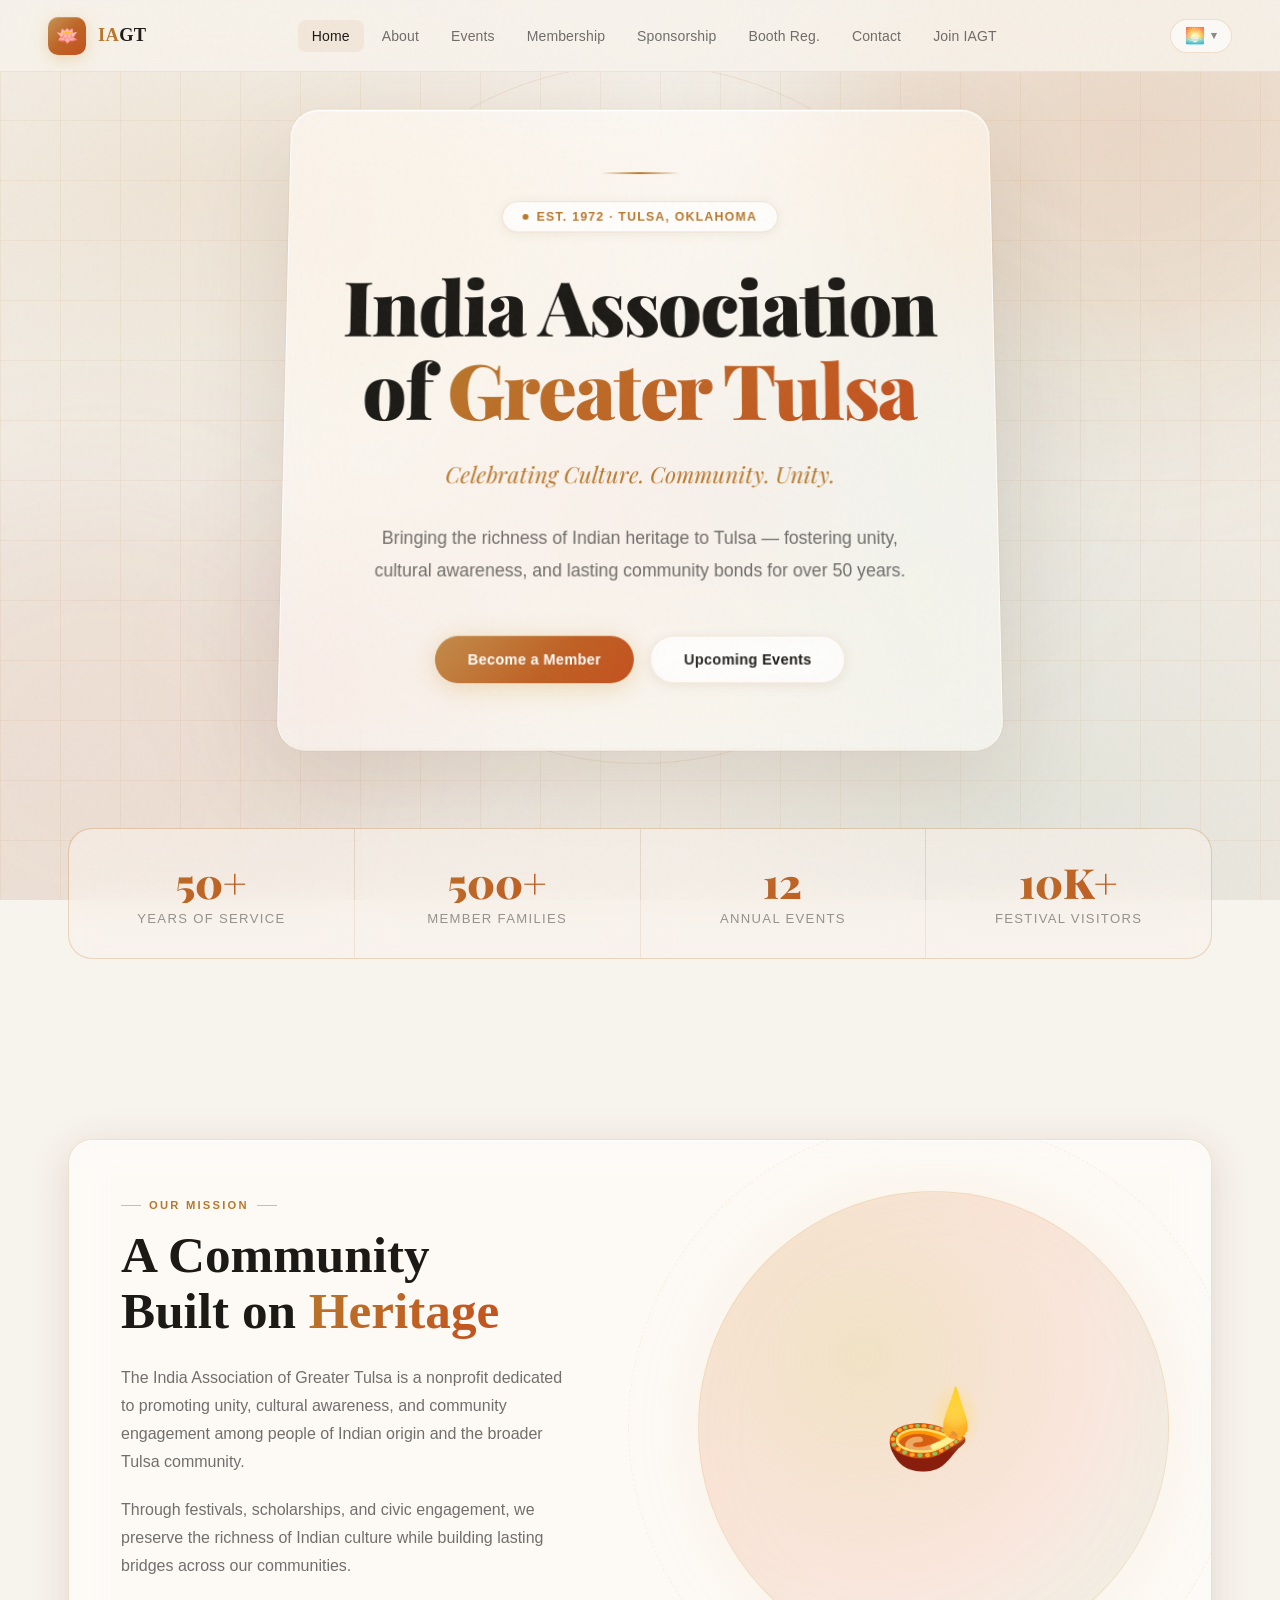
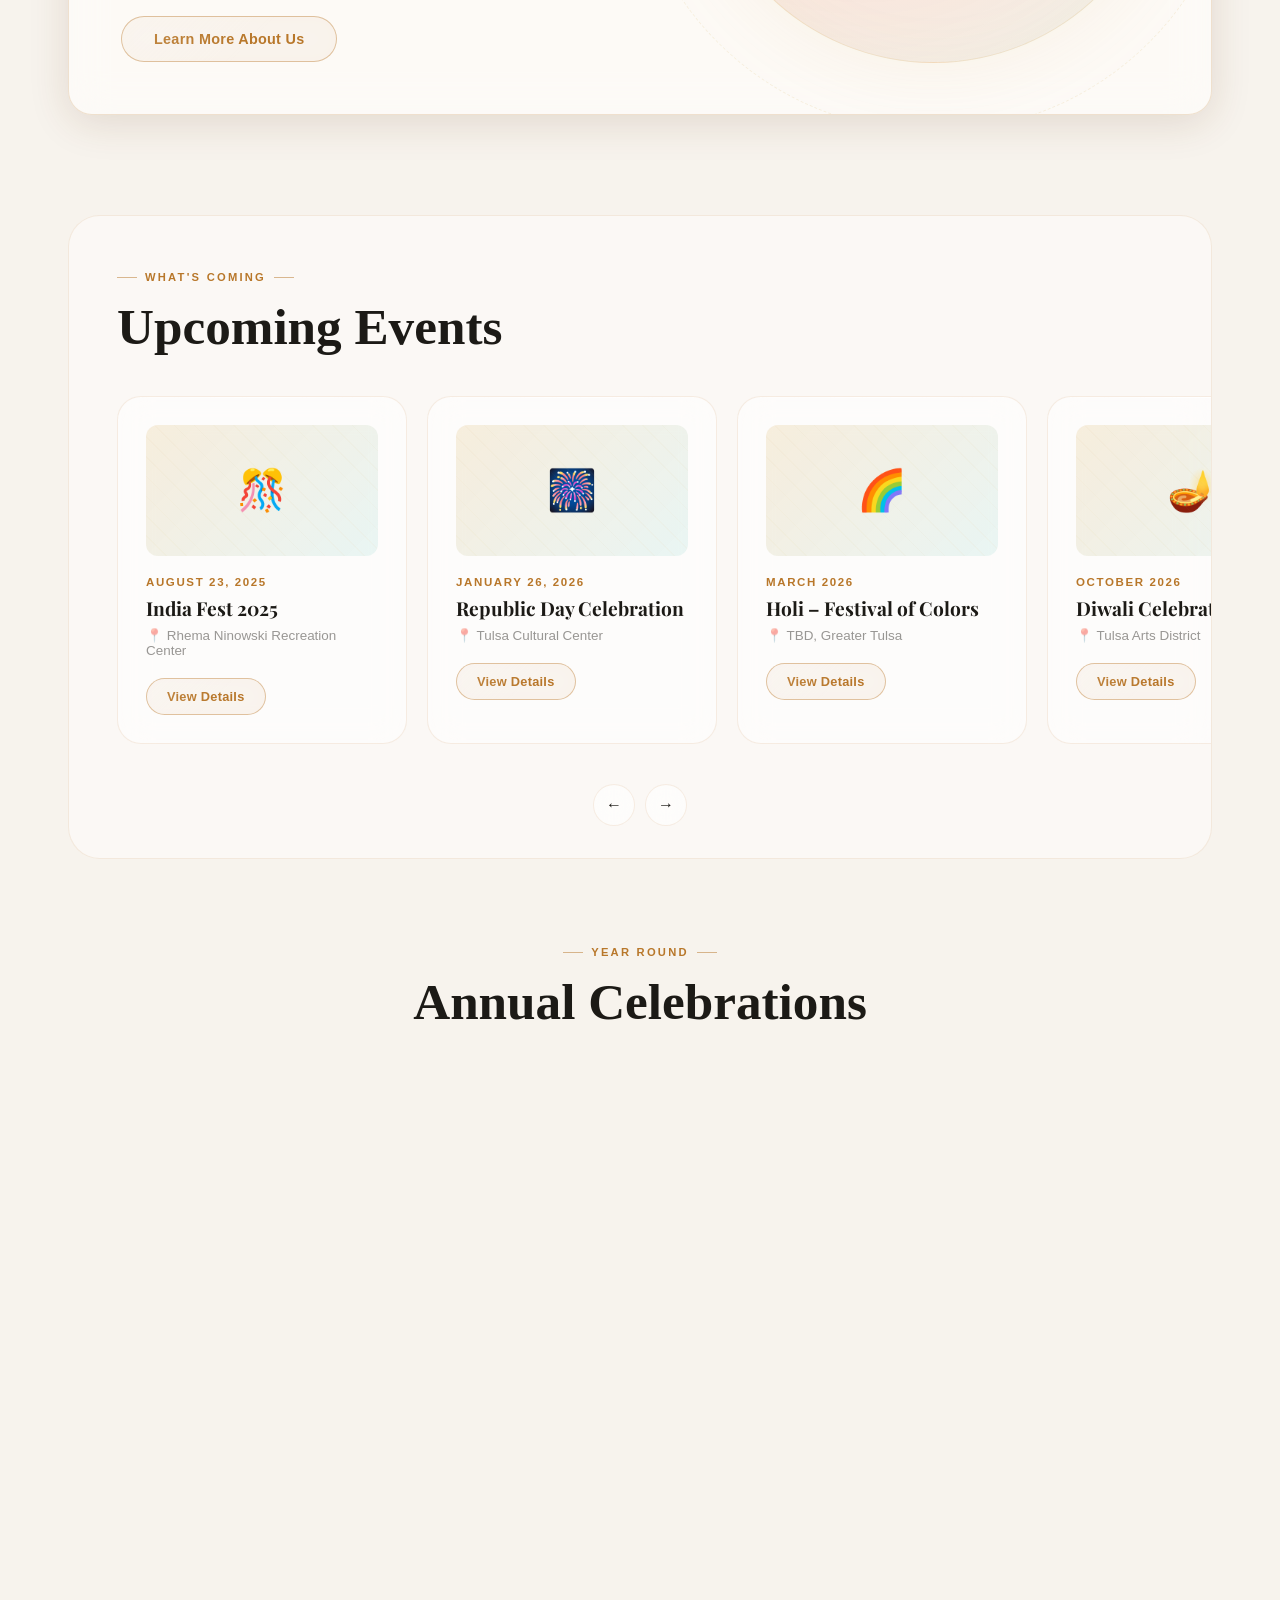
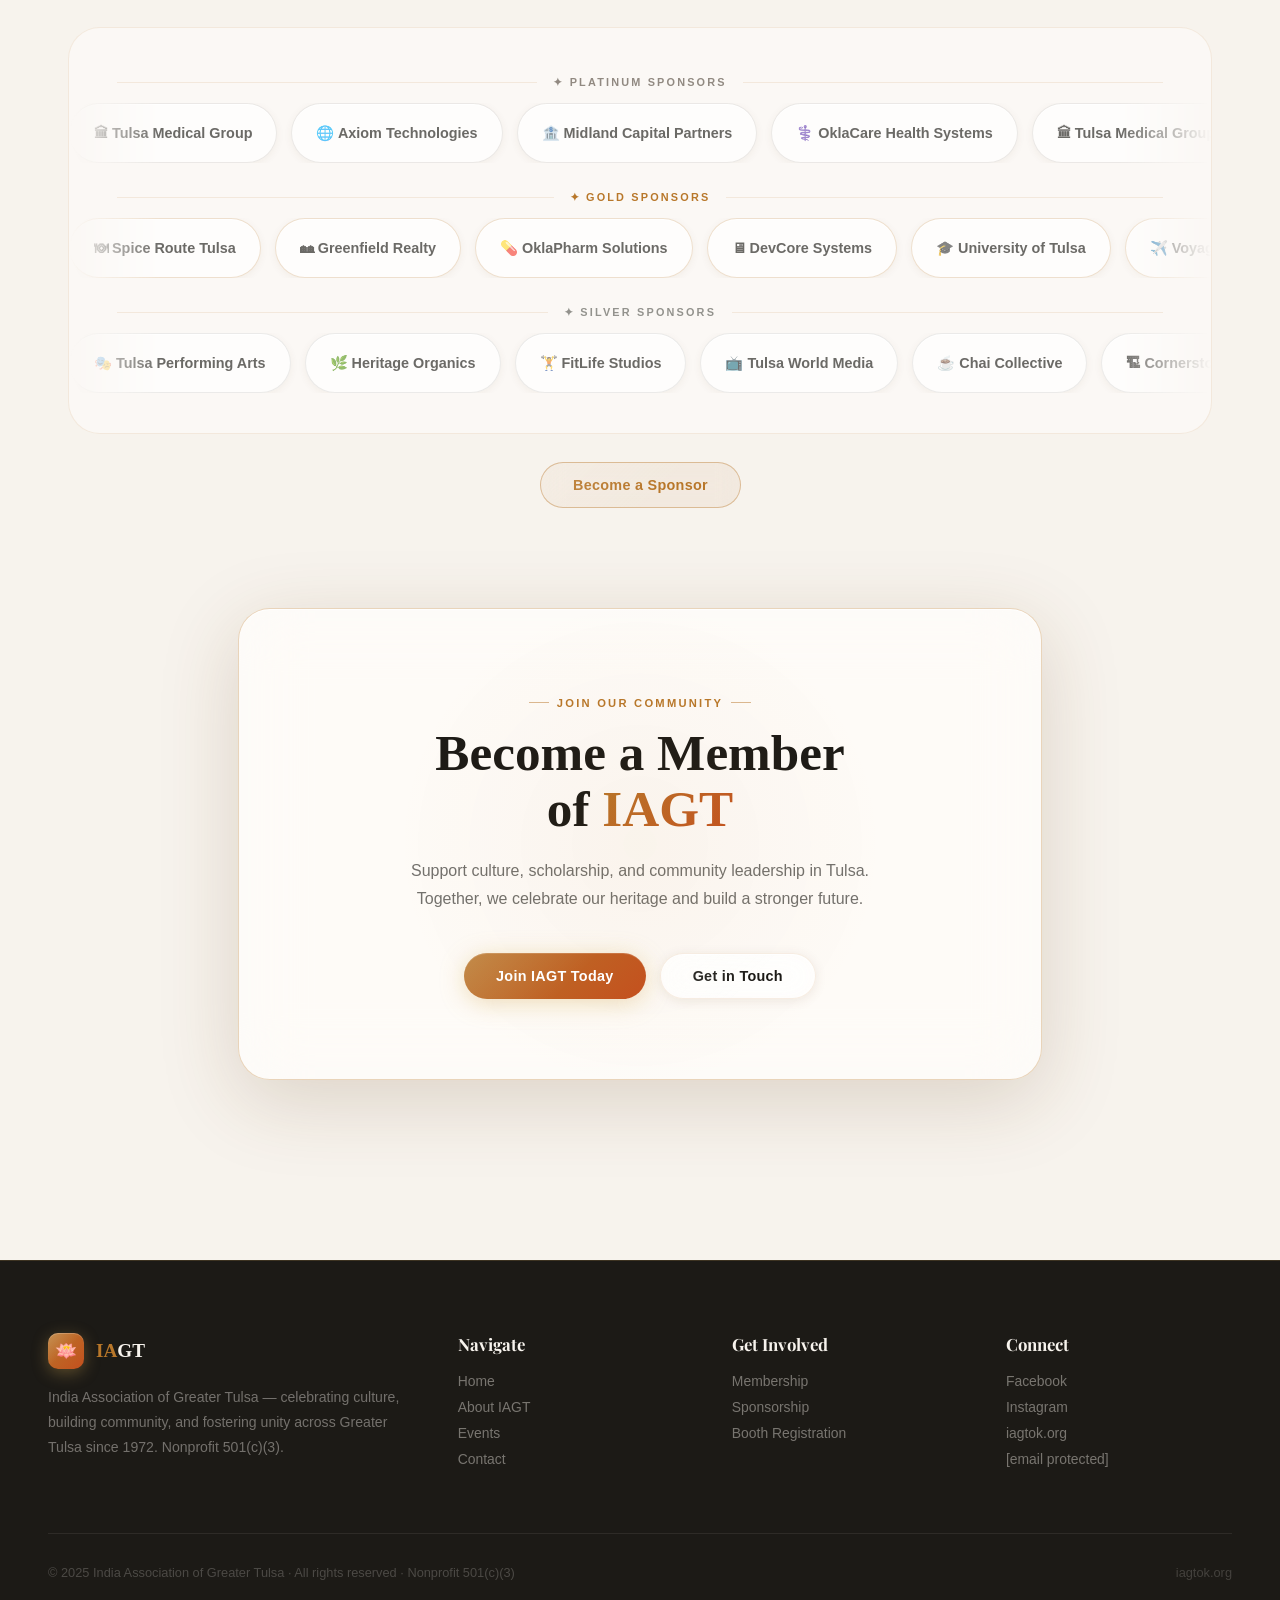
==== index.html @ c3355839 "First Commit" ====
<!DOCTYPE html>
<html lang="en" data-theme="parchment">
<head>
<meta charset="UTF-8">
<meta name="viewport" content="width=device-width, initial-scale=1.0">
<title>Home — IAGT</title>
<link rel="preconnect" href="https://fonts.googleapis.com">
<link rel="preconnect" href="https://fonts.gstatic.com" crossorigin>
<link href="https://fonts.googleapis.com/css2?family=Playfair+Display:ital,wght@0,400;0,600;0,800;0,900;1,400;1,600&family=Outfit:wght@300;400;500;600;700&display=swap" rel="stylesheet">
<link rel="stylesheet" href="css/fonts.css">
<link rel="stylesheet" href="css/style.css">
</head>
<body data-active="home">

<!-- AMBIENT BACKGROUND -->
<div class="bg-scene" aria-hidden="true">
  <div class="bg-gradient"></div>
  <div class="bg-grid"></div>
  <div class="orb orb-1"></div>
  <div class="orb orb-2"></div>
  <div class="orb orb-3"></div>
  <div class="orb orb-4"></div>
</div>

<!-- ══════════════ NAVBAR ══════════════ -->
<nav id="nav">
  <a href="index.html" class="nav-logo">
    <div class="nav-logo-mark">🪷</div>
    <div class="nav-logo-text"><em>IA</em>GT</div>
  </a>
  <ul class="nav-links" id="navLinks">
    <li><a href="index.html"        data-page="home">Home</a></li>
    <li><a href="about.html"        data-page="about">About</a></li>
    <li><a href="events.html"       data-page="events">Events</a></li>
    <li><a href="membership.html"   data-page="membership">Membership</a></li>
    <li><a href="sponsorship.html"  data-page="sponsorship">Sponsorship</a></li>
    <li><a href="booth.html"        data-page="booth">Booth Reg.</a></li>
    <li><a href="contact.html"      data-page="contact">Contact</a></li>
    <li><a href="membership.html"   class="nav-cta">Join IAGT</a></li>
  </ul>
  <div class="hamburger" id="hamburger">
    <span></span><span></span><span></span>
  </div>
  <!-- THEME SWITCHER -->
  <div class="theme-switcher" id="themeSwitcher">
    <button class="theme-toggle-btn" id="themeToggleBtn" aria-label="Change theme">
      <span class="theme-icon" id="themeIcon">🌅</span>
      <span class="theme-chevron">▾</span>
    </button>
    <div class="theme-menu" id="themeMenu">
      <div class="theme-menu-title">Choose Theme</div>
      <button class="theme-option" data-theme="parchment">
        <span class="theme-swatch" style="background:linear-gradient(135deg,#F7F3ED,#B8772A)"></span>
        <span class="theme-option-text">
          <span class="theme-option-name">🌅 Parchment</span>
          <span class="theme-option-desc">Warm light</span>
        </span>
      </button>
      <button class="theme-option" data-theme="midnight">
        <span class="theme-swatch" style="background:linear-gradient(135deg,#0D0F1A,#D4A853)"></span>
        <span class="theme-option-text">
          <span class="theme-option-name">🌙 Midnight</span>
          <span class="theme-option-desc">Dark indigo</span>
        </span>
      </button>
      <button class="theme-option" data-theme="emerald">
        <span class="theme-swatch" style="background:linear-gradient(135deg,#F2F7F4,#2A7A52)"></span>
        <span class="theme-option-text">
          <span class="theme-option-name">🌿 Emerald</span>
          <span class="theme-option-desc">Fresh green</span>
        </span>
      </button>
      <button class="theme-option" data-theme="regal">
        <span class="theme-swatch" style="background:linear-gradient(135deg,#12091E,#D4A853)"></span>
        <span class="theme-option-text">
          <span class="theme-option-name">👑 Regal</span>
          <span class="theme-option-desc">Dark purple</span>
        </span>
      </button>
    </div>
  </div>
</nav>

<main>
<!-- HERO -->
  <div class="hero">
    <div class="hero-ring ring-1"></div>
    <div class="hero-ring ring-2"></div>
    <div class="hero-ring ring-3"></div>
    <div class="hero-card-3d hero-inner" id="heroCard">
      <div class="hero-gold-line"></div>
      <div class="hero-badge">
        <span class="hero-badge-dot"></span>
        Est. 1972 · Tulsa, Oklahoma
      </div>
      <h1 class="hero-title">India Association<br>of <span class="gold-text">Greater Tulsa</span></h1>
      <p class="hero-sub">Celebrating Culture. Community. Unity.</p>
      <p class="hero-desc">Bringing the richness of Indian heritage to Tulsa — fostering unity, cultural awareness, and lasting community bonds for over 50 years.</p>
      <div class="hero-btns">
        <a href="#" class="btn btn-primary" href="membership.html">Become a Member</a>
        <a href="#" class="btn btn-secondary" href="events.html">Upcoming Events</a>
      </div>
    </div>
  </div>

  <!-- STATS -->
  <div class="section" style="padding-top:0;">
    <div class="stats-strip fade-up">
      <div class="stat-item">
        <div class="stat-num">50+</div>
        <div class="stat-label">Years of Service</div>
      </div>
      <div class="stat-item">
        <div class="stat-num">500+</div>
        <div class="stat-label">Member Families</div>
      </div>
      <div class="stat-item">
        <div class="stat-num">12</div>
        <div class="stat-label">Annual Events</div>
      </div>
      <div class="stat-item">
        <div class="stat-num">10K+</div>
        <div class="stat-label">Festival Visitors</div>
      </div>
    </div>
  </div>

  <!-- MISSION -->
  <div class="section" style="padding-top:0;">
    <div class="mission-grid glass fade-up">
      <div class="mission-text">
        <div class="eyebrow">Our Mission</div>
        <h2 style="margin-bottom:24px;">A Community<br>Built on <span class="gold-text">Heritage</span></h2>
        <p style="margin-bottom:20px;">The India Association of Greater Tulsa is a nonprofit dedicated to promoting unity, cultural awareness, and community engagement among people of Indian origin and the broader Tulsa community.</p>
        <p style="margin-bottom:36px;">Through festivals, scholarships, and civic engagement, we preserve the richness of Indian culture while building lasting bridges across our communities.</p>
        <a href="#" class="btn btn-outline" href="about.html">Learn More About Us</a>
      </div>
      <div class="mission-visual">
        <div class="mission-orb-ring"></div>
        <div class="mission-orb-card">🪔</div>
      </div>
    </div>
  </div>

  <!-- UPCOMING EVENTS CAROUSEL -->
  <div style="padding:0 48px 80px;max-width:1240px;margin:0 auto;position:relative;z-index:1;">
    <div class="events-shell fade-up">
      <div class="events-shell-header">
        <div class="eyebrow">What's Coming</div>
        <h2>Upcoming Events</h2>
      </div>
      <div class="carousel-track-wrap" id="evtCarousel">
        <div class="carousel-track">
          <div class="evt-card tilt-card">
            <div class="evt-thumb">🎊</div>
            <div class="evt-date">August 23, 2025</div>
            <div class="evt-title">India Fest 2025</div>
            <div class="evt-loc">📍 Rhema Ninowski Recreation Center</div>
            <a href="#" class="btn btn-outline" style="font-size:0.8rem;padding:10px 20px" href="events.html">View Details</a>
          </div>
          <div class="evt-card tilt-card">
            <div class="evt-thumb">🎆</div>
            <div class="evt-date">January 26, 2026</div>
            <div class="evt-title">Republic Day Celebration</div>
            <div class="evt-loc">📍 Tulsa Cultural Center</div>
            <a class="btn btn-outline" style="font-size:0.8rem;padding:10px 20px">View Details</a>
          </div>
          <div class="evt-card tilt-card">
            <div class="evt-thumb">🌈</div>
            <div class="evt-date">March 2026</div>
            <div class="evt-title">Holi – Festival of Colors</div>
            <div class="evt-loc">📍 TBD, Greater Tulsa</div>
            <a class="btn btn-outline" style="font-size:0.8rem;padding:10px 20px">View Details</a>
          </div>
          <div class="evt-card tilt-card">
            <div class="evt-thumb">🪔</div>
            <div class="evt-date">October 2026</div>
            <div class="evt-title">Diwali Celebration</div>
            <div class="evt-loc">📍 Tulsa Arts District</div>
            <a class="btn btn-outline" style="font-size:0.8rem;padding:10px 20px">View Details</a>
          </div>
          <div class="evt-card tilt-card">
            <div class="evt-thumb">🥂</div>
            <div class="evt-date">December 31, 2026</div>
            <div class="evt-title">New Year's Eve Gala</div>
            <div class="evt-loc">📍 Tulsa Convention Center</div>
            <a class="btn btn-outline" style="font-size:0.8rem;padding:10px 20px">View Details</a>
          </div>
        </div>
      </div>
      <div class="carr-controls">
        <button class="carr-btn" onclick="scrollEvt(-1)">←</button>
        <button class="carr-btn" onclick="scrollEvt(1)">→</button>
      </div>
    </div>
  </div>

  <!-- ANNUAL CELEBRATIONS -->
  <div class="section" style="padding-top:0;">
    <div class="fade-up" style="text-align:center;margin-bottom:0;">
      <div class="eyebrow">Year Round</div>
      <h2>Annual Celebrations</h2>
    </div>
    <div class="annual-grid">
      <div class="ann-card fade-up d1">
        <div class="ann-icon">🎆</div>
        <div class="ann-name">Republic Day</div>
        <div class="ann-desc">Honoring India's constitutional legacy with ceremony and community pride</div>
      </div>
      <div class="ann-card fade-up d2">
        <div class="ann-icon">🌈</div>
        <div class="ann-name">Holi</div>
        <div class="ann-desc">A vibrant celebration of spring, color, and joyful renewal</div>
      </div>
      <div class="ann-card fade-up d3">
        <div class="ann-icon">🎊</div>
        <div class="ann-name">India Fest</div>
        <div class="ann-desc">Our flagship annual festival showcasing culture and cuisine</div>
      </div>
      <div class="ann-card fade-up d4">
        <div class="ann-icon">🪔</div>
        <div class="ann-name">Diwali</div>
        <div class="ann-desc">The festival of lights, illuminating our Tulsa community</div>
      </div>
      <div class="ann-card fade-up d5">
        <div class="ann-icon">🥂</div>
        <div class="ann-name">New Year's Eve</div>
        <div class="ann-desc">Ringing in the new year with music, dance, and togetherness</div>
      </div>
    </div>
  </div>

  <!-- SPONSOR CAROUSEL -->
  <div class="section" style="padding-top:0;">
    <div class="fade-up" style="text-align:center;margin-bottom:40px;">
      <div class="eyebrow">Our Partners</div>
      <h2>Sponsors & <span class="gold-text">Supporters</span></h2>
      <p style="margin-top:12px;max-width:480px;margin-left:auto;margin-right:auto;">These incredible organizations make our events and community programs possible.</p>
    </div>

    <div class="sponsor-shell fade-up">
      <div class="sponsor-shell-header" style="padding-bottom:0;"></div>

      <!-- Platinum row -->
      <div class="sponsor-row">
        <div class="sponsor-row-label">
          <div class="sponsor-row-line"></div>
          <span class="tier-plat-label">✦ Platinum Sponsors</span>
          <div class="sponsor-row-line"></div>
        </div>
        <div class="scroll-fade-mask">
          <div class="inf-track slow">
            <div class="spon-pill plat">🏛 Tulsa Medical Group</div>
            <div class="spon-pill plat">🌐 Axiom Technologies</div>
            <div class="spon-pill plat">🏦 Midland Capital Partners</div>
            <div class="spon-pill plat">⚕️ OklaCare Health Systems</div>
            <!-- duplicate -->
            <div class="spon-pill plat">🏛 Tulsa Medical Group</div>
            <div class="spon-pill plat">🌐 Axiom Technologies</div>
            <div class="spon-pill plat">🏦 Midland Capital Partners</div>
            <div class="spon-pill plat">⚕️ OklaCare Health Systems</div>
          </div>
        </div>
      </div>

      <!-- Gold row -->
      <div class="sponsor-row">
        <div class="sponsor-row-label">
          <div class="sponsor-row-line"></div>
          <span class="tier-gold-label">✦ Gold Sponsors</span>
          <div class="sponsor-row-line"></div>
        </div>
        <div class="scroll-fade-mask">
          <div class="inf-track reverse">
            <div class="spon-pill gold">🍽 Spice Route Tulsa</div>
            <div class="spon-pill gold">🏘 Greenfield Realty</div>
            <div class="spon-pill gold">💊 OklaPharm Solutions</div>
            <div class="spon-pill gold">🖥 DevCore Systems</div>
            <div class="spon-pill gold">🎓 University of Tulsa</div>
            <div class="spon-pill gold">✈️ VoyageTulsa Travel</div>
            <!-- duplicate -->
            <div class="spon-pill gold">🍽 Spice Route Tulsa</div>
            <div class="spon-pill gold">🏘 Greenfield Realty</div>
            <div class="spon-pill gold">💊 OklaPharm Solutions</div>
            <div class="spon-pill gold">🖥 DevCore Systems</div>
            <div class="spon-pill gold">🎓 University of Tulsa</div>
            <div class="spon-pill gold">✈️ VoyageTulsa Travel</div>
          </div>
        </div>
      </div>

      <!-- Silver row -->
      <div class="sponsor-row" style="margin-bottom:0;">
        <div class="sponsor-row-label">
          <div class="sponsor-row-line"></div>
          <span class="tier-silv-label">✦ Silver Sponsors</span>
          <div class="sponsor-row-line"></div>
        </div>
        <div class="scroll-fade-mask">
          <div class="inf-track" style="animation-duration:20s;">
            <div class="spon-pill silv">🎭 Tulsa Performing Arts</div>
            <div class="spon-pill silv">🌿 Heritage Organics</div>
            <div class="spon-pill silv">🏋 FitLife Studios</div>
            <div class="spon-pill silv">📺 Tulsa World Media</div>
            <div class="spon-pill silv">☕ Chai Collective</div>
            <div class="spon-pill silv">🏗 Cornerstone Builders</div>
            <!-- duplicate -->
            <div class="spon-pill silv">🎭 Tulsa Performing Arts</div>
            <div class="spon-pill silv">🌿 Heritage Organics</div>
            <div class="spon-pill silv">🏋 FitLife Studios</div>
            <div class="spon-pill silv">📺 Tulsa World Media</div>
            <div class="spon-pill silv">☕ Chai Collective</div>
            <div class="spon-pill silv">🏗 Cornerstone Builders</div>
          </div>
        </div>
      </div>
    </div>
    <div style="text-align:center;margin-top:28px;" class="fade-up">
      <a href="#" class="btn btn-outline" href="sponsorship.html">Become a Sponsor</a>
    </div>
  </div>

  <!-- MEMBERSHIP CTA -->
  <div style="padding:0 48px 100px;max-width:900px;margin:0 auto;position:relative;z-index:1;" class="fade-up">
    <div class="glass-deep cta-block">
      <div class="eyebrow">Join Our Community</div>
      <h2>Become a Member<br>of <span class="gold-text">IAGT</span></h2>
      <p>Support culture, scholarship, and community leadership in Tulsa. Together, we celebrate our heritage and build a stronger future.</p>
      <div style="display:flex;gap:14px;justify-content:center;flex-wrap:wrap;margin-top:40px;">
        <a href="#" class="btn btn-primary" href="membership.html">Join IAGT Today</a>
        <a href="#" class="btn btn-secondary" href="contact.html">Get in Touch</a>
      </div>
    </div>
  </div>


</main>
<footer>
  <div class="footer-grid">
    <div class="footer-brand">
      <div style="display:flex;align-items:center;gap:12px;margin-bottom:4px;">
        <div class="nav-logo-mark" style="width:36px;height:36px;">🪷</div>
        <div class="footer-logo"><em>IA</em>GT</div>
      </div>
      <p>India Association of Greater Tulsa — celebrating culture, building community, and fostering unity across Greater Tulsa since 1972. Nonprofit 501(c)(3).</p>
    </div>
    <div class="footer-col">
      <h4>Navigate</h4>
      <a href="index.html">Home</a>
      <a href="about.html">About IAGT</a>
      <a href="events.html">Events</a>
      <a href="contact.html">Contact</a>
    </div>
    <div class="footer-col">
      <h4>Get Involved</h4>
      <a href="membership.html">Membership</a>
      <a href="sponsorship.html">Sponsorship</a>
      <a href="booth.html">Booth Registration</a>
    </div>
    <div class="footer-col">
      <h4>Connect</h4>
      <a href="#">Facebook</a>
      <a href="#">Instagram</a>
      <a href="#">iagtok.org</a>
      <a href="#"><span class="__cf_email__" data-cfemail="4e272028210e272f293a212560213c29">[email&#160;protected]</span></a>
    </div>
  </div>
  <div class="footer-bottom">
    <p>© 2025 India Association of Greater Tulsa · All rights reserved · Nonprofit 501(c)(3)</p>
    <p style="color:rgba(247,243,237,0.18);">iagtok.org</p>
  </div>
</footer>


<script src="js/main.js"></script>
</body>
</html>
---- css/fonts.css ----
/* LOCAL FONTS — loaded from ./fonts/ folder (if available after download-fonts.py) */
  @font-face {
    font-family: 'Playfair Display';
    src: local('Playfair Display'),
         url('./fonts/playfair-regular.woff2') format('woff2');
    font-weight: 400; font-style: normal; font-display: swap;
  }
  @font-face {
    font-family: 'Playfair Display';
    src: local('Playfair Display Italic'),
         url('./fonts/playfair-italic.woff2') format('woff2');
    font-weight: 400; font-style: italic; font-display: swap;
  }
  @font-face {
    font-family: 'Playfair Display';
    src: local('Playfair Display SemiBold'),
         url('./fonts/playfair-600.woff2') format('woff2');
    font-weight: 600; font-style: normal; font-display: swap;
  }
  @font-face {
    font-family: 'Playfair Display';
    src: local('Playfair Display SemiBold Italic'),
         url('./fonts/playfair-600-italic.woff2') format('woff2');
    font-weight: 600; font-style: italic; font-display: swap;
  }
  @font-face {
    font-family: 'Playfair Display';
    src: local('Playfair Display ExtraBold'),
         url('./fonts/playfair-800.woff2') format('woff2');
    font-weight: 800; font-style: normal; font-display: swap;
  }
  @font-face {
    font-family: 'Playfair Display';
    src: local('Playfair Display Black'),
         url('./fonts/playfair-900.woff2') format('woff2');
    font-weight: 900; font-style: normal; font-display: swap;
  }
  @font-face {
    font-family: 'Outfit';
    src: local('Outfit Light'),
         url('./fonts/outfit-300.woff2') format('woff2');
    font-weight: 300; font-style: normal; font-display: swap;
  }
  @font-face {
    font-family: 'Outfit';
    src: local('Outfit'),
         url('./fonts/outfit-400.woff2') format('woff2');
    font-weight: 400; font-style: normal; font-display: swap;
  }
  @font-face {
    font-family: 'Outfit';
    src: local('Outfit Medium'),
         url('./fonts/outfit-500.woff2') format('woff2');
    font-weight: 500; font-style: normal; font-display: swap;
  }
  @font-face {
    font-family: 'Outfit';
    src: local('Outfit SemiBold'),
         url('./fonts/outfit-600.woff2') format('woff2');
    font-weight: 600; font-style: normal; font-display: swap;
  }
  @font-face {
    font-family: 'Outfit';
    src: local('Outfit Bold'),
         url('./fonts/outfit-700.woff2') format('woff2');
    font-weight: 700; font-style: normal; font-display: swap;
  }

  /* SYSTEM FONT FALLBACKS — defined upfront so design still works if no fonts load */
  :root {
    --font-display: 'Playfair Display', Georgia, 'Times New Roman', 'Book Antiqua', Palatino, serif;
    --font-body: 'Outfit', 'Trebuchet MS', 'Segoe UI', 'Helvetica Neue', Arial, sans-serif;
  }
---- css/style.css ----
/* ══════════════════════════════════════════════════════
   MULTI-THEME DESIGN SYSTEM
   4 Themes: Parchment (default) | Midnight | Emerald | Regal
   Applied via data-theme="..." on <html> element
   ══════════════════════════════════════════════════════ */

/* ── THEME 1: Warm Parchment (default, light) ── */
:root,
[data-theme="parchment"] {
  --ink:        #F7F3ED;
  --ink-mid:    #EDE8E0;
  --ink-soft:   #E4DDD3;
  --gold:       #B8772A;
  --gold-light: #C9894A;
  --gold-pale:  rgba(184,119,42,0.10);
  --gold-glow:  rgba(184,119,42,0.20);
  --ember:      #C4501E;
  --blush:      #A84060;
  --teal:       #1E8C84;
  --cream:      #1C1A16;
  --white:      #FFFFFF;
  --glass-1:    rgba(255,255,255,0.45);
  --glass-2:    rgba(255,255,255,0.60);
  --glass-3:    rgba(255,255,255,0.72);
  --glass-4:    rgba(255,255,255,0.85);
  --glass-border-1: rgba(184,119,42,0.12);
  --glass-border-2: rgba(184,119,42,0.20);
  --glass-border-3: rgba(184,119,42,0.30);
  --shadow-sm:  0 2px 12px rgba(100,60,20,0.10);
  --shadow-md:  0 8px 40px rgba(100,60,20,0.14);
  --shadow-lg:  0 20px 80px rgba(100,60,20,0.18);
  --glow-gold:  0 0 40px rgba(184,119,42,0.15);
  --glow-ember: 0 0 40px rgba(196,80,30,0.15);
  --text-primary:  #1C1A16;
  --text-secondary: rgba(28,26,22,0.62);
  --text-muted:    rgba(28,26,22,0.45);
  --nav-bg:        rgba(247,243,237,0.82);
  --nav-bg-scroll: rgba(247,243,237,0.96);
  --nav-border:    rgba(184,119,42,0.12);
  --footer-bg:     #1C1A16;
  --orb1-color: rgba(184,119,42,0.10);
  --orb2-color: rgba(196,80,30,0.07);
  --orb3-color: rgba(30,140,132,0.05);
  --orb4-color: rgba(168,64,96,0.06);
  --bg-base: linear-gradient(170deg, #F7F3ED 0%, #F2EDE5 40%, #EDE8DF 100%);
  --grid-line: rgba(184,119,42,0.07);
  --ring-color: rgba(184,119,42,0.12);
  --hero-card-bg: rgba(255,255,255,0.52);
  --hero-card-border: rgba(255,255,255,0.80);
  --input-bg: rgba(255,255,255,0.65);
  --input-border: rgba(184,119,42,0.16);
  --input-focus-border: rgba(184,119,42,0.40);
  --input-text: #1C1A16;
  --stat-bg: rgba(255,255,255,0.55);
  --stat-hover: rgba(255,255,255,0.80);
  --stat-border: rgba(184,119,42,0.15);
  --card-bg: rgba(255,255,255,0.55);
  --card-hover: rgba(255,255,255,0.82);
  --card-border: rgba(184,119,42,0.12);
  --card-hover-border: rgba(184,119,42,0.22);
  --pill-bg: rgba(255,255,255,0.68);
  --pill-text: rgba(28,26,22,0.65);
  --r-sm: 12px; --r-md: 18px; --r-lg: 24px; --r-xl: 32px; --r-pill: 100px;
}

/* ── THEME 2: Midnight (dark, indigo + gold) ── */
[data-theme="midnight"] {
  --ink:        #0D0F1A;
  --ink-mid:    #1A1D2E;
  --ink-soft:   #252840;
  --gold:       #D4A853;
  --gold-light: #E8C178;
  --gold-pale:  rgba(212,168,83,0.12);
  --gold-glow:  rgba(212,168,83,0.25);
  --ember:      #E86C3A;
  --blush:      #C4647A;
  --teal:       #3ABCB4;
  --cream:      #FBF8F2;
  --white:      #FFFFFF;
  --glass-1:    rgba(255,255,255,0.05);
  --glass-2:    rgba(255,255,255,0.09);
  --glass-3:    rgba(255,255,255,0.14);
  --glass-4:    rgba(255,255,255,0.22);
  --glass-border-1: rgba(255,255,255,0.10);
  --glass-border-2: rgba(255,255,255,0.18);
  --glass-border-3: rgba(255,255,255,0.28);
  --shadow-sm:  0 2px 12px rgba(0,0,0,0.30);
  --shadow-md:  0 8px 40px rgba(0,0,0,0.40);
  --shadow-lg:  0 20px 80px rgba(0,0,0,0.50);
  --glow-gold:  0 0 40px rgba(212,168,83,0.20);
  --glow-ember: 0 0 40px rgba(232,108,58,0.20);
  --text-primary:  #FBF8F2;
  --text-secondary: rgba(251,248,242,0.65);
  --text-muted:    rgba(251,248,242,0.40);
  --nav-bg:        rgba(13,15,26,0.72);
  --nav-bg-scroll: rgba(13,15,26,0.92);
  --nav-border:    rgba(255,255,255,0.10);
  --footer-bg:     #060709;
  --orb1-color: rgba(212,168,83,0.12);
  --orb2-color: rgba(200,100,122,0.08);
  --orb3-color: rgba(58,188,180,0.07);
  --orb4-color: rgba(232,108,58,0.08);
  --bg-base: linear-gradient(170deg, #0D0F1A 0%, #111428 40%, #0F1020 100%);
  --grid-line: rgba(212,168,83,0.04);
  --ring-color: rgba(212,168,83,0.12);
  --hero-card-bg: rgba(255,255,255,0.04);
  --hero-card-border: rgba(255,255,255,0.12);
  --input-bg: rgba(255,255,255,0.06);
  --input-border: rgba(255,255,255,0.12);
  --input-focus-border: rgba(212,168,83,0.45);
  --input-text: #FBF8F2;
  --stat-bg: rgba(255,255,255,0.05);
  --stat-hover: rgba(255,255,255,0.09);
  --stat-border: rgba(255,255,255,0.10);
  --card-bg: rgba(255,255,255,0.05);
  --card-hover: rgba(255,255,255,0.10);
  --card-border: rgba(255,255,255,0.10);
  --card-hover-border: rgba(212,168,83,0.25);
  --pill-bg: rgba(255,255,255,0.09);
  --pill-text: rgba(251,248,242,0.65);
  --r-sm: 12px; --r-md: 18px; --r-lg: 24px; --r-xl: 32px; --r-pill: 100px;
}

/* ── THEME 3: Emerald (light, green + gold) ── */
[data-theme="emerald"] {
  --ink:        #F2F7F4;
  --ink-mid:    #E4EFE9;
  --ink-soft:   #D5E7DD;
  --gold:       #2A7A52;
  --gold-light: #3A9466;
  --gold-pale:  rgba(42,122,82,0.10);
  --gold-glow:  rgba(42,122,82,0.20);
  --ember:      #B8772A;
  --blush:      #7A2A5A;
  --teal:       #1A6B60;
  --cream:      #0F2018;
  --white:      #FFFFFF;
  --glass-1:    rgba(255,255,255,0.45);
  --glass-2:    rgba(255,255,255,0.60);
  --glass-3:    rgba(255,255,255,0.72);
  --glass-4:    rgba(255,255,255,0.85);
  --glass-border-1: rgba(42,122,82,0.12);
  --glass-border-2: rgba(42,122,82,0.20);
  --glass-border-3: rgba(42,122,82,0.30);
  --shadow-sm:  0 2px 12px rgba(20,60,40,0.10);
  --shadow-md:  0 8px 40px rgba(20,60,40,0.14);
  --shadow-lg:  0 20px 80px rgba(20,60,40,0.18);
  --glow-gold:  0 0 40px rgba(42,122,82,0.18);
  --glow-ember: 0 0 40px rgba(184,119,42,0.18);
  --text-primary:  #0F2018;
  --text-secondary: rgba(15,32,24,0.62);
  --text-muted:    rgba(15,32,24,0.45);
  --nav-bg:        rgba(242,247,244,0.85);
  --nav-bg-scroll: rgba(242,247,244,0.96);
  --nav-border:    rgba(42,122,82,0.14);
  --footer-bg:     #0F2018;
  --orb1-color: rgba(42,122,82,0.10);
  --orb2-color: rgba(184,119,42,0.07);
  --orb3-color: rgba(26,107,96,0.06);
  --orb4-color: rgba(122,42,90,0.05);
  --bg-base: linear-gradient(170deg, #F2F7F4 0%, #EAF3EE 40%, #E0EDE7 100%);
  --grid-line: rgba(42,122,82,0.07);
  --ring-color: rgba(42,122,82,0.12);
  --hero-card-bg: rgba(255,255,255,0.55);
  --hero-card-border: rgba(255,255,255,0.85);
  --input-bg: rgba(255,255,255,0.65);
  --input-border: rgba(42,122,82,0.18);
  --input-focus-border: rgba(42,122,82,0.42);
  --input-text: #0F2018;
  --stat-bg: rgba(255,255,255,0.55);
  --stat-hover: rgba(255,255,255,0.80);
  --stat-border: rgba(42,122,82,0.15);
  --card-bg: rgba(255,255,255,0.55);
  --card-hover: rgba(255,255,255,0.82);
  --card-border: rgba(42,122,82,0.12);
  --card-hover-border: rgba(42,122,82,0.25);
  --pill-bg: rgba(255,255,255,0.68);
  --pill-text: rgba(15,32,24,0.65);
  --r-sm: 12px; --r-md: 18px; --r-lg: 24px; --r-xl: 32px; --r-pill: 100px;
}

/* ── THEME 4: Regal (dark, deep purple + gold) ── */
[data-theme="regal"] {
  --ink:        #12091E;
  --ink-mid:    #1C1030;
  --ink-soft:   #261840;
  --gold:       #D4A853;
  --gold-light: #E8C178;
  --gold-pale:  rgba(212,168,83,0.12);
  --gold-glow:  rgba(212,168,83,0.25);
  --ember:      #C45A8A;
  --blush:      #9A4AC4;
  --teal:       #6A5ACD;
  --cream:      #F5F0FF;
  --white:      #FFFFFF;
  --glass-1:    rgba(255,255,255,0.04);
  --glass-2:    rgba(255,255,255,0.08);
  --glass-3:    rgba(255,255,255,0.13);
  --glass-4:    rgba(255,255,255,0.20);
  --glass-border-1: rgba(212,168,83,0.10);
  --glass-border-2: rgba(212,168,83,0.18);
  --glass-border-3: rgba(212,168,83,0.28);
  --shadow-sm:  0 2px 12px rgba(0,0,0,0.40);
  --shadow-md:  0 8px 40px rgba(0,0,0,0.50);
  --shadow-lg:  0 20px 80px rgba(0,0,0,0.60);
  --glow-gold:  0 0 40px rgba(212,168,83,0.25);
  --glow-ember: 0 0 40px rgba(196,90,138,0.25);
  --text-primary:  #F5F0FF;
  --text-secondary: rgba(245,240,255,0.65);
  --text-muted:    rgba(245,240,255,0.40);
  --nav-bg:        rgba(18,9,30,0.75);
  --nav-bg-scroll: rgba(18,9,30,0.94);
  --nav-border:    rgba(212,168,83,0.12);
  --footer-bg:     #080412;
  --orb1-color: rgba(212,168,83,0.12);
  --orb2-color: rgba(154,74,196,0.12);
  --orb3-color: rgba(196,90,138,0.08);
  --orb4-color: rgba(106,90,205,0.10);
  --bg-base: linear-gradient(170deg, #12091E 0%, #16102A 40%, #120E24 100%);
  --grid-line: rgba(212,168,83,0.04);
  --ring-color: rgba(212,168,83,0.14);
  --hero-card-bg: rgba(255,255,255,0.04);
  --hero-card-border: rgba(212,168,83,0.14);
  --input-bg: rgba(255,255,255,0.05);
  --input-border: rgba(212,168,83,0.15);
  --input-focus-border: rgba(212,168,83,0.45);
  --input-text: #F5F0FF;
  --stat-bg: rgba(255,255,255,0.04);
  --stat-hover: rgba(255,255,255,0.08);
  --stat-border: rgba(212,168,83,0.12);
  --card-bg: rgba(255,255,255,0.04);
  --card-hover: rgba(255,255,255,0.09);
  --card-border: rgba(212,168,83,0.10);
  --card-hover-border: rgba(212,168,83,0.28);
  --pill-bg: rgba(255,255,255,0.07);
  --pill-text: rgba(245,240,255,0.65);
  --r-sm: 12px; --r-md: 18px; --r-lg: 24px; --r-xl: 32px; --r-pill: 100px;
}

*, *::before, *::after { box-sizing: border-box; margin: 0; padding: 0; }

html { scroll-behavior: smooth; }

body {
  font-family: var(--font-body);
  background: var(--ink);
  color: var(--cream);
  overflow-x: hidden;
  min-height: 100vh;
}

/* ── NOISE TEXTURE OVERLAY ── */
body::after {
  content: '';
  position: fixed;
  inset: 0;
  background-image: url("data:image/svg+xml,%3Csvg viewBox='0 0 256 256' xmlns='http://www.w3.org/2000/svg'%3E%3Cfilter id='noise'%3E%3CfeTurbulence type='fractalNoise' baseFrequency='0.9' numOctaves='4' stitchTiles='stitch'/%3E%3C/filter%3E%3Crect width='100%25' height='100%25' filter='url(%23noise)' opacity='1'/%3E%3C/svg%3E");
  opacity: 0.035;
  pointer-events: none;
  z-index: 9999;
}

/* ── PAGES ── */
main { min-height: 100vh; position: relative; }


/* ═══════════════ BACKGROUND SYSTEM ═══════════════ */
.bg-scene {
  position: fixed;
  inset: 0;
  z-index: 0;
  overflow: hidden;
  pointer-events: none;
}
.bg-gradient {
  position: absolute;
  inset: 0;
  background:
    radial-gradient(ellipse 70% 60% at 15% 20%, var(--orb1-color) 0%, transparent 55%),
    radial-gradient(ellipse 60% 50% at 88% 15%, var(--orb2-color) 0%, transparent 50%),
    radial-gradient(ellipse 50% 70% at 80% 90%, var(--orb3-color) 0%, transparent 55%),
    radial-gradient(ellipse 40% 40% at 50% 55%, var(--orb4-color) 0%, transparent 50%),
    var(--bg-base);
}
.orb {
  position: absolute;
  border-radius: 50%;
  filter: blur(80px);
  will-change: transform;
}
.orb-1 { width:600px;height:600px;background:var(--orb1-color);top:-200px;right:-150px;animation:drift1 20s ease-in-out infinite alternate; }
.orb-2 { width:500px;height:500px;background:var(--orb2-color);bottom:-100px;left:-150px;animation:drift2 25s ease-in-out infinite alternate; }
.orb-3 { width:350px;height:350px;background:var(--orb3-color);top:30%;right:15%;animation:drift3 18s ease-in-out infinite alternate; }
.orb-4 { width:250px;height:250px;background:var(--orb4-color);top:60%;left:20%;animation:drift4 22s ease-in-out infinite alternate; }

@keyframes drift1 { 0%{transform:translate(0,0) scale(1)} 100%{transform:translate(-40px,60px) scale(1.12)} }
@keyframes drift2 { 0%{transform:translate(0,0) scale(1)} 100%{transform:translate(50px,-40px) scale(1.08)} }
@keyframes drift3 { 0%{transform:translate(0,0) scale(1)} 100%{transform:translate(-30px,40px) scale(1.15)} }
@keyframes drift4 { 0%{transform:translate(0,0) scale(1)} 100%{transform:translate(35px,-30px) scale(0.92)} }

/* Grid lines */
.bg-grid {
  position: absolute;
  inset: 0;
  background-image:
    linear-gradient(var(--grid-line) 1px, transparent 1px),
    linear-gradient(90deg, var(--grid-line) 1px, transparent 1px);
  background-size: 60px 60px;
}

/* ═══════════════ NAVBAR ═══════════════ */
nav {
  position: fixed;
  top: 0; left: 0; right: 0;
  height: 72px;
  z-index: 1000;
  padding: 0 48px;
  display: flex;
  align-items: center;
  justify-content: space-between;
  backdrop-filter: blur(24px) saturate(180%);
  -webkit-backdrop-filter: blur(24px) saturate(180%);
  background: var(--nav-bg);
  border-bottom: 1px solid var(--nav-border);
  transition: all 0.4s ease;
}
nav.scrolled {
  background: var(--nav-bg-scroll);
  border-bottom-color: var(--nav-border);
  box-shadow: 0 1px 0 rgba(184,119,42,0.06), 0 4px 24px rgba(100,60,20,0.08);
}

.nav-logo { display:flex;align-items:center;gap:12px;cursor:pointer;text-decoration:none; }
.nav-logo-mark {
  width: 38px; height: 38px;
  border-radius: 10px;
  background: linear-gradient(135deg, var(--gold) 0%, var(--ember) 100%);
  display: flex; align-items: center; justify-content: center;
  font-size: 18px;
  box-shadow: 0 4px 16px rgba(212,168,83,0.35), inset 0 1px 0 rgba(255,255,255,0.2);
  position: relative;
  overflow: hidden;
}
.nav-logo-mark::before {
  content: '';
  position: absolute;
  inset: 0;
  background: linear-gradient(135deg, rgba(255,255,255,0.2) 0%, transparent 50%);
}
.nav-logo-text {
  font-family: var(--font-display);
  font-weight: 800;
  font-size: 1.15rem;
  color: var(--text-primary);
  letter-spacing: 0.02em;
}
.nav-logo-text em { font-style: normal; color: var(--gold); }

.nav-links { display:flex;align-items:center;gap:4px;list-style:none; }
.nav-links a {
  text-decoration: none;
  color: var(--text-secondary);
  font-size: 0.875rem;
  font-weight: 500;
  padding: 8px 14px;
  border-radius: 8px;
  cursor: pointer;
  transition: all 0.2s ease;
  letter-spacing: 0.01em;
}
.nav-links a:hover, .nav-links a.active {
  color: var(--text-primary);
  background: rgba(184,119,42,0.08);
}
.nav-cta-pill {
  background: linear-gradient(135deg, var(--gold), var(--ember)) !important;
  color: #fff !important;
  font-weight: 600 !important;
  padding: 9px 22px !important;
  border-radius: var(--r-pill) !important;
  box-shadow: 0 4px 20px rgba(184,119,42,0.30), inset 0 1px 0 rgba(255,255,255,0.2) !important;
}
.nav-cta-pill:hover { transform: translateY(-1px); box-shadow: 0 8px 28px rgba(184,119,42,0.40) !important; }

.hamburger { display:none;flex-direction:column;gap:5px;cursor:pointer; }
.hamburger span { display:block;width:24px;height:2px;background:var(--text-primary);border-radius:2px;transition:0.3s; }

/* ═══════════════ GLASS CARDS ═══════════════ */
.glass {
  backdrop-filter: blur(20px) saturate(160%);
  -webkit-backdrop-filter: blur(20px) saturate(160%);
  background: var(--glass-2);
  border: 1px solid var(--glass-border-2);
  border-radius: var(--r-lg);
  box-shadow: var(--shadow-md), inset 0 1px 0 rgba(255,255,255,0.7);
  position: relative;
  overflow: hidden;
}
.glass::before {
  content: '';
  position: absolute;
  top: 0; left: 0; right: 0;
  height: 1px;
  background: linear-gradient(90deg, transparent, rgba(255,255,255,0.9), transparent);
}
.glass-deep {
  backdrop-filter: blur(32px) saturate(200%);
  -webkit-backdrop-filter: blur(32px) saturate(200%);
  background: rgba(255,255,255,0.68);
  border: 1px solid var(--glass-border-3);
  border-radius: var(--r-xl);
  box-shadow: var(--shadow-lg), inset 0 1px 0 rgba(255,255,255,0.9);
  position: relative;
  overflow: hidden;
}
.glass-deep::before {
  content: '';
  position: absolute;
  top: 0; left: 0; right: 0;
  height: 1px;
  background: linear-gradient(90deg, transparent, rgba(255,255,255,1), transparent);
}

/* ═══════════════ 3D TILT SYSTEM ═══════════════ */
.tilt-card {
  transition: transform 0.15s ease, box-shadow 0.15s ease;
  transform-style: preserve-3d;
  perspective: 800px;
  will-change: transform;
}

/* ═══════════════ TYPOGRAPHY ═══════════════ */
h1, h2, h3 { font-family: var(--font-display); line-height: 1.1; }
h1 { font-size: clamp(3rem, 6vw, 5.5rem); font-weight: 900; color: var(--text-primary); }
h2 { font-size: clamp(2rem, 4vw, 3.2rem); font-weight: 800; color: var(--text-primary); }
h3 { font-size: 1.5rem; font-weight: 600; color: var(--text-primary); }
p  { font-size: 1rem; line-height: 1.75; color: var(--text-secondary); }

.eyebrow {
  display: inline-flex;
  align-items: center;
  gap: 8px;
  font-size: 0.7rem;
  font-weight: 700;
  letter-spacing: 0.2em;
  text-transform: uppercase;
  color: var(--gold);
  margin-bottom: 16px;
}
.eyebrow::before, .eyebrow::after {
  content: '';
  display: block;
  width: 20px;
  height: 1px;
  background: var(--gold);
  opacity: 0.5;
}

.gold-text {
  background: linear-gradient(135deg, var(--gold), var(--ember));
  -webkit-background-clip: text;
  -webkit-text-fill-color: transparent;
  background-clip: text;
}

/* ═══════════════ BUTTONS ═══════════════ */
.btn {
  display: inline-flex;
  align-items: center;
  justify-content: center;
  gap: 8px;
  padding: 14px 32px;
  border-radius: var(--r-pill);
  font-family: var(--font-body);
  font-size: 0.9rem;
  font-weight: 600;
  text-decoration: none;
  cursor: pointer;
  border: none;
  letter-spacing: 0.02em;
  transition: all 0.3s cubic-bezier(0.34,1.56,0.64,1);
  position: relative;
  overflow: hidden;
  white-space: nowrap;
}
.btn::before {
  content: '';
  position: absolute;
  inset: 0;
  background: linear-gradient(135deg, rgba(255,255,255,0.15) 0%, transparent 60%);
  border-radius: inherit;
  opacity: 1;
}

/* Primary — Radiant gold */
.btn-primary {
  background: linear-gradient(135deg, var(--gold) 0%, var(--ember) 100%);
  color: #fff;
  box-shadow: 0 4px 24px rgba(212,168,83,0.38), 0 1px 0 rgba(255,255,255,0.15) inset;
}
.btn-primary:hover {
  transform: translateY(-3px) scale(1.02);
  box-shadow: 0 12px 40px rgba(212,168,83,0.5), 0 1px 0 rgba(255,255,255,0.2) inset;
}

/* Secondary — frosted light glass */
.btn-secondary {
  backdrop-filter: blur(16px);
  -webkit-backdrop-filter: blur(16px);
  background: var(--glass-2);
  color: var(--text-primary);
  border: 1px solid var(--glass-border-1);
  box-shadow: var(--shadow-sm), inset 0 1px 0 rgba(255,255,255,0.8);
}
.btn-secondary:hover {
  transform: translateY(-3px) scale(1.02);
  background: rgba(255,255,255,0.85);
  border-color: rgba(184,119,42,0.35);
  box-shadow: var(--shadow-md), inset 0 1px 0 rgba(255,255,255,0.9);
}

/* Outline — amber border glass */
.btn-outline {
  backdrop-filter: blur(12px);
  -webkit-backdrop-filter: blur(12px);
  background: rgba(184,119,42,0.07);
  color: var(--gold);
  border: 1.5px solid rgba(184,119,42,0.40);
  box-shadow: 0 0 0 0 rgba(184,119,42,0);
}
.btn-outline:hover {
  transform: translateY(-3px) scale(1.02);
  background: rgba(184,119,42,0.12);
  border-color: var(--gold);
  box-shadow: 0 0 24px rgba(184,119,42,0.18), inset 0 1px 0 rgba(255,255,255,0.6);
  color: var(--ember);
}

.btn:active { transform: scale(0.98) translateY(0); }

/* ═══════════════ SECTION WRAPPER ═══════════════ */
.section { padding: 100px 48px; max-width: 1240px; margin: 0 auto; position: relative; z-index: 1; }
.section-sm { padding: 60px 48px; max-width: 1240px; margin: 0 auto; position: relative; z-index: 1; }

/* ═══════════════ FADE ANIMATIONS ═══════════════ */
.fade-up {
  opacity: 0;
  transform: translateY(32px);
  transition: opacity 0.7s cubic-bezier(0.16,1,0.3,1), transform 0.7s cubic-bezier(0.16,1,0.3,1);
}
.fade-up.visible { opacity: 1; transform: translateY(0); }
.fade-up.d1 { transition-delay: 0.08s; }
.fade-up.d2 { transition-delay: 0.16s; }
.fade-up.d3 { transition-delay: 0.24s; }
.fade-up.d4 { transition-delay: 0.32s; }
.fade-up.d5 { transition-delay: 0.40s; }

/* ═══════════════════════════════════════════════
   HOME PAGE
   ═══════════════════════════════════════════════ */

/* ── HERO ── */
.hero {
  min-height: calc(100vh - 72px);
  display: flex;
  align-items: center;
  justify-content: center;
  padding: 80px 48px 60px;
  position: relative;
  z-index: 1;
  perspective: 1200px;
}

.hero-inner {
  max-width: 860px;
  text-align: center;
  position: relative;
}

/* Floating lotus mandala rings */
.hero-ring {
  position: absolute;
  border-radius: 50%;
  border: 1px solid var(--ring-color);
  pointer-events: none;
  animation: ringPulse 6s ease-in-out infinite;
}
.ring-1 { width:320px;height:320px;top:50%;left:50%;transform:translate(-50%,-50%);animation-delay:0s; }
.ring-2 { width:500px;height:500px;top:50%;left:50%;transform:translate(-50%,-50%);animation-delay:1s; }
.ring-3 { width:700px;height:700px;top:50%;left:50%;transform:translate(-50%,-50%);animation-delay:2s; }
@keyframes ringPulse {
  0%,100% { opacity:0.4; transform:translate(-50%,-50%) scale(1); }
  50%      { opacity:0.15; transform:translate(-50%,-50%) scale(1.04); }
}

.hero-badge {
  display: inline-flex;
  align-items: center;
  gap: 8px;
  padding: 8px 20px;
  border-radius: var(--r-pill);
  background: var(--glass-2);
  border: 1px solid var(--glass-border-2);
  backdrop-filter: blur(12px);
  font-size: 0.78rem;
  font-weight: 600;
  color: var(--gold);
  letter-spacing: 0.1em;
  text-transform: uppercase;
  margin-bottom: 32px;
  box-shadow: 0 2px 12px rgba(100,60,20,0.08), inset 0 1px 0 rgba(255,255,255,0.9);
}
.hero-badge-dot { width:6px;height:6px;border-radius:50%;background:var(--gold);animation:pulse 2s infinite; }
@keyframes pulse { 0%,100%{opacity:1;transform:scale(1)} 50%{opacity:0.5;transform:scale(1.3)} }

.hero-title { margin-bottom: 24px; letter-spacing: -0.02em; }
.hero-sub {
  font-family: var(--font-display);
  font-size: clamp(1.1rem,2vw,1.4rem);
  font-style: italic;
  color: var(--gold);
  margin-bottom: 28px;
  font-weight: 400;
}
.hero-desc { font-size: 1.1rem; line-height: 1.8; color: var(--text-secondary); margin-bottom: 48px; max-width: 560px; margin-left: auto; margin-right: auto; }
.hero-btns { display:flex;gap:16px;justify-content:center;flex-wrap:wrap; }

/* 3D hero card */
.hero-card-3d {
  padding: 64px 56px;
  background: var(--hero-card-bg);
  backdrop-filter: blur(28px) saturate(180%);
  -webkit-backdrop-filter: blur(28px) saturate(180%);
  border: 1px solid var(--hero-card-border);
  border-radius: 28px;
  box-shadow:
    0 0 0 1px rgba(184,119,42,0.08),
    0 30px 100px rgba(100,60,20,0.14),
    inset 0 1px 0 rgba(255,255,255,0.95),
    inset 0 -1px 0 rgba(184,119,42,0.06);
  transform: perspective(1000px) rotateX(2deg);
  transition: transform 0.5s ease;
  position: relative;
  z-index: 2;
}
.hero-card-3d:hover { transform: perspective(1000px) rotateX(0deg) translateY(-4px); }

/* Gold line accent */
.hero-gold-line {
  width: 80px;
  height: 2px;
  background: linear-gradient(90deg, transparent, var(--gold), transparent);
  margin: 0 auto 28px;
}

/* ── STATS STRIP ── */
.stats-strip {
  display: grid;
  grid-template-columns: repeat(4, 1fr);
  gap: 1px;
  background: var(--glass-border-1);
  border: 1px solid var(--stat-border);
  border-radius: var(--r-lg);
  overflow: hidden;
  margin-bottom: 80px;
}
.stat-item {
  padding: 32px 24px;
  text-align: center;
  background: var(--stat-bg);
  backdrop-filter: blur(16px);
  transition: background 0.25s;
}
.stat-item:hover { background: var(--stat-hover); }
.stat-num {
  font-family: var(--font-display);
  font-size: 2.6rem;
  font-weight: 900;
  background: linear-gradient(135deg, var(--gold), var(--ember));
  -webkit-background-clip: text;
  -webkit-text-fill-color: transparent;
  background-clip: text;
  line-height: 1;
  margin-bottom: 8px;
}
.stat-label { font-size: 0.82rem; color: var(--text-muted); font-weight: 500; text-transform: uppercase; letter-spacing: 0.1em; }

/* ── MISSION ── */
.mission-grid {
  display: grid;
  grid-template-columns: 1fr 1fr;
  gap: 32px;
  align-items: center;
}
.mission-text { padding: 52px; }
.mission-text p { margin-bottom: 20px; }
.mission-visual {
  position: relative;
  aspect-ratio: 1;
  display: flex;
  align-items: center;
  justify-content: center;
  perspective: 600px;
}
.mission-orb-card {
  width: 85%;
  aspect-ratio: 1;
  border-radius: 50%;
  background: radial-gradient(ellipse at 35% 35%, rgba(212,168,83,0.3), rgba(232,108,58,0.15), rgba(58,188,180,0.08));
  border: 1px solid rgba(212,168,83,0.2);
  display: flex;
  align-items: center;
  justify-content: center;
  font-size: 5rem;
  box-shadow: 0 0 80px rgba(212,168,83,0.12), inset 0 0 60px rgba(212,168,83,0.05);
  animation: floatOrb 7s ease-in-out infinite;
  position: relative;
}
@keyframes floatOrb { 0%,100%{transform:translateY(0) rotate(0deg)} 50%{transform:translateY(-16px) rotate(5deg)} }
.mission-orb-ring {
  position: absolute;
  width: 110%;
  aspect-ratio: 1;
  border-radius: 50%;
  border: 1px dashed rgba(212,168,83,0.15);
  animation: ringRotate 20s linear infinite;
}
@keyframes ringRotate { to { transform: rotate(360deg); } }

/* ── EVENTS CAROUSEL ── */
.events-shell {
  background: var(--glass-1);
  border: 1px solid var(--glass-border-1);
  border-radius: var(--r-xl);
  padding: 48px 0 32px;
  overflow: hidden;
  position: relative;
}
.events-shell-header { padding: 0 48px 32px; }
.carousel-track-wrap {
  overflow-x: auto;
  padding: 8px 48px 16px;
  scrollbar-width: thin;
  scrollbar-color: rgba(212,168,83,0.2) transparent;
}
.carousel-track { display:flex;gap:20px;width:max-content; }
.evt-card {
  width: 290px;
  padding: 28px;
  flex-shrink: 0;
  border-radius: var(--r-lg);
  background: var(--card-bg);
  border: 1px solid var(--card-border);
  backdrop-filter: blur(16px);
  cursor: pointer;
  transition: all 0.3s cubic-bezier(0.34,1.56,0.64,1);
  position: relative;
  overflow: hidden;
}
.evt-card::after {
  content: '';
  position: absolute;
  top: 0; left: 0; right: 0;
  height: 1px;
  background: linear-gradient(90deg, transparent, rgba(255,255,255,0.9), transparent);
}
.evt-card:hover {
  transform: translateY(-8px) scale(1.02);
  background: rgba(255,255,255,0.82);
  box-shadow: var(--shadow-lg), var(--glow-gold);
  border-color: rgba(184,119,42,0.28);
}
.evt-thumb {
  width: 100%;
  aspect-ratio: 16/9;
  border-radius: var(--r-sm);
  background: linear-gradient(135deg, rgba(212,168,83,0.18), rgba(58,188,180,0.10));
  display: flex;
  align-items: center;
  justify-content: center;
  font-size: 2.5rem;
  margin-bottom: 20px;
  position: relative;
  overflow: hidden;
}
.evt-thumb::before {
  content: '';
  position: absolute;
  inset: 0;
  background: repeating-linear-gradient(45deg, rgba(212,168,83,0.04) 0,rgba(212,168,83,0.04) 1px, transparent 1px, transparent 14px);
}
.evt-date { font-size: 0.72rem; font-weight: 700; color: var(--gold); letter-spacing: 0.14em; text-transform: uppercase; margin-bottom: 8px; }
.evt-title { font-family: var(--font-display); font-size:1.2rem; font-weight:700; color:var(--text-primary); margin-bottom:8px; line-height:1.3; }
.evt-loc { font-size: 0.84rem; color: var(--text-muted); margin-bottom: 20px; }
.carr-controls { display:flex;gap:10px;justify-content:center;margin-top:24px;padding:0 48px; }
.carr-btn {
  width: 42px; height: 42px;
  border-radius: 50%;
  background: var(--glass-2);
  border: 1px solid var(--glass-border-1);
  cursor: pointer;
  display: flex; align-items: center; justify-content: center;
  font-size: 1rem;
  color: var(--text-primary);
  backdrop-filter: blur(12px);
  transition: all 0.25s ease;
}
.carr-btn:hover { background: var(--gold); color: #fff; border-color: var(--gold); box-shadow: 0 0 20px rgba(184,119,42,0.3); }

/* ── ANNUAL GRID ── */
.annual-grid { display:grid;grid-template-columns:repeat(auto-fit,minmax(200px,1fr));gap:16px;margin-top:48px; }
.ann-card {
  padding: 36px 24px;
  text-align: center;
  border-radius: var(--r-lg);
  background: var(--card-bg);
  border: 1px solid var(--card-border);
  backdrop-filter: blur(16px);
  cursor: pointer;
  transition: all 0.35s cubic-bezier(0.34,1.56,0.64,1);
  position: relative;
  overflow: hidden;
}
.ann-card::before {
  content: '';
  position: absolute;
  bottom: 0; left: 0; right: 0;
  height: 2px;
  background: linear-gradient(90deg, var(--gold), var(--ember));
  transform: scaleX(0);
  transform-origin: left;
  transition: transform 0.35s ease;
}
.ann-card:hover { transform: translateY(-8px); background: var(--card-hover); border-color: var(--card-hover-border); box-shadow: var(--shadow-md), var(--glow-gold); }
.ann-card:hover::before { transform: scaleX(1); }
.ann-icon { font-size: 2.6rem; margin-bottom: 16px; filter: drop-shadow(0 4px 12px rgba(184,119,42,0.25)); }
.ann-name { font-family: var(--font-display); font-size:1.15rem; font-weight:700; color:var(--text-primary); margin-bottom:8px; }
.ann-desc { font-size: 0.8rem; color: var(--text-muted); line-height: 1.5; }

/* ── SPONSORS CAROUSEL ── */
.sponsor-shell {
  border-radius: var(--r-xl);
  background: var(--glass-1);
  border: 1px solid var(--glass-border-1);
  padding: 48px 0 40px;
  overflow: hidden;
}
.sponsor-shell-header { padding: 0 48px 36px; text-align: center; }
.sponsor-row { margin-bottom: 28px; }
.sponsor-row-label {
  display: flex;
  align-items: center;
  gap: 16px;
  padding: 0 48px;
  margin-bottom: 14px;
}
.sponsor-row-line { flex:1;height:1px;background:rgba(184,119,42,0.12); }
.sponsor-row-label span { font-size:0.68rem;font-weight:700;letter-spacing:0.2em;text-transform:uppercase;white-space:nowrap; }
.tier-plat-label { color: rgba(100,90,80,0.70); }
.tier-gold-label { color: var(--gold); }
.tier-silv-label { color: rgba(90,90,85,0.65); }

.scroll-fade-mask {
  overflow: hidden;
  mask-image: linear-gradient(to right, transparent 0%, black 8%, black 92%, transparent 100%);
  -webkit-mask-image: linear-gradient(to right, transparent 0%, black 8%, black 92%, transparent 100%);
}
.inf-track {
  display: flex;
  gap: 14px;
  width: max-content;
  animation: infiniteScroll 28s linear infinite;
}
.inf-track.reverse { animation-direction: reverse; animation-duration: 32s; }
.inf-track.slow { animation-duration: 22s; }
.inf-track:hover { animation-play-state: paused; }

@keyframes infiniteScroll { from{transform:translateX(0)} to{transform:translateX(-50%)} }

.spon-pill {
  display: flex;
  align-items: center;
  gap: 10px;
  padding: 0 24px;
  height: 60px;
  border-radius: var(--r-pill);
  background: var(--pill-bg);
  border: 1px solid var(--glass-border-1);
  backdrop-filter: blur(12px);
  font-size: 0.9rem;
  font-weight: 600;
  color: var(--pill-text);
  white-space: nowrap;
  flex-shrink: 0;
  cursor: default;
  transition: all 0.3s ease;
  box-shadow: inset 0 1px 0 rgba(255,255,255,0.9), 0 2px 8px rgba(100,60,20,0.06);
}
.spon-pill:hover { background: var(--glass-4); color: var(--text-primary); border-color: rgba(184,119,42,0.28); transform: translateY(-2px); box-shadow: var(--shadow-sm), inset 0 1px 0 rgba(255,255,255,1); }
.spon-pill.plat { border-color: rgba(160,150,140,0.20); }
.spon-pill.gold { border-color: rgba(184,119,42,0.22); }
.spon-pill.silv { border-color: rgba(150,150,145,0.18); }

/* ── MEMBERSHIP CTA ── */
.cta-block {
  text-align: center;
  padding: 80px 60px;
  position: relative;
  overflow: hidden;
}
.cta-block::before {
  content: '';
  position: absolute;
  top: 50%; left: 50%;
  width: 500px; height: 500px;
  transform: translate(-50%,-50%);
  border-radius: 50%;
  background: radial-gradient(ellipse, rgba(184,119,42,0.06), transparent 70%);
  pointer-events: none;
}
.cta-block h2 { margin-bottom: 20px; }
.cta-block p { margin-bottom: 40px; max-width: 480px; margin-left: auto; margin-right: auto; }

/* ═══════════════════════════════════════════════
   PAGE HERO (inner pages)
   ═══════════════════════════════════════════════ */
.page-hero {
  padding: 80px 48px 56px;
  text-align: center;
  position: relative;
  overflow: hidden;
  z-index: 1;
}
.page-hero::after {
  content: '';
  position: absolute;
  bottom: 0; left: 0; right: 0;
  height: 1px;
  background: linear-gradient(90deg, transparent, rgba(212,168,83,0.2), transparent);
}
.page-hero-glow {
  position: absolute;
  width: 400px; height: 400px;
  border-radius: 50%;
  background: radial-gradient(ellipse, rgba(184,119,42,0.10), transparent 70%);
  top: -100px; left: 50%; transform: translateX(-50%);
  pointer-events: none;
}
.page-hero h1 { margin-bottom: 16px; }
.page-hero p { max-width: 520px; margin: 0 auto; }

/* ═══════════════════════════════════════════════
   ABOUT PAGE
   ═══════════════════════════════════════════════ */
.board-grid { display:grid;grid-template-columns:repeat(auto-fill,minmax(200px,1fr));gap:16px;margin-top:32px; }
.board-card {
  padding: 32px 20px;
  text-align: center;
  border-radius: var(--r-md);
  background: var(--card-bg);
  border: 1px solid var(--card-border);
  backdrop-filter: blur(16px);
  transition: all 0.3s cubic-bezier(0.34,1.56,0.64,1);
  position: relative;
  overflow: hidden;
}
.board-card::before {
  content: '';
  position: absolute;
  top: 0; left: 0; right: 0;
  height: 2px;
  background: linear-gradient(90deg, var(--gold), var(--ember));
  transform: scaleX(0);
  transform-origin: left;
  transition: transform 0.35s ease;
}
.board-card:hover { transform: translateY(-6px); background: var(--card-hover); border-color: var(--card-hover-border); }
.board-card:hover::before { transform: scaleX(1); }
.board-avatar {
  width: 64px; height: 64px;
  border-radius: 50%;
  background: linear-gradient(135deg, rgba(184,119,42,0.12), rgba(196,80,30,0.08));
  border: 1px solid rgba(184,119,42,0.18);
  margin: 0 auto 14px;
  display: flex; align-items: center; justify-content: center;
  font-size: 1.6rem;
}
.board-name { font-family: var(--font-display);font-size:1rem;font-weight:700;color:var(--text-primary);margin-bottom:5px; }
.board-role { font-size:0.76rem;color:var(--gold);font-weight:600;letter-spacing:0.06em;text-transform:uppercase; }

/* ═══════════════════════════════════════════════
   MEMBERSHIP PAGE
   ═══════════════════════════════════════════════ */
.pricing-grid { display:grid;grid-template-columns:repeat(auto-fit,minmax(190px,1fr));gap:20px;margin-top:48px; }
.price-card {
  padding: 40px 28px;
  text-align: center;
  border-radius: var(--r-lg);
  background: var(--card-bg);
  border: 1px solid var(--card-border);
  backdrop-filter: blur(16px);
  transition: all 0.35s cubic-bezier(0.34,1.56,0.64,1);
  position: relative;
  overflow: hidden;
}
.price-card.featured {
  background: linear-gradient(160deg, rgba(255,248,235,0.85), rgba(255,240,225,0.75));
  border-color: rgba(184,119,42,0.28);
  box-shadow: 0 0 0 1px rgba(184,119,42,0.10), var(--shadow-md), var(--glow-gold);
}
.price-card:hover { transform: translateY(-10px) rotateX(2deg); background: var(--card-hover); box-shadow: var(--shadow-lg), var(--glow-gold); }
.price-badge {
  position: absolute;
  top: -12px; left: 50%; transform: translateX(-50%);
  background: linear-gradient(135deg, var(--gold), var(--ember));
  color: #fff;
  font-size: 0.65rem;
  font-weight: 700;
  letter-spacing: 0.12em;
  text-transform: uppercase;
  padding: 5px 16px;
  border-radius: var(--r-pill);
  white-space: nowrap;
}
.price-type { font-size:0.7rem;font-weight:700;letter-spacing:0.18em;text-transform:uppercase;color:var(--gold);margin-bottom:10px; }
.price-name { font-family: var(--font-display);font-size:1.4rem;font-weight:800;color:var(--text-primary);margin-bottom:20px; }
.price-amount { font-family: var(--font-display);font-size:2.8rem;font-weight:900;color:var(--text-primary);line-height:1; }
.price-amount span { font-size:1rem;font-family: var(--font-body);color:var(--text-muted);font-weight:400; }
.price-divider { height:1px;background:rgba(184,119,42,0.12);margin:24px 0; }

/* Benefits list */
.benefits-list { list-style:none;margin-top:32px; }
.benefits-list li {
  padding: 12px 0;
  border-bottom: 1px solid rgba(184,119,42,0.10);
  font-size: 0.93rem;
  color: var(--text-secondary);
  display: flex;
  align-items: center;
  gap: 12px;
}
.benefits-list li::before { content:'◆';color:var(--gold);font-size:0.5rem;flex-shrink:0; }

/* ═══════════════════════════════════════════════
   SPONSORSHIP PAGE
   ═══════════════════════════════════════════════ */
.spon-tier-grid { display:grid;grid-template-columns:repeat(auto-fit,minmax(250px,1fr));gap:24px;margin-top:48px; }
.spon-tier-card {
  padding: 44px 32px;
  border-radius: var(--r-lg);
  background: var(--card-bg);
  border: 1px solid var(--card-border);
  backdrop-filter: blur(16px);
  transition: all 0.35s cubic-bezier(0.34,1.56,0.64,1);
  position: relative;
  overflow: hidden;
}
.spon-tier-card:hover { transform: translateY(-8px); background: var(--card-hover); }
.spon-tier-card::after {
  content: '';
  position: absolute;
  top: 0; left: 0; right: 0;
  height: 3px;
  opacity: 0;
  transition: opacity 0.35s ease;
}
.spon-tier-card:hover::after { opacity: 1; }
.spon-tier-card.plat::after { background: linear-gradient(90deg, #C0C0C0, #E8E8E8, #C0C0C0); }
.spon-tier-card.gold::after { background: linear-gradient(90deg, var(--gold), var(--ember)); }
.spon-tier-card.silv::after { background: linear-gradient(90deg, #AAA, #DDD, #AAA); }
.spon-tier-card.brnz::after { background: linear-gradient(90deg, #CD7F32, #E8A96A, #CD7F32); }
.tier-chip {
  display: inline-block;
  padding: 5px 14px;
  border-radius: var(--r-pill);
  font-size: 0.68rem;
  font-weight: 700;
  letter-spacing: 0.14em;
  text-transform: uppercase;
  margin-bottom: 20px;
}
.chip-plat { background: rgba(192,192,192,0.12); color: #C0BDB8; border: 1px solid rgba(192,192,192,0.25); }
.chip-gold { background: rgba(212,168,83,0.12); color: var(--gold-light); border: 1px solid rgba(212,168,83,0.3); }
.chip-silv { background: rgba(170,170,165,0.12); color: #AAAA9F; border: 1px solid rgba(170,170,165,0.25); }
.chip-brnz { background: rgba(205,127,50,0.12); color: #D4956E; border: 1px solid rgba(205,127,50,0.25); }
.tier-price { font-family: var(--font-display);font-size:2rem;font-weight:900;color:var(--text-primary);margin-bottom:20px; }
.tier-benefit { font-size: 0.875rem; color: var(--text-secondary); padding: 8px 0; border-bottom: 1px solid rgba(184,119,42,0.10); display: flex; gap: 10px; align-items: flex-start; }
.tier-benefit::before { content: '✦'; color: var(--gold); font-size: 0.55rem; margin-top: 5px; flex-shrink: 0; }

/* ═══════════════════════════════════════════════
   EVENTS PAGE
   ═══════════════════════════════════════════════ */
.featured-evt {
  display: grid;
  grid-template-columns: 1fr 1.1fr;
  gap: 0;
  border-radius: var(--r-xl);
  overflow: hidden;
  border: 1px solid var(--glass-border-2);
  backdrop-filter: blur(20px);
  background: var(--glass-2);
  margin-bottom: 60px;
}
.featured-evt-thumb {
  background: linear-gradient(135deg, rgba(212,168,83,0.2), rgba(232,108,58,0.15), rgba(58,188,180,0.08));
  display: flex;
  align-items: center;
  justify-content: center;
  font-size: 6rem;
  position: relative;
  overflow: hidden;
  min-height: 320px;
}
.featured-evt-thumb::before {
  content: '';
  position: absolute;
  inset: 0;
  background: repeating-linear-gradient(45deg, rgba(212,168,83,0.04) 0,rgba(212,168,83,0.04) 1px, transparent 1px, transparent 16px);
}
.featured-evt-body { padding: 52px; }
.free-tag {
  display: inline-block;
  background: rgba(58,188,100,0.12);
  color: #4AE88A;
  border: 1px solid rgba(58,188,100,0.22);
  padding: 5px 16px;
  border-radius: var(--r-pill);
  font-size: 0.72rem;
  font-weight: 700;
  letter-spacing: 0.12em;
  text-transform: uppercase;
  margin-bottom: 24px;
}
.evt-detail-row { display:flex;align-items:center;gap:12px;margin-bottom:14px; }
.evt-detail-icon { width:32px;height:32px;border-radius:8px;background:rgba(255,255,255,0.70);border:1px solid rgba(184,119,42,0.15);display:flex;align-items:center;justify-content:center;font-size:0.9rem;flex-shrink:0; }
.evt-detail-row span { font-size:0.92rem;color:var(--text-secondary); }

.evt-grid { display:grid;grid-template-columns:repeat(auto-fill,minmax(280px,1fr));gap:20px;margin-bottom:60px; }
.evt-grid-card {
  padding: 32px;
  border-radius: var(--r-lg);
  background: var(--card-bg);
  border: 1px solid var(--card-border);
  backdrop-filter: blur(16px);
  transition: all 0.3s ease;
}
.evt-grid-card:hover { background: var(--card-hover); transform: translateY(-4px); border-color: var(--card-hover-border); }

/* ═══════════════════════════════════════════════
   BOOTH PAGE
   ═══════════════════════════════════════════════ */
.booth-fee-grid { display:grid;grid-template-columns:1fr 1fr;gap:24px;margin-top:40px; }
.booth-fee-card { padding:48px 36px;text-align:center; }
.fee-type { font-size:0.72rem;font-weight:700;letter-spacing:0.16em;text-transform:uppercase;color:var(--text-muted);margin-bottom:16px; }
.fee-amount { font-family: var(--font-display);font-size:3.5rem;font-weight:900;color:var(--text-primary);line-height:1;margin-bottom:12px; }
.fee-amount.free { color: #1A7A42; }
.fee-note { font-size:0.88rem;color:var(--text-muted);margin-bottom:32px; }

/* ═══════════════════════════════════════════════
   CONTACT PAGE
   ═══════════════════════════════════════════════ */
.contact-grid { display:grid;grid-template-columns:1.15fr 1fr;gap:40px;align-items:start; }
.form-card { padding: 52px; }
.form-group { margin-bottom: 24px; }
label { display:block;font-size:0.8rem;font-weight:600;color:var(--text-secondary);margin-bottom:10px;letter-spacing:0.06em;text-transform:uppercase; }
input, textarea {
  width: 100%;
  padding: 16px 20px;
  background: var(--input-bg);
  border: 1px solid var(--input-border);
  border-radius: var(--r-sm);
  font-family: var(--font-body);
  font-size: 0.95rem;
  color: var(--input-text);
  backdrop-filter: blur(12px);
  transition: all 0.25s ease;
  outline: none;
}
input::placeholder, textarea::placeholder { color: var(--text-muted); }
input:focus, textarea:focus {
  border-color: var(--input-focus-border);
  background: var(--input-bg);
  box-shadow: 0 0 0 3px rgba(184,119,42,0.06);
}
textarea { min-height: 140px; resize: vertical; }

.contact-info-card { padding: 40px 0; }
.info-item { display:flex;gap:16px;margin-bottom:24px;align-items:flex-start; }
.info-icon-box {
  width: 44px; height: 44px;
  border-radius: 10px;
  background: rgba(184,119,42,0.09);
  border: 1px solid rgba(184,119,42,0.16);
  display: flex; align-items: center; justify-content: center;
  font-size: 1.1rem;
  flex-shrink: 0;
}
.info-txt strong { display:block;font-size:0.9rem;font-weight:600;color:var(--text-primary);margin-bottom:2px; }
.info-txt span { font-size:0.85rem;color:var(--text-muted); }

/* ═══════════════════════════════════════════════
   FOOTER — stays dark for contrast anchor
   ═══════════════════════════════════════════════ */
footer {
  position: relative;
  z-index: 1;
  background: var(--footer-bg);
  border-top: 1px solid rgba(212,168,83,0.18);
  padding: 72px 48px 32px;
  margin-top: 80px;
}
.footer-grid { max-width:1240px;margin:0 auto;display:grid;grid-template-columns:1.6fr 1fr 1fr 1fr;gap:48px;margin-bottom:56px; }
.footer-brand p { color:rgba(247,243,237,0.40);font-size:0.88rem;margin-top:16px;line-height:1.75; }
.footer-col h4 { font-family: var(--font-display);font-size:1.05rem;color:#F7F3ED;margin-bottom:18px;font-weight:700; }
.footer-col a { display:block;color:rgba(247,243,237,0.42);font-size:0.87rem;margin-bottom:10px;text-decoration:none;cursor:pointer;transition:color 0.2s; }
.footer-col a:hover { color:var(--gold); }
.footer-bottom { max-width:1240px;margin:0 auto;padding-top:28px;border-top:1px solid rgba(247,243,237,0.08);display:flex;justify-content:space-between;align-items:center; }
.footer-bottom p { color:rgba(247,243,237,0.22);font-size:0.8rem; }
.footer-logo { font-family: var(--font-display);font-size:1.2rem;font-weight:800;color:#F7F3ED; }
.footer-logo em { font-style:normal;color:var(--gold); }

/* ═══════════════ RESPONSIVE ═══════════════ */
/* ═══════════════ THEME SWITCHER ═══════════════ */
.theme-switcher {
  position: relative;
  margin-left: 8px;
  flex-shrink: 0;
}
.theme-toggle-btn {
  display: flex;
  align-items: center;
  gap: 6px;
  padding: 8px 14px;
  border-radius: var(--r-pill);
  background: var(--glass-2);
  border: 1px solid var(--glass-border-2);
  backdrop-filter: blur(12px);
  color: var(--text-primary);
  font-family: var(--font-body);
  font-size: 0.82rem;
  font-weight: 600;
  cursor: pointer;
  transition: all 0.2s ease;
  white-space: nowrap;
}
.theme-toggle-btn:hover {
  background: var(--glass-3);
  border-color: var(--glass-border-3);
}
.theme-icon { font-size: 1rem; line-height: 1; }
.theme-label { display: none; }
.theme-chevron { opacity: 0.5; font-size: 0.7rem; transition: transform 0.2s ease; }
.theme-switcher.open .theme-chevron { transform: rotate(180deg); }

.theme-menu {
  display: none;
  position: absolute;
  top: calc(100% + 10px);
  right: 0;
  min-width: 200px;
  background: var(--glass-4);
  backdrop-filter: blur(28px) saturate(160%);
  -webkit-backdrop-filter: blur(28px) saturate(160%);
  border: 1px solid var(--glass-border-2);
  border-radius: var(--r-lg);
  box-shadow: var(--shadow-lg), inset 0 1px 0 rgba(255,255,255,0.5);
  overflow: hidden;
  z-index: 2000;
  animation: menuSlide 0.18s cubic-bezier(0.16,1,0.3,1) forwards;
}
@keyframes menuSlide {
  from { opacity:0; transform: translateY(-8px) scale(0.97); }
  to   { opacity:1; transform: translateY(0) scale(1); }
}
.theme-switcher.open .theme-menu { display: block; }
.theme-menu-title {
  padding: 14px 16px 8px;
  font-size: 0.65rem;
  font-weight: 700;
  letter-spacing: 0.18em;
  text-transform: uppercase;
  color: var(--gold);
  border-bottom: 1px solid var(--glass-border-1);
  margin-bottom: 6px;
}
.theme-option {
  display: flex;
  align-items: center;
  gap: 12px;
  width: 100%;
  padding: 10px 16px;
  background: transparent;
  border: none;
  cursor: pointer;
  font-family: var(--font-body);
  text-align: left;
  transition: background 0.15s;
  border-radius: 0;
}
.theme-option:hover { background: var(--glass-2); }
.theme-option.active { background: var(--gold-pale); }
.theme-swatch {
  width: 28px; height: 28px;
  border-radius: 8px;
  flex-shrink: 0;
  border: 1.5px solid rgba(0,0,0,0.12);
  box-shadow: 0 2px 6px rgba(0,0,0,0.12);
}
.theme-option-name {
  font-size: 0.88rem;
  font-weight: 600;
  color: var(--text-primary);
  display: block;
  line-height: 1.2;
}
.theme-option-desc {
  font-size: 0.72rem;
  color: var(--text-muted);
  display: block;
}
.theme-option-text { display: flex; flex-direction: column; }

/* Transition for smooth theme changes */
html {
  transition: background-color 0.35s ease, color 0.35s ease;
}

@media (max-width: 960px) {
  .theme-switcher { order: -1; margin-left: 0; margin-right: 8px; }
  .theme-label { display: inline; }
}

@media (max-width: 640px) {
  .theme-menu { right: auto; left: 0; }
}

@media (max-width: 960px) {
  .mission-grid { grid-template-columns:1fr;gap:24px; }
  .contact-grid { grid-template-columns:1fr; }
  .featured-evt { grid-template-columns:1fr; }
  .booth-fee-grid { grid-template-columns:1fr; }
  .footer-grid { grid-template-columns:1fr 1fr;gap:32px; }
  .stats-strip { grid-template-columns:1fr 1fr; }
}
@media (max-width: 640px) {
  nav { padding: 0 20px; }
  .section { padding: 60px 24px; }
  .hero { padding: 40px 24px; }
  .hero-card-3d { padding: 40px 28px; }
  .form-card { padding: 32px 24px; }
  .nav-links { display:none;flex-direction:column;position:absolute;top:72px;left:0;right:0;background:var(--nav-bg-scroll);backdrop-filter:blur(24px);padding:20px;border-bottom:1px solid var(--nav-border); }
  .nav-links.open { display:flex; }
  .hamburger { display:flex; }
  .footer-grid { grid-template-columns:1fr; }
  .pricing-grid { grid-template-columns:1fr; }
  .stats-strip { grid-template-columns:1fr 1fr; }
}
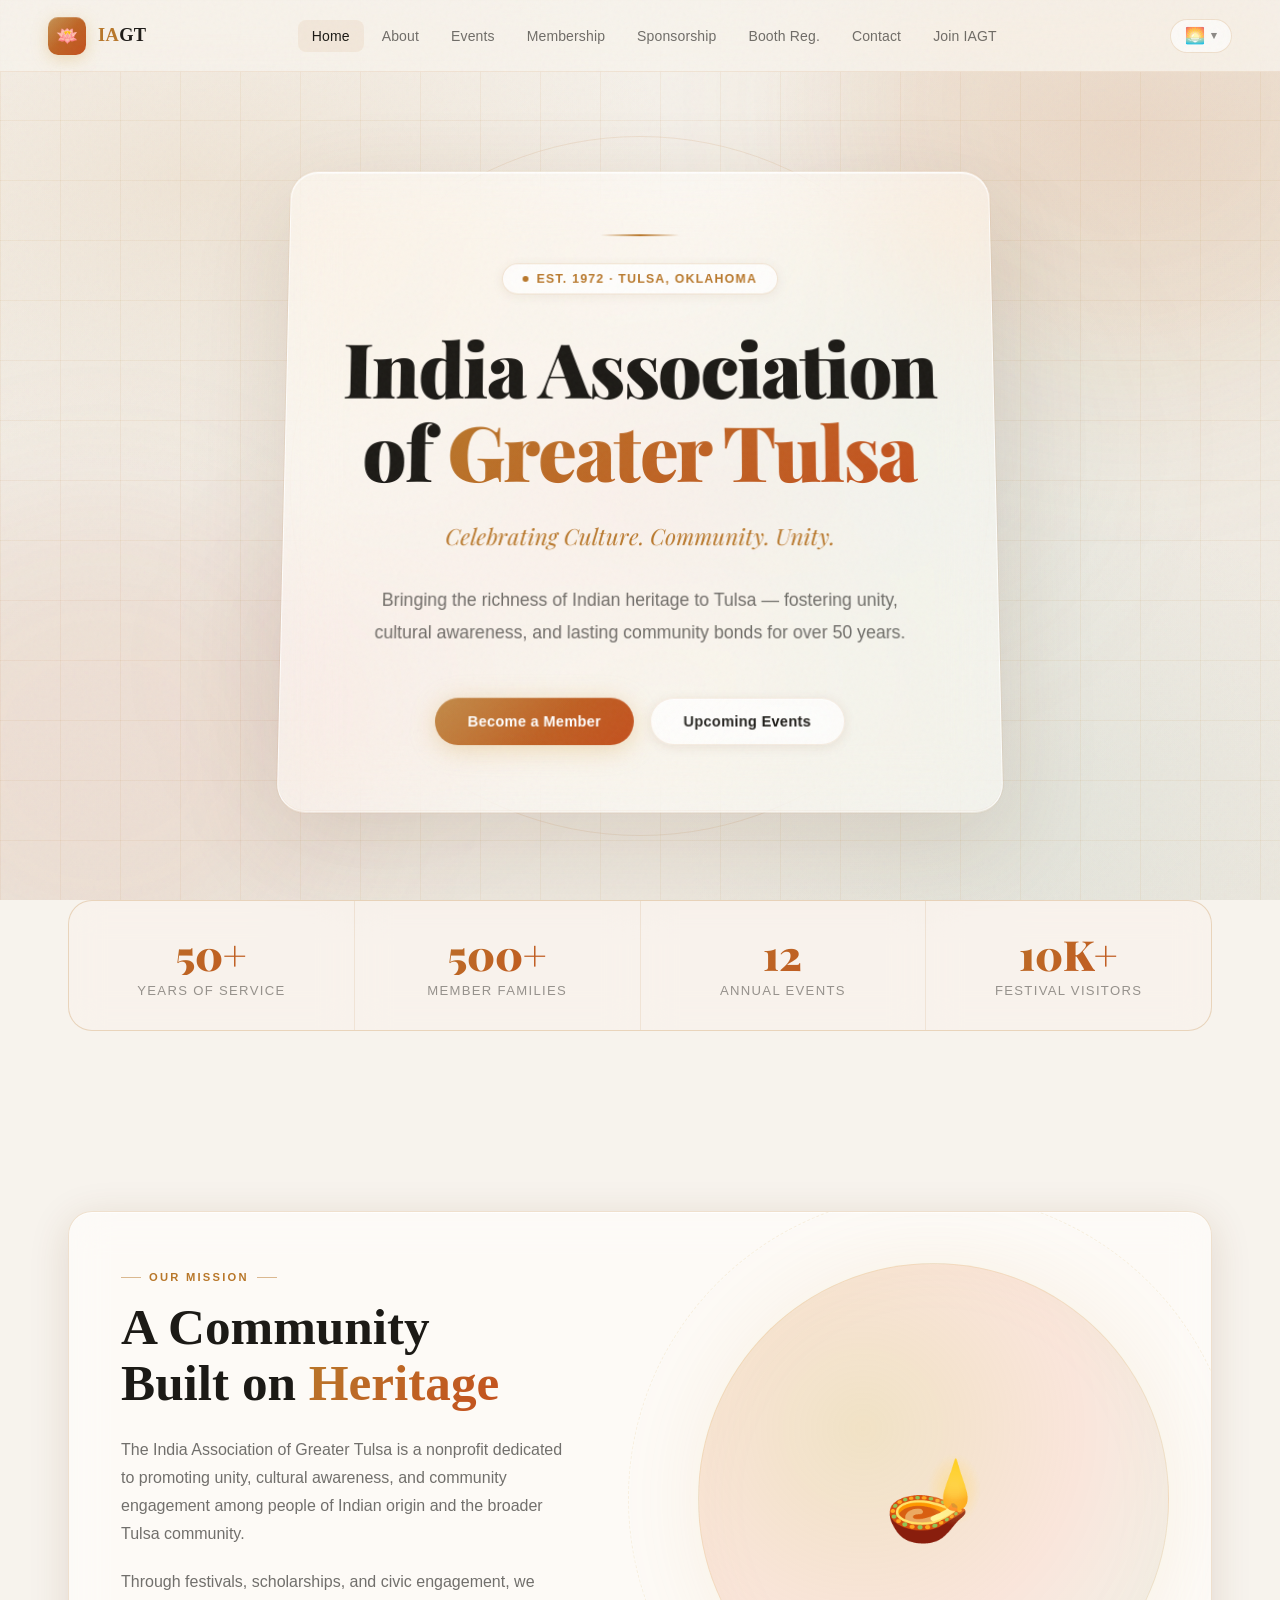
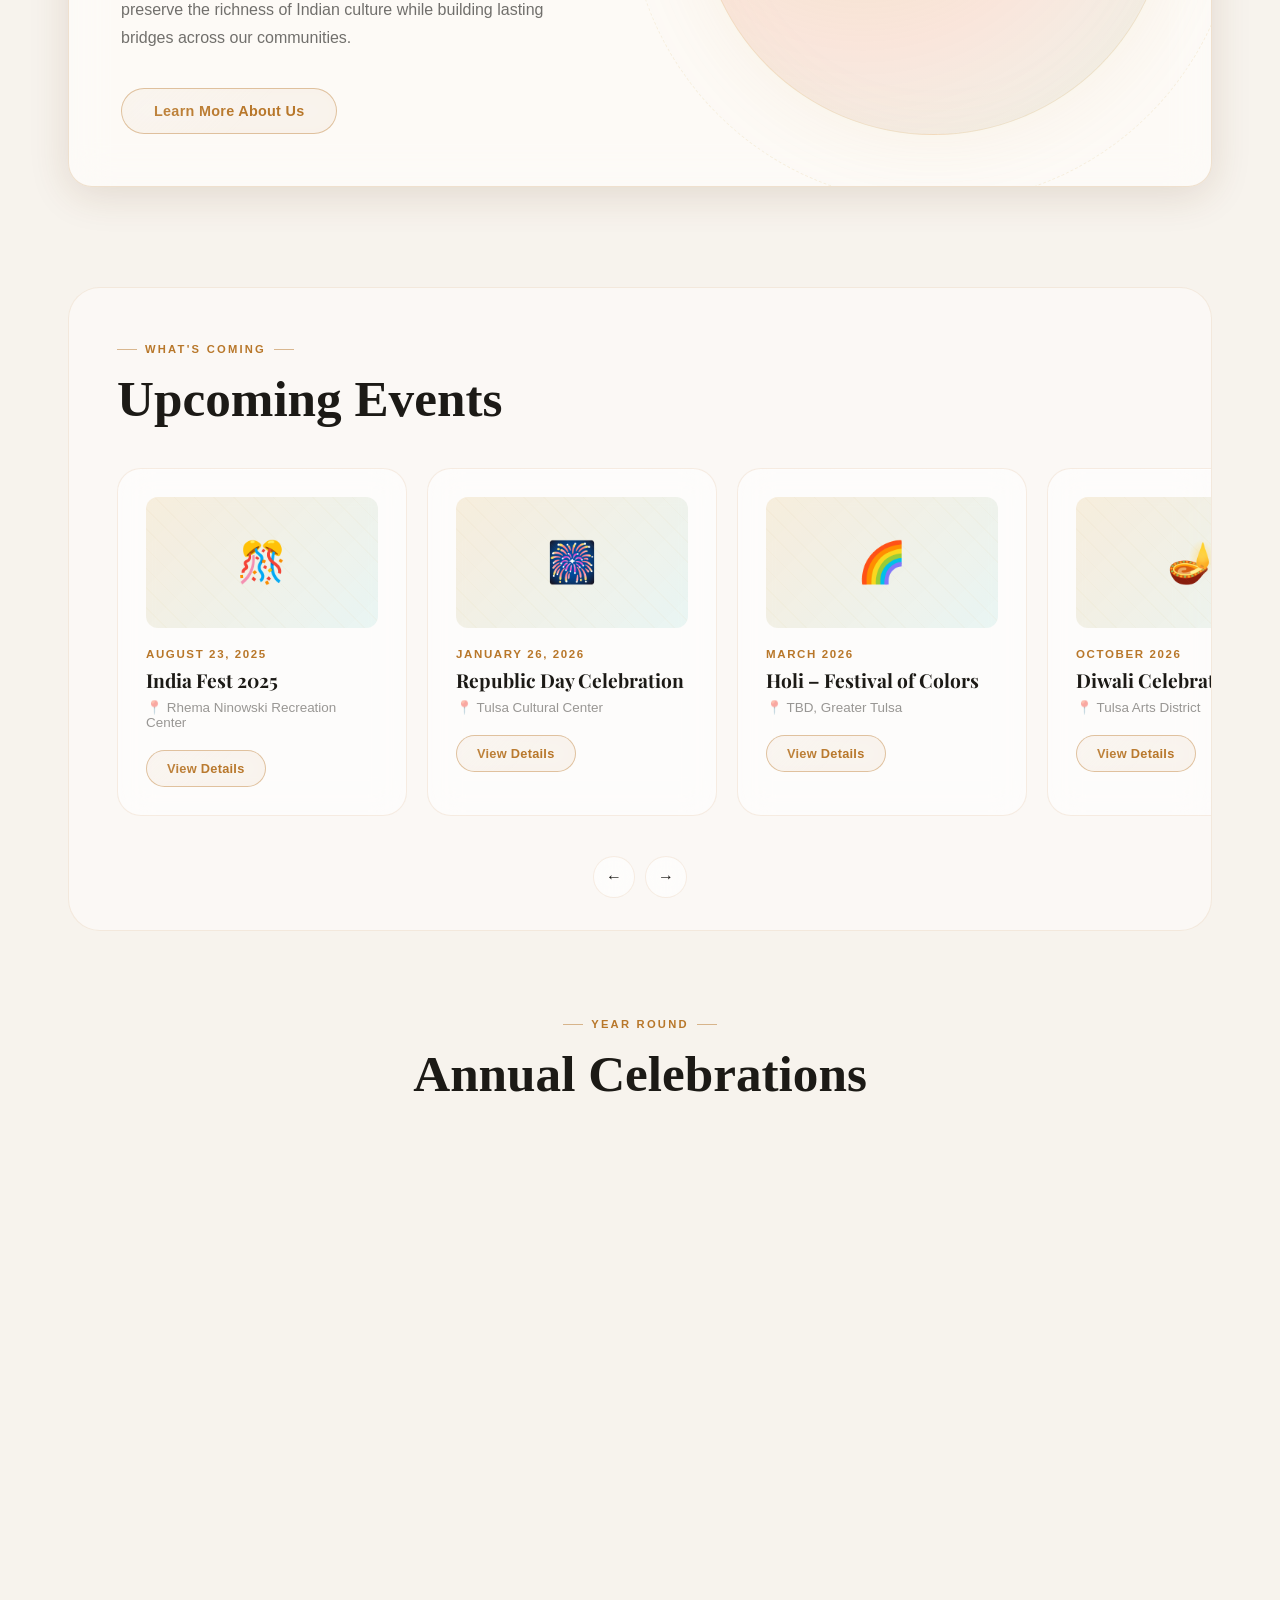
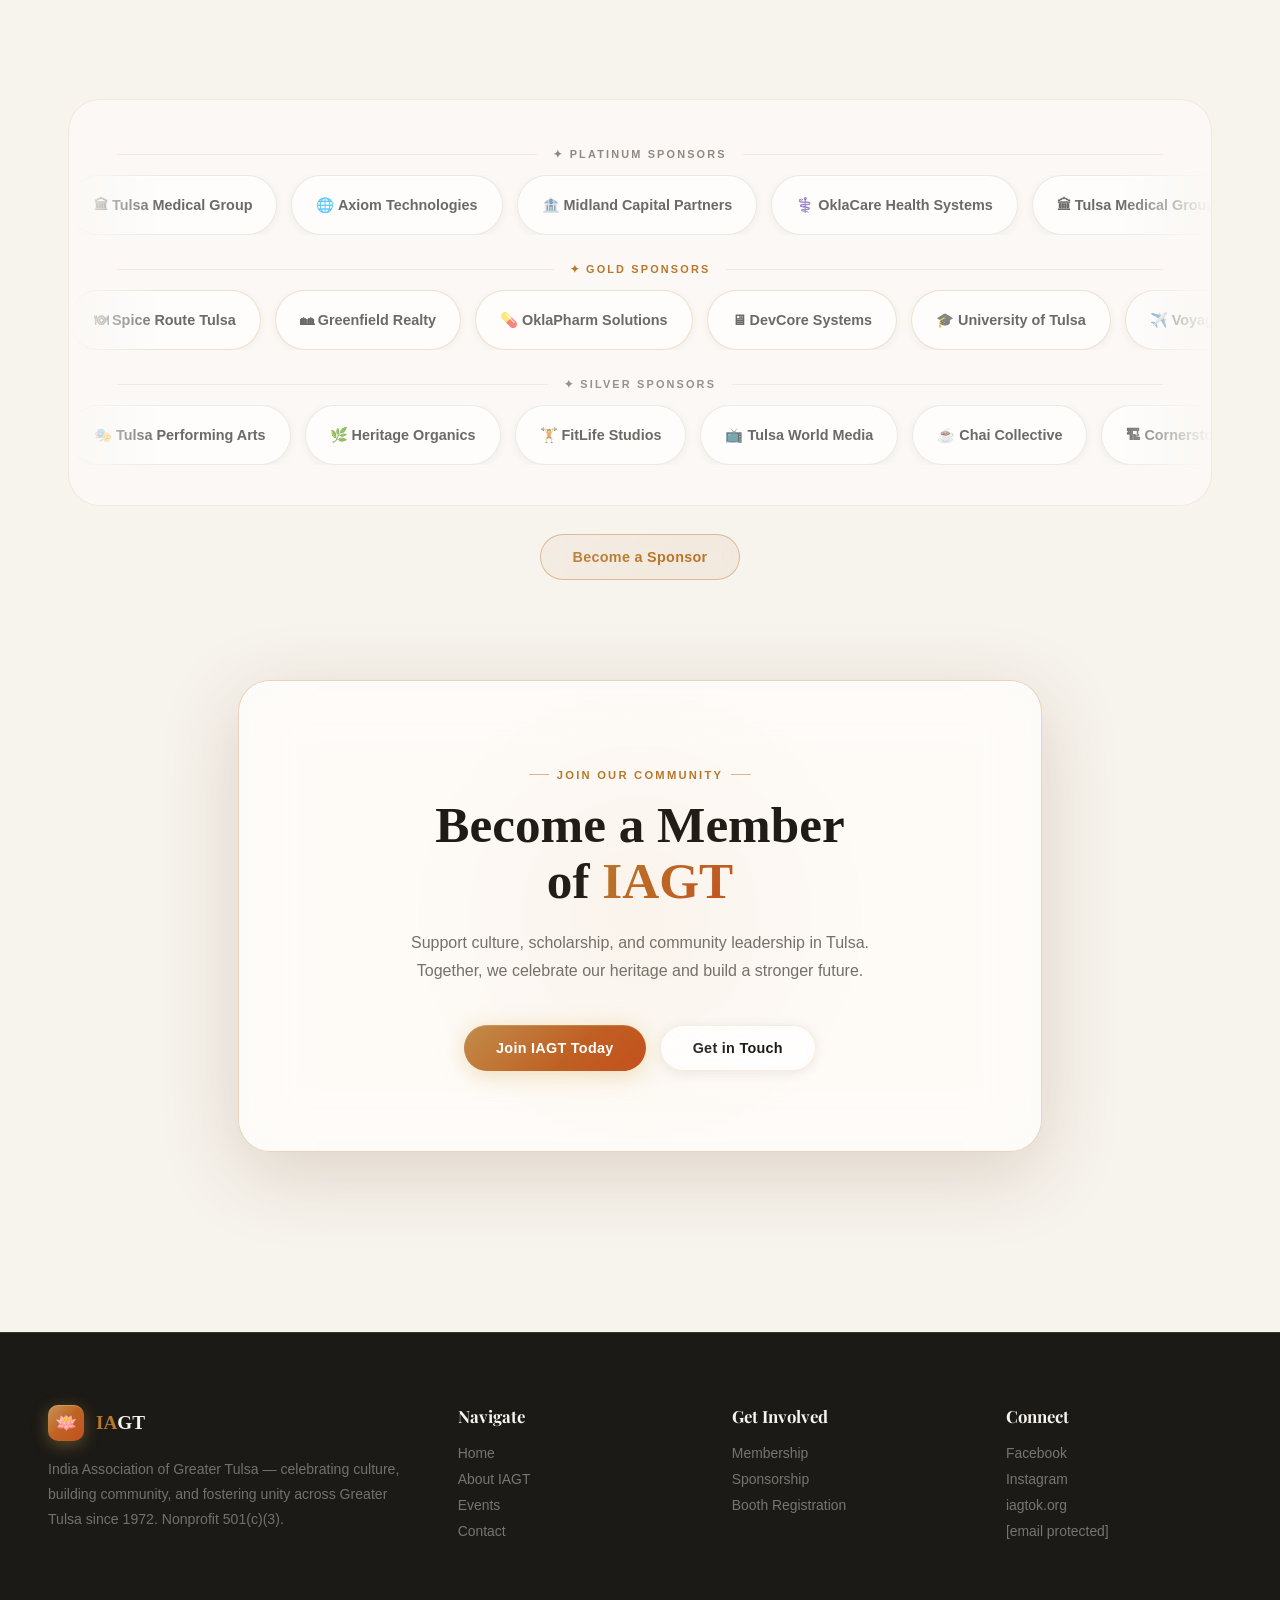
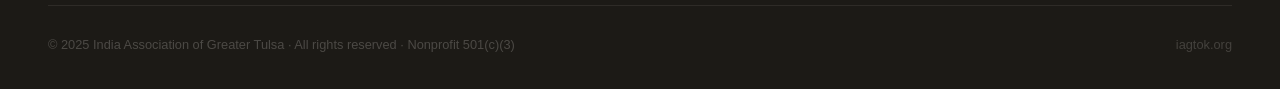
==== commit ceba09a7: "Added classic theme fixed Best value button" ====
--- a/index.html
+++ b/index.html
@@ -76,6 +76,12 @@
           <span class="theme-option-name">👑 Regal</span>
           <span class="theme-option-desc">Dark purple</span>
         </span>
+      <button class="theme-option" data-theme="classic">
+        <span class="theme-swatch" style="background:linear-gradient(135deg,#1A3A6B,#E8620A)"></span>
+        <span class="theme-option-text">
+          <span class="theme-option-name">🪷 IAGT Classic</span>
+          <span class="theme-option-desc">Blue & saffron</span>
+        </span>
       </button>
     </div>
   </div>
--- a/css/style.css
+++ b/css/style.css
@@ -1,6 +1,6 @@
 /* ══════════════════════════════════════════════════════
    MULTI-THEME DESIGN SYSTEM
-   4 Themes: Parchment (default) | Midnight | Emerald | Regal
+   5 Themes: Parchment | Midnight | Emerald | Regal | IAGT Classic
    Applied via data-theme="..." on <html> element
    ══════════════════════════════════════════════════════ */
 
@@ -237,6 +237,160 @@
   --r-sm: 12px; --r-md: 18px; --r-lg: 24px; --r-xl: 32px; --r-pill: 100px;
 }
 
+/* ── THEME 5: IAGT Classic (matches iagtok.com — white + medium blue + saffron) ── */
+[data-theme="classic"] {
+  /* Backgrounds — pure white like the real site */
+  --ink:        #FFFFFF;
+  --ink-mid:    #F5F7FC;
+  --ink-soft:   #EEF1F9;
+
+  /* Primary accent: Indian saffron/orange */
+  --gold:       #D4580A;
+  --gold-light: #E8720E;
+  --gold-pale:  rgba(212,88,10,0.08);
+  --gold-glow:  rgba(212,88,10,0.18);
+
+  /* Secondary: Medium blue (like the real nav links) */
+  --ember:      #3A5FA8;
+  --blush:      #2B4B9E;
+  --teal:       #138808;   /* India flag green */
+
+  --cream:      #FFFFFF;
+  --white:      #FFFFFF;
+
+  /* Glass — barely-there on white */
+  --glass-1:    rgba(245,247,252,0.70);
+  --glass-2:    rgba(245,247,252,0.88);
+  --glass-3:    rgba(255,255,255,0.94);
+  --glass-4:    rgba(255,255,255,0.99);
+  --glass-border-1: rgba(58,95,168,0.10);
+  --glass-border-2: rgba(58,95,168,0.16);
+  --glass-border-3: rgba(58,95,168,0.24);
+
+  /* Shadows — very soft, barely visible */
+  --shadow-sm:  0 2px 12px rgba(58,95,168,0.07);
+  --shadow-md:  0 8px 32px rgba(58,95,168,0.10);
+  --shadow-lg:  0 20px 60px rgba(58,95,168,0.13);
+  --glow-gold:  0 0 32px rgba(212,88,10,0.15);
+  --glow-ember: 0 0 32px rgba(58,95,168,0.15);
+
+  /* Text — dark charcoal, like the real site */
+  --text-primary:   #1A1A2E;
+  --text-secondary: rgba(26,26,46,0.60);
+  --text-muted:     rgba(26,26,46,0.40);
+
+  /* Nav — light white/grey bar like the real site, with blue links */
+  --nav-bg:        rgba(255,255,255,0.92);
+  --nav-bg-scroll: rgba(255,255,255,0.98);
+  --nav-border:    rgba(58,95,168,0.10);
+  --nav-link-color: #3A5FA8;
+
+  /* Footer — medium blue, not too dark */
+  --footer-bg:     #2B4B9E;
+
+  /* Ambient orbs — tricolor, very subtle */
+  --orb1-color: rgba(212,88,10,0.06);
+  --orb2-color: rgba(19,136,8,0.04);
+  --orb3-color: rgba(58,95,168,0.05);
+  --orb4-color: rgba(212,88,10,0.03);
+
+  /* Background — pure white, no tint */
+  --bg-base: linear-gradient(170deg, #FFFFFF 0%, #F8FAFF 50%, #F4F6FC 100%);
+  --grid-line: rgba(58,95,168,0.04);
+  --ring-color: rgba(212,88,10,0.12);
+
+  /* Hero card — clean white glass */
+  --hero-card-bg:     rgba(255,255,255,0.82);
+  --hero-card-border: rgba(58,95,168,0.12);
+
+  /* Inputs */
+  --input-bg:           #FAFBFF;
+  --input-border:       rgba(58,95,168,0.18);
+  --input-focus-border: rgba(212,88,10,0.40);
+  --input-text:         #1A1A2E;
+
+  /* Stats */
+  --stat-bg:    rgba(245,247,252,0.90);
+  --stat-hover: rgba(255,255,255,1.00);
+  --stat-border:rgba(58,95,168,0.09);
+
+  /* Cards */
+  --card-bg:           rgba(248,250,255,0.90);
+  --card-hover:        rgba(255,255,255,1.00);
+  --card-border:       rgba(58,95,168,0.09);
+  --card-hover-border: rgba(212,88,10,0.25);
+
+  /* Pills */
+  --pill-bg:   rgba(58,95,168,0.07);
+  --pill-text: rgba(26,26,46,0.65);
+
+  --r-sm: 12px; --r-md: 18px; --r-lg: 24px; --r-xl: 32px; --r-pill: 100px;
+}
+
+/* Classic theme — nav links are blue on light nav (matching real site) */
+[data-theme="classic"] .nav-links a {
+  color: #3A5FA8;
+  font-weight: 500;
+}
+[data-theme="classic"] .nav-links a:hover,
+[data-theme="classic"] .nav-links a.active {
+  color: #D4580A;
+  background: rgba(212,88,10,0.06);
+}
+[data-theme="classic"] .nav-logo-text {
+  color: #1A1A2E;
+}
+[data-theme="classic"] .nav-cta {
+  background: linear-gradient(135deg, #D4580A, #3A5FA8) !important;
+  color: #fff !important;
+}
+
+/* Classic — gradient uses saffron + blue */
+[data-theme="classic"] .btn-primary {
+  background: linear-gradient(135deg, #D4580A 0%, #3A5FA8 100%);
+  box-shadow: 0 4px 20px rgba(212,88,10,0.22);
+}
+
+/* Classic — stat numbers: saffron to blue */
+[data-theme="classic"] .stat-num {
+  background: linear-gradient(135deg, #D4580A, #3A5FA8);
+  -webkit-background-clip: text;
+  background-clip: text;
+  -webkit-text-fill-color: transparent;
+}
+
+/* Classic — gold-text gradient */
+[data-theme="classic"] .gold-text {
+  background: linear-gradient(135deg, #D4580A, #3A5FA8);
+  -webkit-background-clip: text;
+  background-clip: text;
+}
+
+/* Classic — eyebrow uses saffron */
+[data-theme="classic"] .eyebrow {
+  color: #D4580A;
+}
+
+/* Classic — hamburger bars stay dark for readability on light nav */
+[data-theme="classic"] .hamburger span {
+  background: #3A5FA8;
+}
+
+/* Classic — mobile nav dropdown: white with blue links */
+@media (max-width: 960px) {
+  [data-theme="classic"] .nav-links {
+    background: rgba(255,255,255,0.98);
+    border-bottom: 1px solid rgba(58,95,168,0.12);
+  }
+  [data-theme="classic"] .nav-links a {
+    color: #3A5FA8;
+  }
+  [data-theme="classic"] .nav-links a:hover {
+    background: rgba(58,95,168,0.07);
+    color: #D4580A;
+  }
+}
+
 *, *::before, *::after { box-sizing: border-box; margin: 0; padding: 0; }
 
 html { scroll-behavior: smooth; }
@@ -244,7 +398,7 @@
 body {
   font-family: var(--font-body);
   background: var(--ink);
-  color: var(--cream);
+  color: var(--text-primary);
   overflow-x: hidden;
   min-height: 100vh;
 }
@@ -261,7 +415,7 @@
 }
 
 /* ── PAGES ── */
-main { min-height: 100vh; position: relative; }
+main { min-height: 100vh; position: relative; padding-top: 72px; }
 
 
 /* ═══════════════ BACKGROUND SYSTEM ═══════════════ */
@@ -565,7 +719,7 @@
   display: flex;
   align-items: center;
   justify-content: center;
-  padding: 80px 48px 60px;
+  padding: 60px 48px 60px;
   position: relative;
   z-index: 1;
   perspective: 1200px;
@@ -991,7 +1145,7 @@
 /* ═══════════════════════════════════════════════
    MEMBERSHIP PAGE
    ═══════════════════════════════════════════════ */
-.pricing-grid { display:grid;grid-template-columns:repeat(auto-fit,minmax(190px,1fr));gap:20px;margin-top:48px; }
+.pricing-grid { display:grid;grid-template-columns:repeat(auto-fit,minmax(190px,1fr));gap:20px;margin-top:48px;padding-top:16px; }
 .price-card {
   padding: 40px 28px;
   text-align: center;
@@ -1001,7 +1155,7 @@
   backdrop-filter: blur(16px);
   transition: all 0.35s cubic-bezier(0.34,1.56,0.64,1);
   position: relative;
-  overflow: hidden;
+  overflow: visible;
 }
 .price-card.featured {
   background: linear-gradient(160deg, rgba(255,248,235,0.85), rgba(255,240,225,0.75));
@@ -1011,7 +1165,7 @@
 .price-card:hover { transform: translateY(-10px) rotateX(2deg); background: var(--card-hover); box-shadow: var(--shadow-lg), var(--glow-gold); }
 .price-badge {
   position: absolute;
-  top: -12px; left: 50%; transform: translateX(-50%);
+  top: -14px; left: 50%; transform: translateX(-50%);
   background: linear-gradient(135deg, var(--gold), var(--ember));
   color: #fff;
   font-size: 0.65rem;
@@ -1021,6 +1175,8 @@
   padding: 5px 16px;
   border-radius: var(--r-pill);
   white-space: nowrap;
+  z-index: 10;
+  box-shadow: 0 4px 12px rgba(0,0,0,0.15);
 }
 .price-type { font-size:0.7rem;font-weight:700;letter-spacing:0.18em;text-transform:uppercase;color:var(--gold);margin-bottom:10px; }
 .price-name { font-family: var(--font-display);font-size:1.4rem;font-weight:800;color:var(--text-primary);margin-bottom:20px; }
@@ -1320,38 +1476,207 @@
 }
 .theme-option-text { display: flex; flex-direction: column; }
 
-/* Transition for smooth theme changes */
-html {
-  transition: background-color 0.35s ease, color 0.35s ease;
-}
-
+/* ── Smooth theme transitions ── */
+html { transition: background-color 0.35s ease, color 0.35s ease; }
+
+/* ════════════════════════════════════════════════════════════
+   RESPONSIVE — TABLET  (max 960px)
+   ════════════════════════════════════════════════════════════ */
 @media (max-width: 960px) {
-  .theme-switcher { order: -1; margin-left: 0; margin-right: 8px; }
-  .theme-label { display: inline; }
-}
-
+
+  /* Nav */
+  .nav-links {
+    display: none;
+    flex-direction: column;
+    position: absolute;
+    top: 72px; left: 0; right: 0;
+    background: var(--nav-bg-scroll);
+    backdrop-filter: blur(24px);
+    -webkit-backdrop-filter: blur(24px);
+    padding: 16px 20px 20px;
+    border-bottom: 1px solid var(--nav-border);
+    gap: 4px;
+    z-index: 999;
+  }
+  .nav-links.open { display: flex; }
+  .nav-links li { width: 100%; }
+  .nav-links a {
+    display: block;
+    width: 100%;
+    padding: 12px 16px;
+    border-radius: 10px;
+    font-size: 1rem;
+  }
+  .nav-cta {
+    margin-top: 8px;
+    text-align: center;
+    padding: 12px 16px !important;
+  }
+  .hamburger { display: flex; }
+  nav { padding: 0 24px; }
+
+  /* Theme switcher */
+  .theme-switcher { margin-left: 8px; }
+  .theme-menu { right: 0; min-width: 180px; }
+
+  /* Sections */
+  .section    { padding: 72px 32px; }
+  .section-sm { padding: 48px 32px; }
+
+  /* Hero */
+  .hero { padding: 56px 32px 48px; min-height: auto; }
+  .hero-card-3d { padding: 48px 36px; transform: none !important; }
+  .hero-ring { display: none; }
+
+  /* Grids → 2 col */
+  .stats-strip   { grid-template-columns: 1fr 1fr; }
+  .mission-grid  { grid-template-columns: 1fr; gap: 24px; }
+  .annual-grid   { grid-template-columns: repeat(auto-fit, minmax(160px, 1fr)); gap: 12px; }
+  .board-grid    { grid-template-columns: repeat(auto-fill, minmax(160px, 1fr)); gap: 14px; }
+  .pricing-grid  { grid-template-columns: 1fr 1fr; gap: 16px; }
+  .spon-tier-grid{ grid-template-columns: 1fr 1fr; gap: 16px; }
+  .evt-grid      { grid-template-columns: 1fr 1fr; gap: 16px; }
+  .booth-fee-grid{ grid-template-columns: 1fr; gap: 16px; }
+  .contact-grid  { grid-template-columns: 1fr; gap: 28px; }
+  .featured-evt  { grid-template-columns: 1fr; }
+  .footer-grid   { grid-template-columns: 1fr 1fr; gap: 36px; }
+
+  /* Mission visual hidden on tablet */
+  .mission-visual { display: none; }
+
+  /* Page hero */
+  .page-hero { padding: 56px 32px 40px; }
+
+  /* Carousel */
+  .events-shell-header { padding: 0 32px 24px; }
+  .carousel-track-wrap { padding: 8px 32px 16px; }
+  .carr-controls { padding: 0 32px; }
+
+  /* Sponsor shell */
+  .sponsor-shell-header { padding: 0 32px 28px; }
+  .sponsor-row-label { padding: 0 32px; }
+
+  /* Form */
+  .form-card { padding: 36px 28px; }
+}
+
+/* ════════════════════════════════════════════════════════════
+   RESPONSIVE — MOBILE  (max 640px)
+   ════════════════════════════════════════════════════════════ */
 @media (max-width: 640px) {
-  .theme-menu { right: auto; left: 0; }
-}
-
-@media (max-width: 960px) {
-  .mission-grid { grid-template-columns:1fr;gap:24px; }
-  .contact-grid { grid-template-columns:1fr; }
-  .featured-evt { grid-template-columns:1fr; }
-  .booth-fee-grid { grid-template-columns:1fr; }
-  .footer-grid { grid-template-columns:1fr 1fr;gap:32px; }
-  .stats-strip { grid-template-columns:1fr 1fr; }
-}
-@media (max-width: 640px) {
-  nav { padding: 0 20px; }
-  .section { padding: 60px 24px; }
-  .hero { padding: 40px 24px; }
-  .hero-card-3d { padding: 40px 28px; }
-  .form-card { padding: 32px 24px; }
-  .nav-links { display:none;flex-direction:column;position:absolute;top:72px;left:0;right:0;background:var(--nav-bg-scroll);backdrop-filter:blur(24px);padding:20px;border-bottom:1px solid var(--nav-border); }
-  .nav-links.open { display:flex; }
-  .hamburger { display:flex; }
-  .footer-grid { grid-template-columns:1fr; }
-  .pricing-grid { grid-template-columns:1fr; }
-  .stats-strip { grid-template-columns:1fr 1fr; }
-}
+
+  /* Nav */
+  nav { padding: 0 16px; height: 64px; }
+  main { padding-top: 64px; }
+  .nav-links { top: 64px; padding: 12px 16px 16px; }
+  .nav-logo-text { font-size: 1rem; }
+  .nav-logo-mark { width: 32px; height: 32px; font-size: 15px; }
+
+  /* Theme switcher */
+  .theme-menu { right: auto; left: -40px; min-width: 200px; }
+  .theme-toggle-btn { padding: 7px 10px; }
+
+  /* Sections */
+  .section    { padding: 56px 20px; }
+  .section-sm { padding: 40px 20px; }
+
+  /* Hero */
+  .hero { padding: 40px 20px 36px; min-height: calc(100vh - 64px); }
+  .hero-card-3d { padding: 36px 24px; border-radius: 20px; }
+  .hero-gold-line { display: none; }
+  h1 { font-size: clamp(2.2rem, 9vw, 3.2rem); }
+  .hero-sub { font-size: 1rem; }
+  .hero-desc { font-size: 1rem; margin-bottom: 36px; }
+  .hero-btns { flex-direction: column; align-items: stretch; gap: 12px; }
+  .hero-btns .btn { text-align: center; justify-content: center; width: 100%; }
+  .hero-badge { font-size: 0.72rem; padding: 6px 14px; }
+
+  /* Stats */
+  .stats-strip { grid-template-columns: 1fr 1fr; gap: 1px; }
+  .stat-num  { font-size: 2rem; }
+  .stat-item { padding: 24px 16px; }
+  .stat-label{ font-size: 0.72rem; }
+
+  /* Typography */
+  h2 { font-size: clamp(1.7rem, 7vw, 2.4rem); }
+  h3 { font-size: 1.25rem; }
+  p  { font-size: 0.95rem; }
+  .eyebrow { font-size: 0.65rem; }
+
+  /* Grids → single column */
+  .annual-grid   { grid-template-columns: 1fr 1fr; gap: 10px; }
+  .board-grid    { grid-template-columns: 1fr 1fr; gap: 10px; }
+  .pricing-grid  { grid-template-columns: 1fr; gap: 14px; }
+  .spon-tier-grid{ grid-template-columns: 1fr; gap: 14px; }
+  .evt-grid      { grid-template-columns: 1fr; gap: 14px; }
+  .footer-grid   { grid-template-columns: 1fr; gap: 28px; }
+
+  /* Cards — reduce padding */
+  .ann-card   { padding: 24px 16px; }
+  .ann-icon   { font-size: 2rem; }
+  .ann-name   { font-size: 0.95rem; }
+  .board-card { padding: 24px 14px; }
+  .price-card { padding: 28px 20px; }
+  .spon-tier-card  { padding: 28px 20px; }
+  .evt-grid-card   { padding: 24px 18px; }
+  .form-card       { padding: 28px 20px; }
+  .mission-text    { padding: 32px 20px; }
+
+  /* Buttons */
+  .btn { padding: 13px 24px; font-size: 0.88rem; }
+
+  /* Page hero */
+  .page-hero { padding: 44px 20px 32px; }
+  .page-hero h1 { font-size: clamp(1.8rem, 8vw, 2.4rem); }
+  .page-hero p  { font-size: 0.95rem; }
+
+  /* Carousel */
+  .events-shell-header { padding: 0 20px 20px; }
+  .carousel-track-wrap { padding: 8px 20px 16px; }
+  .carr-controls { padding: 0 20px; }
+  .evt-card { width: 260px; padding: 22px 18px; }
+
+  /* Sponsor carousel */
+  .sponsor-shell-header { padding: 0 20px 24px; }
+  .sponsor-row-label { padding: 0 20px; }
+
+  /* Booth fees */
+  .fee-amount { font-size: 2.6rem; }
+
+  /* Contact info items */
+  .contact-info-item { padding: 16px 18px; gap: 12px; }
+  .info-icon { width: 40px; height: 40px; font-size: 1rem; flex-shrink: 0; }
+
+  /* Footer */
+  .footer-inner { padding: 48px 20px 28px; }
+  .footer-bottom { padding: 20px 20px; flex-direction: column; gap: 8px; text-align: center; }
+
+  /* Booth grid */
+  .booth-fee-grid { grid-template-columns: 1fr; }
+
+  /* Mission */
+  .mission-visual { display: none; }
+
+  /* Tilt disabled on mobile (too janky) */
+  .tilt-card { transform: none !important; }
+
+  /* Shrink ring animations on mobile */
+  .ring-1 { width: 220px; height: 220px; }
+  .ring-2 { display: none; }
+  .ring-3 { display: none; }
+
+  /* Scrollable tables/grids don't overflow */
+  .scroll-fade-mask { -webkit-mask-image: none; mask-image: none; }
+}
+
+/* ════════════════════════════════════════════════════════════
+   RESPONSIVE — SMALL MOBILE  (max 400px)
+   ════════════════════════════════════════════════════════════ */
+@media (max-width: 400px) {
+  .hero-card-3d { padding: 28px 18px; border-radius: 16px; }
+  .annual-grid  { grid-template-columns: 1fr; }
+  .board-grid   { grid-template-columns: 1fr; }
+  .stats-strip  { grid-template-columns: 1fr 1fr; }
+  h1 { font-size: 2rem; }
+  h2 { font-size: 1.6rem; }
+}
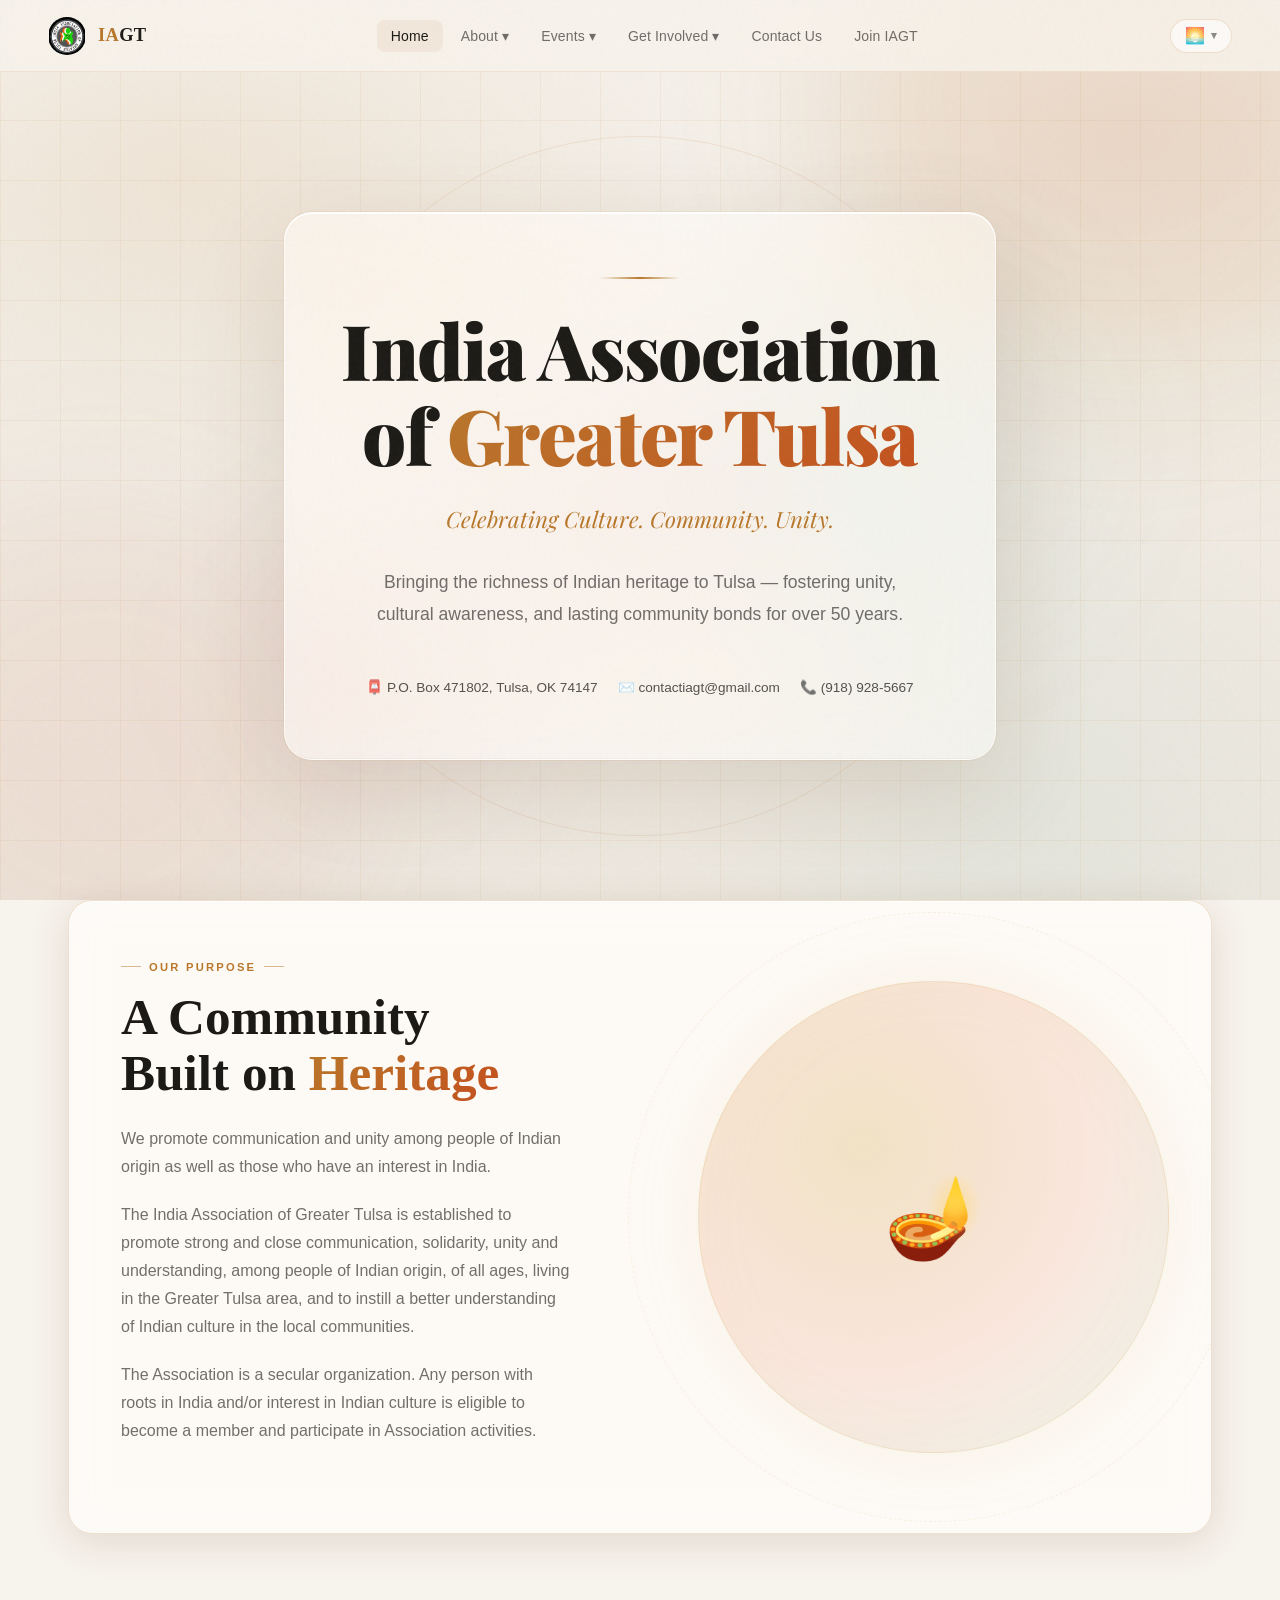
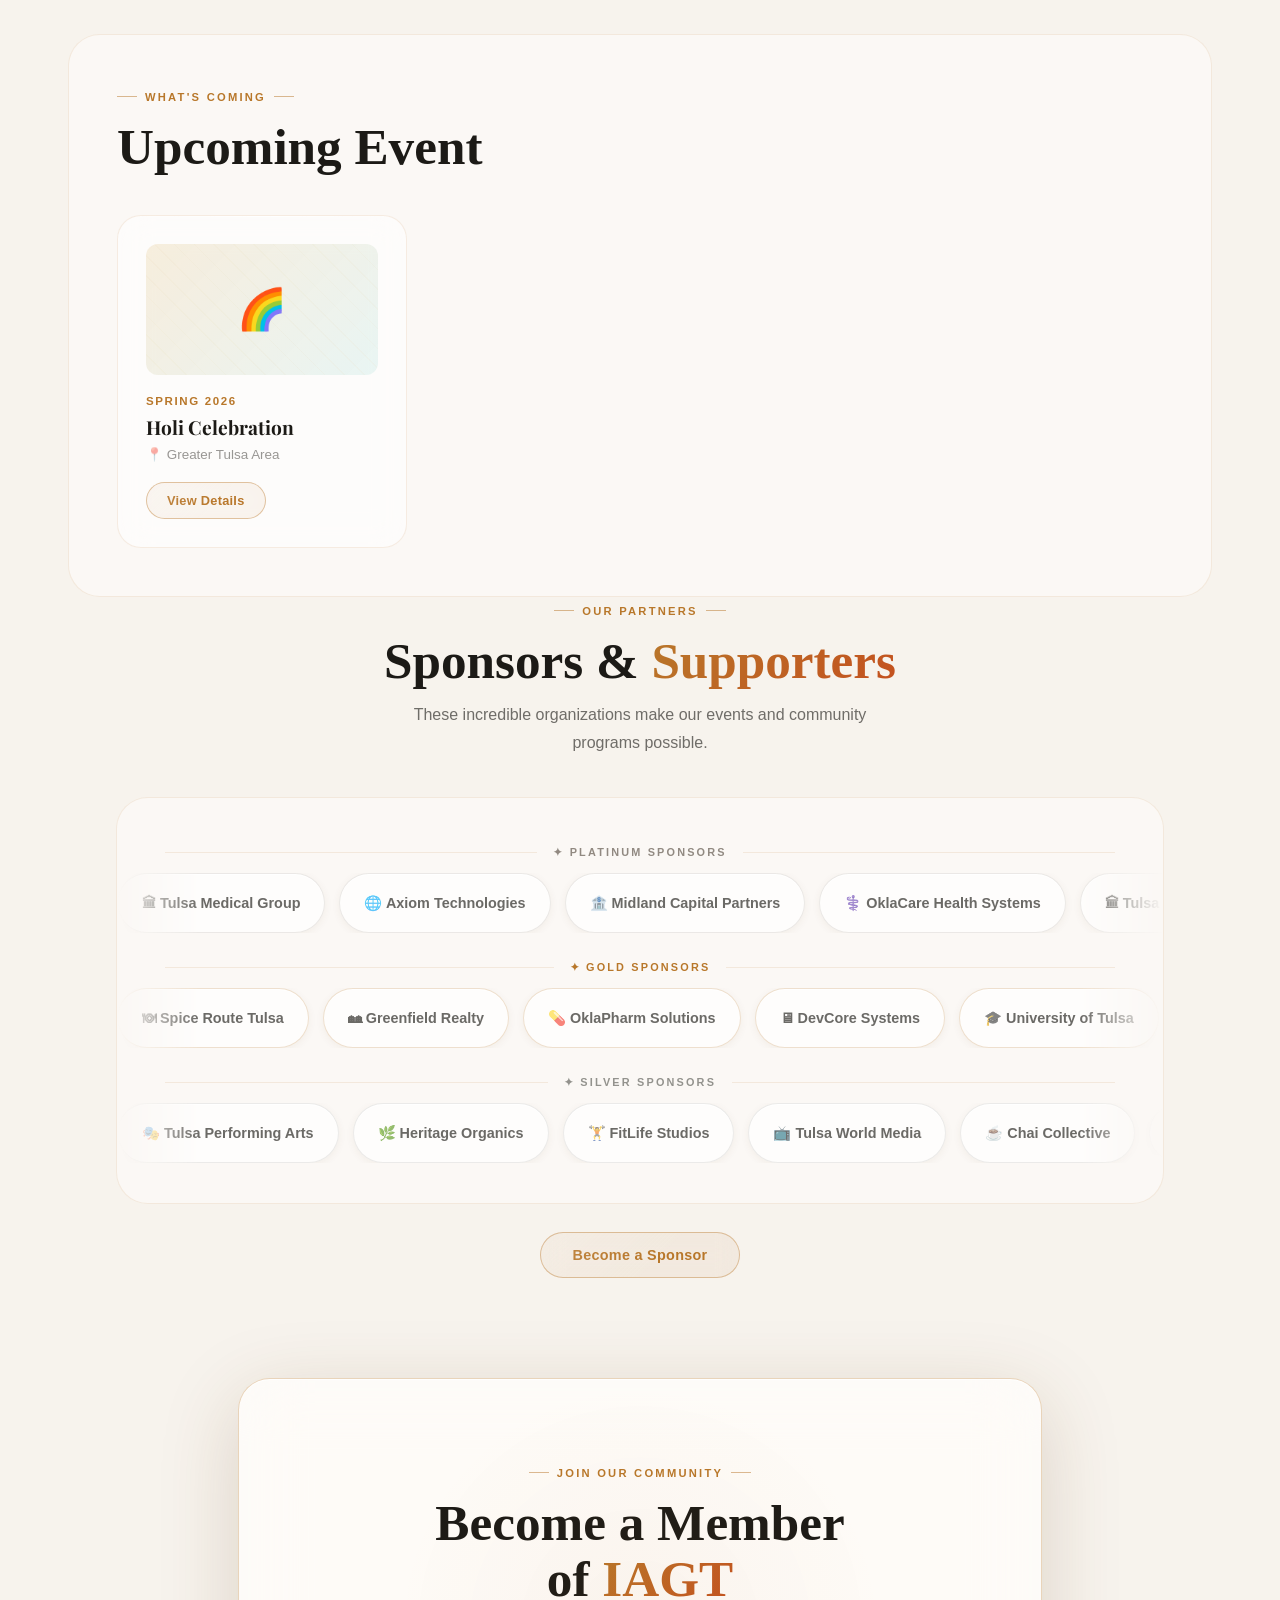
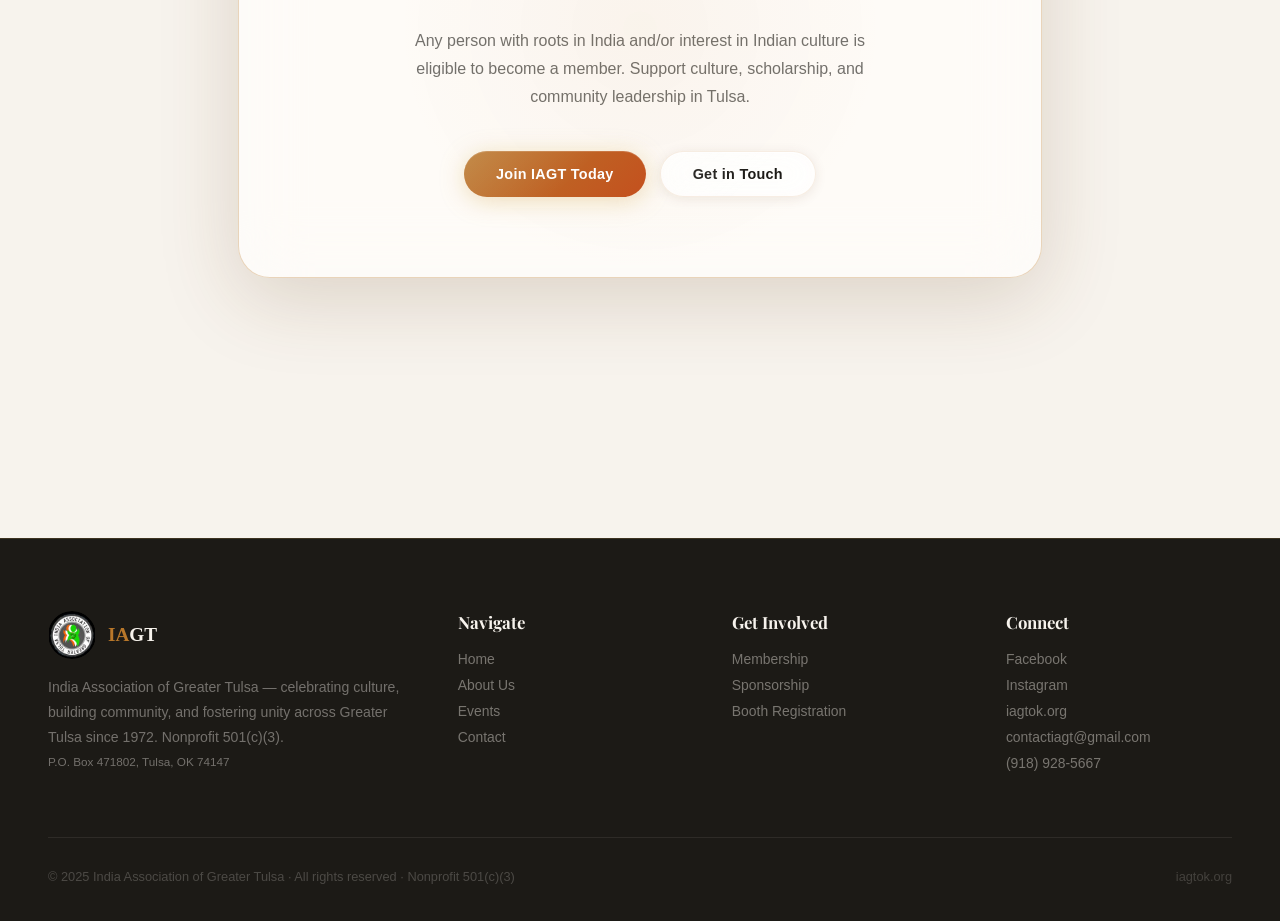
==== commit c2f089f1: "Add files via upload" ====
--- a/index.html
+++ b/index.html
@@ -25,17 +25,41 @@
 <!-- ══════════════ NAVBAR ══════════════ -->
 <nav id="nav">
   <a href="index.html" class="nav-logo">
-    <div class="nav-logo-mark">🪷</div>
+    <div class="nav-logo-mark"><img src="images\iagt-logo.png" alt="IAGT Logo" style="width:100%;height:100%;object-fit:contain;border-radius:50%;"></div>
     <div class="nav-logo-text"><em>IA</em>GT</div>
   </a>
   <ul class="nav-links" id="navLinks">
-    <li><a href="index.html"        data-page="home">Home</a></li>
-    <li><a href="about.html"        data-page="about">About</a></li>
-    <li><a href="events.html"       data-page="events">Events</a></li>
-    <li><a href="membership.html"   data-page="membership">Membership</a></li>
-    <li><a href="sponsorship.html"  data-page="sponsorship">Sponsorship</a></li>
-    <li><a href="booth.html"        data-page="booth">Booth Reg.</a></li>
-    <li><a href="contact.html"      data-page="contact">Contact</a></li>
+    <li><a href="index.html" data-page="home">Home</a></li>
+    <li class="has-submenu"><a href="about.html" data-page="about">About ▾</a>
+		<ul class="submenu">
+		<li><a href="bylaws.html">By Laws</a></li>
+		<li><a href="board.html">Board</a></li>
+		<li><a href="executivecommittee.html">Executive Committee</a></li>
+	  </ul>
+	</li>
+	<!-- submenus - By laws, Board and executive committee//-->
+    <li class="has-submenu"><a href="events.html" data-page="events">Events ▾</a>
+		<ul class="submenu">
+		<li><a href="annual.html">Annual Events</a></li>
+		<li><a href="utsav.html">Utsav/India Fest</a></li>
+		<li><a href="Communitycollaborations.html">Community collaborations</a></li>
+	  </ul>
+	</li>
+	<!-- submenus - Annual events, Ustav/India Fest and Community collaborations>
+		<li><a href="booth.html"        data-page="booth">Booth Reg.</a></li//-->
+	
+    <li class="has-submenu"><a href="GetInvloved.html" data-page="getInvolved">Get Involved ▾</a>
+		<ul class="submenu">
+			<li><a href="membership.html">Membership</a></li>
+			<li><a href="sponsorship.html">Sponsorship</a></li>
+			<li><a href="Volunteers.html">Volunteers</a></li>
+		</ul>
+	  <!-- <a href="membership.html"   data-page="membership">Membership</a> -->
+		<!-- <a href="sponsorship.html"  data-page="sponsorship">Sponsorship</a> -->
+		<!-- <a href="Volunteers.html"  data-page="Volunteers">Volunteers</a> 
+		Need a form with personal details so that one could opt for volunteering-->
+	</li>
+    <li><a href="contact.html" data-page="contact">Contact Us</a></li>
     <li><a href="membership.html"   class="nav-cta">Join IAGT</a></li>
   </ul>
   <div class="hamburger" id="hamburger">
@@ -95,38 +119,17 @@
     <div class="hero-ring ring-3"></div>
     <div class="hero-card-3d hero-inner" id="heroCard">
       <div class="hero-gold-line"></div>
-      <div class="hero-badge">
-        <span class="hero-badge-dot"></span>
-        Est. 1972 · Tulsa, Oklahoma
-      </div>
+      <!-- <div class="hero-badge"> -->
+        <!-- <span class="hero-badge-dot"></span> -->
+        <!-- Est. 1972 · Tulsa, Oklahoma -->
+      <!-- </div> -->
       <h1 class="hero-title">India Association<br>of <span class="gold-text">Greater Tulsa</span></h1>
       <p class="hero-sub">Celebrating Culture. Community. Unity.</p>
       <p class="hero-desc">Bringing the richness of Indian heritage to Tulsa — fostering unity, cultural awareness, and lasting community bonds for over 50 years.</p>
-      <div class="hero-btns">
-        <a href="#" class="btn btn-primary" href="membership.html">Become a Member</a>
-        <a href="#" class="btn btn-secondary" href="events.html">Upcoming Events</a>
-      </div>
-    </div>
-  </div>
-
-  <!-- STATS -->
-  <div class="section" style="padding-top:0;">
-    <div class="stats-strip fade-up">
-      <div class="stat-item">
-        <div class="stat-num">50+</div>
-        <div class="stat-label">Years of Service</div>
-      </div>
-      <div class="stat-item">
-        <div class="stat-num">500+</div>
-        <div class="stat-label">Member Families</div>
-      </div>
-      <div class="stat-item">
-        <div class="stat-num">12</div>
-        <div class="stat-label">Annual Events</div>
-      </div>
-      <div class="stat-item">
-        <div class="stat-num">10K+</div>
-        <div class="stat-label">Festival Visitors</div>
+      <div style="margin-top:28px;display:flex;flex-wrap:wrap;gap:20px;justify-content:center;font-size:0.85rem;opacity:0.75;">
+        <span>📮 P.O. Box 471802, Tulsa, OK 74147</span>
+        <span>✉️ contactiagt@gmail.com</span>
+        <span>📞 (918) 928-5667</span>
       </div>
     </div>
   </div>
@@ -135,11 +138,11 @@
   <div class="section" style="padding-top:0;">
     <div class="mission-grid glass fade-up">
       <div class="mission-text">
-        <div class="eyebrow">Our Mission</div>
+        <div class="eyebrow">Our Purpose</div>
         <h2 style="margin-bottom:24px;">A Community<br>Built on <span class="gold-text">Heritage</span></h2>
-        <p style="margin-bottom:20px;">The India Association of Greater Tulsa is a nonprofit dedicated to promoting unity, cultural awareness, and community engagement among people of Indian origin and the broader Tulsa community.</p>
-        <p style="margin-bottom:36px;">Through festivals, scholarships, and civic engagement, we preserve the richness of Indian culture while building lasting bridges across our communities.</p>
-        <a href="#" class="btn btn-outline" href="about.html">Learn More About Us</a>
+        <p style="margin-bottom:20px;">We promote communication and unity among people of Indian origin as well as those who have an interest in India.</p>
+        <p style="margin-bottom:20px;">The India Association of Greater Tulsa is established to promote strong and close communication, solidarity, unity and understanding, among people of Indian origin, of all ages, living in the Greater Tulsa area, and to instill a better understanding of Indian culture in the local communities.</p>
+        <p style="margin-bottom:36px;">The Association is a secular organization. Any person with roots in India and/or interest in Indian culture is eligible to become a member and participate in Association activities.</p>
       </div>
       <div class="mission-visual">
         <div class="mission-orb-ring"></div>
@@ -153,56 +156,63 @@
     <div class="events-shell fade-up">
       <div class="events-shell-header">
         <div class="eyebrow">What's Coming</div>
-        <h2>Upcoming Events</h2>
+        <h2>Upcoming Event</h2>
       </div>
       <div class="carousel-track-wrap" id="evtCarousel">
         <div class="carousel-track">
-          <div class="evt-card tilt-card">
+          <!--div class="evt-card tilt-card">
             <div class="evt-thumb">🎊</div>
             <div class="evt-date">August 23, 2025</div>
-            <div class="evt-title">India Fest 2025</div>
-            <div class="evt-loc">📍 Rhema Ninowski Recreation Center</div>
-            <a href="#" class="btn btn-outline" style="font-size:0.8rem;padding:10px 20px" href="events.html">View Details</a>
+            <div class="evt-title">Utsav — India Fest 2025</div>
+            <div class="evt-loc">📍 Rhema Ninowski Recreation Center, Broken Arrow</div>
+            <a href="events.html" class="btn btn-outline" style="font-size:0.8rem;padding:10px 20px">View Details</a>
           </div>
           <div class="evt-card tilt-card">
             <div class="evt-thumb">🎆</div>
             <div class="evt-date">January 26, 2026</div>
-            <div class="evt-title">Republic Day Celebration</div>
-            <div class="evt-loc">📍 Tulsa Cultural Center</div>
-            <a class="btn btn-outline" style="font-size:0.8rem;padding:10px 20px">View Details</a>
-          </div>
+            <div class="evt-title">Republic Day Celebration & GBM</div>
+            <div class="evt-loc">📍 Greater Tulsa Area</div>
+            <a href="events.html" class="btn btn-outline" style="font-size:0.8rem;padding:10px 20px">View Details</a>
+          </div>
+          <div class="evt-card tilt-card">
+            <div class="evt-thumb">🎤</div>
+            <div class="evt-date">Coming Soon</div>
+            <div class="evt-title">Karaoke Night</div>
+            <div class="evt-loc">📍 Greater Tulsa Area</div>
+            <a href="events.html" class="btn btn-outline" style="font-size:0.8rem;padding:10px 20px">View Details</a>
+          </div//-->
           <div class="evt-card tilt-card">
             <div class="evt-thumb">🌈</div>
-            <div class="evt-date">March 2026</div>
-            <div class="evt-title">Holi – Festival of Colors</div>
-            <div class="evt-loc">📍 TBD, Greater Tulsa</div>
-            <a class="btn btn-outline" style="font-size:0.8rem;padding:10px 20px">View Details</a>
-          </div>
-          <div class="evt-card tilt-card">
+            <div class="evt-date">Spring 2026</div>
+            <div class="evt-title">Holi Celebration</div>
+            <div class="evt-loc">📍 Greater Tulsa Area</div>
+            <a href="events.html" class="btn btn-outline" style="font-size:0.8rem;padding:10px 20px">View Details</a>
+          </div>
+          <!--div class="evt-card tilt-card">
             <div class="evt-thumb">🪔</div>
             <div class="evt-date">October 2026</div>
             <div class="evt-title">Diwali Celebration</div>
-            <div class="evt-loc">📍 Tulsa Arts District</div>
-            <a class="btn btn-outline" style="font-size:0.8rem;padding:10px 20px">View Details</a>
+            <div class="evt-loc">📍 Greater Tulsa Area</div>
+            <a href="events.html" class="btn btn-outline" style="font-size:0.8rem;padding:10px 20px">View Details</a>
           </div>
           <div class="evt-card tilt-card">
             <div class="evt-thumb">🥂</div>
             <div class="evt-date">December 31, 2026</div>
-            <div class="evt-title">New Year's Eve Gala</div>
-            <div class="evt-loc">📍 Tulsa Convention Center</div>
-            <a class="btn btn-outline" style="font-size:0.8rem;padding:10px 20px">View Details</a>
-          </div>
-        </div>
-      </div>
-      <div class="carr-controls">
-        <button class="carr-btn" onclick="scrollEvt(-1)">←</button>
-        <button class="carr-btn" onclick="scrollEvt(1)">→</button>
-      </div>
+            <div class="evt-title">New Year's Eve Party</div>
+            <div class="evt-loc">📍 Greater Tulsa Area</div>
+            <a href="events.html" class="btn btn-outline" style="font-size:0.8rem;padding:10px 20px">View Details</a>
+          </div>
+        </div//-->
+      </div>
+      <!-- <div class="carr-controls"> -->
+        <!-- <button class="carr-btn" onclick="scrollEvt(-1)">←</button> -->
+        <!-- <button class="carr-btn" onclick="scrollEvt(1)">→</button> -->
+      <!-- </div> -->
     </div>
   </div>
 
   <!-- ANNUAL CELEBRATIONS -->
-  <div class="section" style="padding-top:0;">
+  <!--div class="section" style="padding-top:0;">
     <div class="fade-up" style="text-align:center;margin-bottom:0;">
       <div class="eyebrow">Year Round</div>
       <h2>Annual Celebrations</h2>
@@ -210,31 +220,36 @@
     <div class="annual-grid">
       <div class="ann-card fade-up d1">
         <div class="ann-icon">🎆</div>
-        <div class="ann-name">Republic Day</div>
+        <div class="ann-name">Republic Day & GBM</div>
         <div class="ann-desc">Honoring India's constitutional legacy with ceremony and community pride</div>
       </div>
       <div class="ann-card fade-up d2">
+        <div class="ann-icon">🎤</div>
+        <div class="ann-name">Karaoke Night</div>
+        <div class="ann-desc">A fun-filled evening of music, singing, and community bonding</div>
+      </div>
+      <div class="ann-card fade-up d3">
         <div class="ann-icon">🌈</div>
-        <div class="ann-name">Holi</div>
+        <div class="ann-name">Holi Celebration</div>
         <div class="ann-desc">A vibrant celebration of spring, color, and joyful renewal</div>
       </div>
-      <div class="ann-card fade-up d3">
+      <div class="ann-card fade-up d4">
         <div class="ann-icon">🎊</div>
-        <div class="ann-name">India Fest</div>
-        <div class="ann-desc">Our flagship annual festival showcasing culture and cuisine</div>
-      </div>
-      <div class="ann-card fade-up d4">
+        <div class="ann-name">Utsav — India Fest</div>
+        <div class="ann-desc">Our flagship annual festival showcasing culture, cuisine, and performances</div>
+      </div>
+      <div class="ann-card fade-up d5">
         <div class="ann-icon">🪔</div>
-        <div class="ann-name">Diwali</div>
+        <div class="ann-name">Diwali Celebration</div>
         <div class="ann-desc">The festival of lights, illuminating our Tulsa community</div>
       </div>
-      <div class="ann-card fade-up d5">
+      <div class="ann-card fade-up">
         <div class="ann-icon">🥂</div>
-        <div class="ann-name">New Year's Eve</div>
+        <div class="ann-name">New Year's Eve Party</div>
         <div class="ann-desc">Ringing in the new year with music, dance, and togetherness</div>
       </div>
     </div>
-  </div>
+  </div//-->
 
   <!-- SPONSOR CAROUSEL -->
   <div class="section" style="padding-top:0;">
@@ -331,10 +346,10 @@
     <div class="glass-deep cta-block">
       <div class="eyebrow">Join Our Community</div>
       <h2>Become a Member<br>of <span class="gold-text">IAGT</span></h2>
-      <p>Support culture, scholarship, and community leadership in Tulsa. Together, we celebrate our heritage and build a stronger future.</p>
+      <p>Any person with roots in India and/or interest in Indian culture is eligible to become a member. Support culture, scholarship, and community leadership in Tulsa.</p>
       <div style="display:flex;gap:14px;justify-content:center;flex-wrap:wrap;margin-top:40px;">
-        <a href="#" class="btn btn-primary" href="membership.html">Join IAGT Today</a>
-        <a href="#" class="btn btn-secondary" href="contact.html">Get in Touch</a>
+        <a href="membership.html" class="btn btn-primary">Join IAGT Today</a>
+        <a href="contact.html" class="btn btn-secondary">Get in Touch</a>
       </div>
     </div>
   </div>
@@ -345,16 +360,20 @@
   <div class="footer-grid">
     <div class="footer-brand">
       <div style="display:flex;align-items:center;gap:12px;margin-bottom:4px;">
-        <div class="nav-logo-mark" style="width:36px;height:36px;">🪷</div>
+        <div class="nav-logo-mark" style="width:48px;height:48px;background:transparent;box-shadow:none;border-radius:50%;overflow:hidden;">
+          <img src="images\iagt-logo.png" alt="IAGT Logo" style="width:100%;height:100%;object-fit:contain;border-radius:50%;">
+        </div>
         <div class="footer-logo"><em>IA</em>GT</div>
       </div>
-      <p>India Association of Greater Tulsa — celebrating culture, building community, and fostering unity across Greater Tulsa since 1972. Nonprofit 501(c)(3).</p>
+      <p>India Association of Greater Tulsa — celebrating culture, building community, and fostering unity across Greater Tulsa since 1972. Nonprofit 501(c)(3).<br><small>P.O. Box 471802, Tulsa, OK 74147</small></p>
     </div>
     <div class="footer-col">
       <h4>Navigate</h4>
       <a href="index.html">Home</a>
-      <a href="about.html">About IAGT</a>
+      <a href="about.html">About Us</a> 
+		<!-- submenus - By laws, Board and executive committee//-->
       <a href="events.html">Events</a>
+		<!-- submenus - Annual events, Ustav/India Fest and Community collaborations//-->
       <a href="contact.html">Contact</a>
     </div>
     <div class="footer-col">
@@ -367,8 +386,9 @@
       <h4>Connect</h4>
       <a href="#">Facebook</a>
       <a href="#">Instagram</a>
-      <a href="#">iagtok.org</a>
-      <a href="#"><span class="__cf_email__" data-cfemail="4e272028210e272f293a212560213c29">[email&#160;protected]</span></a>
+      <a href="https://iagtok.org">iagtok.org</a>
+      <a href="mailto:contactiagt@gmail.com">contactiagt@gmail.com</a>
+      <a href="tel:9189285667">(918) 928-5667</a>
     </div>
   </div>
   <div class="footer-bottom">
@@ -379,5 +399,17 @@
 
 
 <script src="js/main.js"></script>
+<script>
+  // Mobile submenu toggle — tap parent link to expand/collapse
+  document.querySelectorAll('.has-submenu > a').forEach(link => {
+    link.addEventListener('click', function(e) {
+      if (window.innerWidth <= 960) {
+        e.preventDefault();
+        const parent = this.parentElement;
+        parent.classList.toggle('open');
+      }
+    });
+  });
+</script>
 </body>
 </html>
--- a/css/style.css
+++ b/css/style.css
@@ -1,1682 +1,1782 @@
-/* ══════════════════════════════════════════════════════
-   MULTI-THEME DESIGN SYSTEM
-   5 Themes: Parchment | Midnight | Emerald | Regal | IAGT Classic
-   Applied via data-theme="..." on <html> element
-   ══════════════════════════════════════════════════════ */
-
-/* ── THEME 1: Warm Parchment (default, light) ── */
-:root,
-[data-theme="parchment"] {
-  --ink:        #F7F3ED;
-  --ink-mid:    #EDE8E0;
-  --ink-soft:   #E4DDD3;
-  --gold:       #B8772A;
-  --gold-light: #C9894A;
-  --gold-pale:  rgba(184,119,42,0.10);
-  --gold-glow:  rgba(184,119,42,0.20);
-  --ember:      #C4501E;
-  --blush:      #A84060;
-  --teal:       #1E8C84;
-  --cream:      #1C1A16;
-  --white:      #FFFFFF;
-  --glass-1:    rgba(255,255,255,0.45);
-  --glass-2:    rgba(255,255,255,0.60);
-  --glass-3:    rgba(255,255,255,0.72);
-  --glass-4:    rgba(255,255,255,0.85);
-  --glass-border-1: rgba(184,119,42,0.12);
-  --glass-border-2: rgba(184,119,42,0.20);
-  --glass-border-3: rgba(184,119,42,0.30);
-  --shadow-sm:  0 2px 12px rgba(100,60,20,0.10);
-  --shadow-md:  0 8px 40px rgba(100,60,20,0.14);
-  --shadow-lg:  0 20px 80px rgba(100,60,20,0.18);
-  --glow-gold:  0 0 40px rgba(184,119,42,0.15);
-  --glow-ember: 0 0 40px rgba(196,80,30,0.15);
-  --text-primary:  #1C1A16;
-  --text-secondary: rgba(28,26,22,0.62);
-  --text-muted:    rgba(28,26,22,0.45);
-  --nav-bg:        rgba(247,243,237,0.82);
-  --nav-bg-scroll: rgba(247,243,237,0.96);
-  --nav-border:    rgba(184,119,42,0.12);
-  --footer-bg:     #1C1A16;
-  --orb1-color: rgba(184,119,42,0.10);
-  --orb2-color: rgba(196,80,30,0.07);
-  --orb3-color: rgba(30,140,132,0.05);
-  --orb4-color: rgba(168,64,96,0.06);
-  --bg-base: linear-gradient(170deg, #F7F3ED 0%, #F2EDE5 40%, #EDE8DF 100%);
-  --grid-line: rgba(184,119,42,0.07);
-  --ring-color: rgba(184,119,42,0.12);
-  --hero-card-bg: rgba(255,255,255,0.52);
-  --hero-card-border: rgba(255,255,255,0.80);
-  --input-bg: rgba(255,255,255,0.65);
-  --input-border: rgba(184,119,42,0.16);
-  --input-focus-border: rgba(184,119,42,0.40);
-  --input-text: #1C1A16;
-  --stat-bg: rgba(255,255,255,0.55);
-  --stat-hover: rgba(255,255,255,0.80);
-  --stat-border: rgba(184,119,42,0.15);
-  --card-bg: rgba(255,255,255,0.55);
-  --card-hover: rgba(255,255,255,0.82);
-  --card-border: rgba(184,119,42,0.12);
-  --card-hover-border: rgba(184,119,42,0.22);
-  --pill-bg: rgba(255,255,255,0.68);
-  --pill-text: rgba(28,26,22,0.65);
-  --r-sm: 12px; --r-md: 18px; --r-lg: 24px; --r-xl: 32px; --r-pill: 100px;
-}
-
-/* ── THEME 2: Midnight (dark, indigo + gold) ── */
-[data-theme="midnight"] {
-  --ink:        #0D0F1A;
-  --ink-mid:    #1A1D2E;
-  --ink-soft:   #252840;
-  --gold:       #D4A853;
-  --gold-light: #E8C178;
-  --gold-pale:  rgba(212,168,83,0.12);
-  --gold-glow:  rgba(212,168,83,0.25);
-  --ember:      #E86C3A;
-  --blush:      #C4647A;
-  --teal:       #3ABCB4;
-  --cream:      #FBF8F2;
-  --white:      #FFFFFF;
-  --glass-1:    rgba(255,255,255,0.05);
-  --glass-2:    rgba(255,255,255,0.09);
-  --glass-3:    rgba(255,255,255,0.14);
-  --glass-4:    rgba(255,255,255,0.22);
-  --glass-border-1: rgba(255,255,255,0.10);
-  --glass-border-2: rgba(255,255,255,0.18);
-  --glass-border-3: rgba(255,255,255,0.28);
-  --shadow-sm:  0 2px 12px rgba(0,0,0,0.30);
-  --shadow-md:  0 8px 40px rgba(0,0,0,0.40);
-  --shadow-lg:  0 20px 80px rgba(0,0,0,0.50);
-  --glow-gold:  0 0 40px rgba(212,168,83,0.20);
-  --glow-ember: 0 0 40px rgba(232,108,58,0.20);
-  --text-primary:  #FBF8F2;
-  --text-secondary: rgba(251,248,242,0.65);
-  --text-muted:    rgba(251,248,242,0.40);
-  --nav-bg:        rgba(13,15,26,0.72);
-  --nav-bg-scroll: rgba(13,15,26,0.92);
-  --nav-border:    rgba(255,255,255,0.10);
-  --footer-bg:     #060709;
-  --orb1-color: rgba(212,168,83,0.12);
-  --orb2-color: rgba(200,100,122,0.08);
-  --orb3-color: rgba(58,188,180,0.07);
-  --orb4-color: rgba(232,108,58,0.08);
-  --bg-base: linear-gradient(170deg, #0D0F1A 0%, #111428 40%, #0F1020 100%);
-  --grid-line: rgba(212,168,83,0.04);
-  --ring-color: rgba(212,168,83,0.12);
-  --hero-card-bg: rgba(255,255,255,0.04);
-  --hero-card-border: rgba(255,255,255,0.12);
-  --input-bg: rgba(255,255,255,0.06);
-  --input-border: rgba(255,255,255,0.12);
-  --input-focus-border: rgba(212,168,83,0.45);
-  --input-text: #FBF8F2;
-  --stat-bg: rgba(255,255,255,0.05);
-  --stat-hover: rgba(255,255,255,0.09);
-  --stat-border: rgba(255,255,255,0.10);
-  --card-bg: rgba(255,255,255,0.05);
-  --card-hover: rgba(255,255,255,0.10);
-  --card-border: rgba(255,255,255,0.10);
-  --card-hover-border: rgba(212,168,83,0.25);
-  --pill-bg: rgba(255,255,255,0.09);
-  --pill-text: rgba(251,248,242,0.65);
-  --r-sm: 12px; --r-md: 18px; --r-lg: 24px; --r-xl: 32px; --r-pill: 100px;
-}
-
-/* ── THEME 3: Emerald (light, green + gold) ── */
-[data-theme="emerald"] {
-  --ink:        #F2F7F4;
-  --ink-mid:    #E4EFE9;
-  --ink-soft:   #D5E7DD;
-  --gold:       #2A7A52;
-  --gold-light: #3A9466;
-  --gold-pale:  rgba(42,122,82,0.10);
-  --gold-glow:  rgba(42,122,82,0.20);
-  --ember:      #B8772A;
-  --blush:      #7A2A5A;
-  --teal:       #1A6B60;
-  --cream:      #0F2018;
-  --white:      #FFFFFF;
-  --glass-1:    rgba(255,255,255,0.45);
-  --glass-2:    rgba(255,255,255,0.60);
-  --glass-3:    rgba(255,255,255,0.72);
-  --glass-4:    rgba(255,255,255,0.85);
-  --glass-border-1: rgba(42,122,82,0.12);
-  --glass-border-2: rgba(42,122,82,0.20);
-  --glass-border-3: rgba(42,122,82,0.30);
-  --shadow-sm:  0 2px 12px rgba(20,60,40,0.10);
-  --shadow-md:  0 8px 40px rgba(20,60,40,0.14);
-  --shadow-lg:  0 20px 80px rgba(20,60,40,0.18);
-  --glow-gold:  0 0 40px rgba(42,122,82,0.18);
-  --glow-ember: 0 0 40px rgba(184,119,42,0.18);
-  --text-primary:  #0F2018;
-  --text-secondary: rgba(15,32,24,0.62);
-  --text-muted:    rgba(15,32,24,0.45);
-  --nav-bg:        rgba(242,247,244,0.85);
-  --nav-bg-scroll: rgba(242,247,244,0.96);
-  --nav-border:    rgba(42,122,82,0.14);
-  --footer-bg:     #0F2018;
-  --orb1-color: rgba(42,122,82,0.10);
-  --orb2-color: rgba(184,119,42,0.07);
-  --orb3-color: rgba(26,107,96,0.06);
-  --orb4-color: rgba(122,42,90,0.05);
-  --bg-base: linear-gradient(170deg, #F2F7F4 0%, #EAF3EE 40%, #E0EDE7 100%);
-  --grid-line: rgba(42,122,82,0.07);
-  --ring-color: rgba(42,122,82,0.12);
-  --hero-card-bg: rgba(255,255,255,0.55);
-  --hero-card-border: rgba(255,255,255,0.85);
-  --input-bg: rgba(255,255,255,0.65);
-  --input-border: rgba(42,122,82,0.18);
-  --input-focus-border: rgba(42,122,82,0.42);
-  --input-text: #0F2018;
-  --stat-bg: rgba(255,255,255,0.55);
-  --stat-hover: rgba(255,255,255,0.80);
-  --stat-border: rgba(42,122,82,0.15);
-  --card-bg: rgba(255,255,255,0.55);
-  --card-hover: rgba(255,255,255,0.82);
-  --card-border: rgba(42,122,82,0.12);
-  --card-hover-border: rgba(42,122,82,0.25);
-  --pill-bg: rgba(255,255,255,0.68);
-  --pill-text: rgba(15,32,24,0.65);
-  --r-sm: 12px; --r-md: 18px; --r-lg: 24px; --r-xl: 32px; --r-pill: 100px;
-}
-
-/* ── THEME 4: Regal (dark, deep purple + gold) ── */
-[data-theme="regal"] {
-  --ink:        #12091E;
-  --ink-mid:    #1C1030;
-  --ink-soft:   #261840;
-  --gold:       #D4A853;
-  --gold-light: #E8C178;
-  --gold-pale:  rgba(212,168,83,0.12);
-  --gold-glow:  rgba(212,168,83,0.25);
-  --ember:      #C45A8A;
-  --blush:      #9A4AC4;
-  --teal:       #6A5ACD;
-  --cream:      #F5F0FF;
-  --white:      #FFFFFF;
-  --glass-1:    rgba(255,255,255,0.04);
-  --glass-2:    rgba(255,255,255,0.08);
-  --glass-3:    rgba(255,255,255,0.13);
-  --glass-4:    rgba(255,255,255,0.20);
-  --glass-border-1: rgba(212,168,83,0.10);
-  --glass-border-2: rgba(212,168,83,0.18);
-  --glass-border-3: rgba(212,168,83,0.28);
-  --shadow-sm:  0 2px 12px rgba(0,0,0,0.40);
-  --shadow-md:  0 8px 40px rgba(0,0,0,0.50);
-  --shadow-lg:  0 20px 80px rgba(0,0,0,0.60);
-  --glow-gold:  0 0 40px rgba(212,168,83,0.25);
-  --glow-ember: 0 0 40px rgba(196,90,138,0.25);
-  --text-primary:  #F5F0FF;
-  --text-secondary: rgba(245,240,255,0.65);
-  --text-muted:    rgba(245,240,255,0.40);
-  --nav-bg:        rgba(18,9,30,0.75);
-  --nav-bg-scroll: rgba(18,9,30,0.94);
-  --nav-border:    rgba(212,168,83,0.12);
-  --footer-bg:     #080412;
-  --orb1-color: rgba(212,168,83,0.12);
-  --orb2-color: rgba(154,74,196,0.12);
-  --orb3-color: rgba(196,90,138,0.08);
-  --orb4-color: rgba(106,90,205,0.10);
-  --bg-base: linear-gradient(170deg, #12091E 0%, #16102A 40%, #120E24 100%);
-  --grid-line: rgba(212,168,83,0.04);
-  --ring-color: rgba(212,168,83,0.14);
-  --hero-card-bg: rgba(255,255,255,0.04);
-  --hero-card-border: rgba(212,168,83,0.14);
-  --input-bg: rgba(255,255,255,0.05);
-  --input-border: rgba(212,168,83,0.15);
-  --input-focus-border: rgba(212,168,83,0.45);
-  --input-text: #F5F0FF;
-  --stat-bg: rgba(255,255,255,0.04);
-  --stat-hover: rgba(255,255,255,0.08);
-  --stat-border: rgba(212,168,83,0.12);
-  --card-bg: rgba(255,255,255,0.04);
-  --card-hover: rgba(255,255,255,0.09);
-  --card-border: rgba(212,168,83,0.10);
-  --card-hover-border: rgba(212,168,83,0.28);
-  --pill-bg: rgba(255,255,255,0.07);
-  --pill-text: rgba(245,240,255,0.65);
-  --r-sm: 12px; --r-md: 18px; --r-lg: 24px; --r-xl: 32px; --r-pill: 100px;
-}
-
-/* ── THEME 5: IAGT Classic (matches iagtok.com — white + medium blue + saffron) ── */
-[data-theme="classic"] {
-  /* Backgrounds — pure white like the real site */
-  --ink:        #FFFFFF;
-  --ink-mid:    #F5F7FC;
-  --ink-soft:   #EEF1F9;
-
-  /* Primary accent: Indian saffron/orange */
-  --gold:       #D4580A;
-  --gold-light: #E8720E;
-  --gold-pale:  rgba(212,88,10,0.08);
-  --gold-glow:  rgba(212,88,10,0.18);
-
-  /* Secondary: Medium blue (like the real nav links) */
-  --ember:      #3A5FA8;
-  --blush:      #2B4B9E;
-  --teal:       #138808;   /* India flag green */
-
-  --cream:      #FFFFFF;
-  --white:      #FFFFFF;
-
-  /* Glass — barely-there on white */
-  --glass-1:    rgba(245,247,252,0.70);
-  --glass-2:    rgba(245,247,252,0.88);
-  --glass-3:    rgba(255,255,255,0.94);
-  --glass-4:    rgba(255,255,255,0.99);
-  --glass-border-1: rgba(58,95,168,0.10);
-  --glass-border-2: rgba(58,95,168,0.16);
-  --glass-border-3: rgba(58,95,168,0.24);
-
-  /* Shadows — very soft, barely visible */
-  --shadow-sm:  0 2px 12px rgba(58,95,168,0.07);
-  --shadow-md:  0 8px 32px rgba(58,95,168,0.10);
-  --shadow-lg:  0 20px 60px rgba(58,95,168,0.13);
-  --glow-gold:  0 0 32px rgba(212,88,10,0.15);
-  --glow-ember: 0 0 32px rgba(58,95,168,0.15);
-
-  /* Text — dark charcoal, like the real site */
-  --text-primary:   #1A1A2E;
-  --text-secondary: rgba(26,26,46,0.60);
-  --text-muted:     rgba(26,26,46,0.40);
-
-  /* Nav — light white/grey bar like the real site, with blue links */
-  --nav-bg:        rgba(255,255,255,0.92);
-  --nav-bg-scroll: rgba(255,255,255,0.98);
-  --nav-border:    rgba(58,95,168,0.10);
-  --nav-link-color: #3A5FA8;
-
-  /* Footer — medium blue, not too dark */
-  --footer-bg:     #2B4B9E;
-
-  /* Ambient orbs — tricolor, very subtle */
-  --orb1-color: rgba(212,88,10,0.06);
-  --orb2-color: rgba(19,136,8,0.04);
-  --orb3-color: rgba(58,95,168,0.05);
-  --orb4-color: rgba(212,88,10,0.03);
-
-  /* Background — pure white, no tint */
-  --bg-base: linear-gradient(170deg, #FFFFFF 0%, #F8FAFF 50%, #F4F6FC 100%);
-  --grid-line: rgba(58,95,168,0.04);
-  --ring-color: rgba(212,88,10,0.12);
-
-  /* Hero card — clean white glass */
-  --hero-card-bg:     rgba(255,255,255,0.82);
-  --hero-card-border: rgba(58,95,168,0.12);
-
-  /* Inputs */
-  --input-bg:           #FAFBFF;
-  --input-border:       rgba(58,95,168,0.18);
-  --input-focus-border: rgba(212,88,10,0.40);
-  --input-text:         #1A1A2E;
-
-  /* Stats */
-  --stat-bg:    rgba(245,247,252,0.90);
-  --stat-hover: rgba(255,255,255,1.00);
-  --stat-border:rgba(58,95,168,0.09);
-
-  /* Cards */
-  --card-bg:           rgba(248,250,255,0.90);
-  --card-hover:        rgba(255,255,255,1.00);
-  --card-border:       rgba(58,95,168,0.09);
-  --card-hover-border: rgba(212,88,10,0.25);
-
-  /* Pills */
-  --pill-bg:   rgba(58,95,168,0.07);
-  --pill-text: rgba(26,26,46,0.65);
-
-  --r-sm: 12px; --r-md: 18px; --r-lg: 24px; --r-xl: 32px; --r-pill: 100px;
-}
-
-/* Classic theme — nav links are blue on light nav (matching real site) */
-[data-theme="classic"] .nav-links a {
-  color: #3A5FA8;
-  font-weight: 500;
-}
-[data-theme="classic"] .nav-links a:hover,
-[data-theme="classic"] .nav-links a.active {
-  color: #D4580A;
-  background: rgba(212,88,10,0.06);
-}
-[data-theme="classic"] .nav-logo-text {
-  color: #1A1A2E;
-}
-[data-theme="classic"] .nav-cta {
-  background: linear-gradient(135deg, #D4580A, #3A5FA8) !important;
-  color: #fff !important;
-}
-
-/* Classic — gradient uses saffron + blue */
-[data-theme="classic"] .btn-primary {
-  background: linear-gradient(135deg, #D4580A 0%, #3A5FA8 100%);
-  box-shadow: 0 4px 20px rgba(212,88,10,0.22);
-}
-
-/* Classic — stat numbers: saffron to blue */
-[data-theme="classic"] .stat-num {
-  background: linear-gradient(135deg, #D4580A, #3A5FA8);
-  -webkit-background-clip: text;
-  background-clip: text;
-  -webkit-text-fill-color: transparent;
-}
-
-/* Classic — gold-text gradient */
-[data-theme="classic"] .gold-text {
-  background: linear-gradient(135deg, #D4580A, #3A5FA8);
-  -webkit-background-clip: text;
-  background-clip: text;
-}
-
-/* Classic — eyebrow uses saffron */
-[data-theme="classic"] .eyebrow {
-  color: #D4580A;
-}
-
-/* Classic — hamburger bars stay dark for readability on light nav */
-[data-theme="classic"] .hamburger span {
-  background: #3A5FA8;
-}
-
-/* Classic — mobile nav dropdown: white with blue links */
-@media (max-width: 960px) {
-  [data-theme="classic"] .nav-links {
-    background: rgba(255,255,255,0.98);
-    border-bottom: 1px solid rgba(58,95,168,0.12);
-  }
-  [data-theme="classic"] .nav-links a {
-    color: #3A5FA8;
-  }
-  [data-theme="classic"] .nav-links a:hover {
-    background: rgba(58,95,168,0.07);
-    color: #D4580A;
-  }
-}
-
-*, *::before, *::after { box-sizing: border-box; margin: 0; padding: 0; }
-
-html { scroll-behavior: smooth; }
-
-body {
-  font-family: var(--font-body);
-  background: var(--ink);
-  color: var(--text-primary);
-  overflow-x: hidden;
-  min-height: 100vh;
-}
-
-/* ── NOISE TEXTURE OVERLAY ── */
-body::after {
-  content: '';
-  position: fixed;
-  inset: 0;
-  background-image: url("data:image/svg+xml,%3Csvg viewBox='0 0 256 256' xmlns='http://www.w3.org/2000/svg'%3E%3Cfilter id='noise'%3E%3CfeTurbulence type='fractalNoise' baseFrequency='0.9' numOctaves='4' stitchTiles='stitch'/%3E%3C/filter%3E%3Crect width='100%25' height='100%25' filter='url(%23noise)' opacity='1'/%3E%3C/svg%3E");
-  opacity: 0.035;
-  pointer-events: none;
-  z-index: 9999;
-}
-
-/* ── PAGES ── */
-main { min-height: 100vh; position: relative; padding-top: 72px; }
-
-
-/* ═══════════════ BACKGROUND SYSTEM ═══════════════ */
-.bg-scene {
-  position: fixed;
-  inset: 0;
-  z-index: 0;
-  overflow: hidden;
-  pointer-events: none;
-}
-.bg-gradient {
-  position: absolute;
-  inset: 0;
-  background:
-    radial-gradient(ellipse 70% 60% at 15% 20%, var(--orb1-color) 0%, transparent 55%),
-    radial-gradient(ellipse 60% 50% at 88% 15%, var(--orb2-color) 0%, transparent 50%),
-    radial-gradient(ellipse 50% 70% at 80% 90%, var(--orb3-color) 0%, transparent 55%),
-    radial-gradient(ellipse 40% 40% at 50% 55%, var(--orb4-color) 0%, transparent 50%),
-    var(--bg-base);
-}
-.orb {
-  position: absolute;
-  border-radius: 50%;
-  filter: blur(80px);
-  will-change: transform;
-}
-.orb-1 { width:600px;height:600px;background:var(--orb1-color);top:-200px;right:-150px;animation:drift1 20s ease-in-out infinite alternate; }
-.orb-2 { width:500px;height:500px;background:var(--orb2-color);bottom:-100px;left:-150px;animation:drift2 25s ease-in-out infinite alternate; }
-.orb-3 { width:350px;height:350px;background:var(--orb3-color);top:30%;right:15%;animation:drift3 18s ease-in-out infinite alternate; }
-.orb-4 { width:250px;height:250px;background:var(--orb4-color);top:60%;left:20%;animation:drift4 22s ease-in-out infinite alternate; }
-
-@keyframes drift1 { 0%{transform:translate(0,0) scale(1)} 100%{transform:translate(-40px,60px) scale(1.12)} }
-@keyframes drift2 { 0%{transform:translate(0,0) scale(1)} 100%{transform:translate(50px,-40px) scale(1.08)} }
-@keyframes drift3 { 0%{transform:translate(0,0) scale(1)} 100%{transform:translate(-30px,40px) scale(1.15)} }
-@keyframes drift4 { 0%{transform:translate(0,0) scale(1)} 100%{transform:translate(35px,-30px) scale(0.92)} }
-
-/* Grid lines */
-.bg-grid {
-  position: absolute;
-  inset: 0;
-  background-image:
-    linear-gradient(var(--grid-line) 1px, transparent 1px),
-    linear-gradient(90deg, var(--grid-line) 1px, transparent 1px);
-  background-size: 60px 60px;
-}
-
-/* ═══════════════ NAVBAR ═══════════════ */
-nav {
-  position: fixed;
-  top: 0; left: 0; right: 0;
-  height: 72px;
-  z-index: 1000;
-  padding: 0 48px;
-  display: flex;
-  align-items: center;
-  justify-content: space-between;
-  backdrop-filter: blur(24px) saturate(180%);
-  -webkit-backdrop-filter: blur(24px) saturate(180%);
-  background: var(--nav-bg);
-  border-bottom: 1px solid var(--nav-border);
-  transition: all 0.4s ease;
-}
-nav.scrolled {
-  background: var(--nav-bg-scroll);
-  border-bottom-color: var(--nav-border);
-  box-shadow: 0 1px 0 rgba(184,119,42,0.06), 0 4px 24px rgba(100,60,20,0.08);
-}
-
-.nav-logo { display:flex;align-items:center;gap:12px;cursor:pointer;text-decoration:none; }
-.nav-logo-mark {
-  width: 38px; height: 38px;
-  border-radius: 10px;
-  background: linear-gradient(135deg, var(--gold) 0%, var(--ember) 100%);
-  display: flex; align-items: center; justify-content: center;
-  font-size: 18px;
-  box-shadow: 0 4px 16px rgba(212,168,83,0.35), inset 0 1px 0 rgba(255,255,255,0.2);
-  position: relative;
-  overflow: hidden;
-}
-.nav-logo-mark::before {
-  content: '';
-  position: absolute;
-  inset: 0;
-  background: linear-gradient(135deg, rgba(255,255,255,0.2) 0%, transparent 50%);
-}
-.nav-logo-text {
-  font-family: var(--font-display);
-  font-weight: 800;
-  font-size: 1.15rem;
-  color: var(--text-primary);
-  letter-spacing: 0.02em;
-}
-.nav-logo-text em { font-style: normal; color: var(--gold); }
-
-.nav-links { display:flex;align-items:center;gap:4px;list-style:none; }
-.nav-links a {
-  text-decoration: none;
-  color: var(--text-secondary);
-  font-size: 0.875rem;
-  font-weight: 500;
-  padding: 8px 14px;
-  border-radius: 8px;
-  cursor: pointer;
-  transition: all 0.2s ease;
-  letter-spacing: 0.01em;
-}
-.nav-links a:hover, .nav-links a.active {
-  color: var(--text-primary);
-  background: rgba(184,119,42,0.08);
-}
-.nav-cta-pill {
-  background: linear-gradient(135deg, var(--gold), var(--ember)) !important;
-  color: #fff !important;
-  font-weight: 600 !important;
-  padding: 9px 22px !important;
-  border-radius: var(--r-pill) !important;
-  box-shadow: 0 4px 20px rgba(184,119,42,0.30), inset 0 1px 0 rgba(255,255,255,0.2) !important;
-}
-.nav-cta-pill:hover { transform: translateY(-1px); box-shadow: 0 8px 28px rgba(184,119,42,0.40) !important; }
-
-.hamburger { display:none;flex-direction:column;gap:5px;cursor:pointer; }
-.hamburger span { display:block;width:24px;height:2px;background:var(--text-primary);border-radius:2px;transition:0.3s; }
-
-/* ═══════════════ GLASS CARDS ═══════════════ */
-.glass {
-  backdrop-filter: blur(20px) saturate(160%);
-  -webkit-backdrop-filter: blur(20px) saturate(160%);
-  background: var(--glass-2);
-  border: 1px solid var(--glass-border-2);
-  border-radius: var(--r-lg);
-  box-shadow: var(--shadow-md), inset 0 1px 0 rgba(255,255,255,0.7);
-  position: relative;
-  overflow: hidden;
-}
-.glass::before {
-  content: '';
-  position: absolute;
-  top: 0; left: 0; right: 0;
-  height: 1px;
-  background: linear-gradient(90deg, transparent, rgba(255,255,255,0.9), transparent);
-}
-.glass-deep {
-  backdrop-filter: blur(32px) saturate(200%);
-  -webkit-backdrop-filter: blur(32px) saturate(200%);
-  background: rgba(255,255,255,0.68);
-  border: 1px solid var(--glass-border-3);
-  border-radius: var(--r-xl);
-  box-shadow: var(--shadow-lg), inset 0 1px 0 rgba(255,255,255,0.9);
-  position: relative;
-  overflow: hidden;
-}
-.glass-deep::before {
-  content: '';
-  position: absolute;
-  top: 0; left: 0; right: 0;
-  height: 1px;
-  background: linear-gradient(90deg, transparent, rgba(255,255,255,1), transparent);
-}
-
-/* ═══════════════ 3D TILT SYSTEM ═══════════════ */
-.tilt-card {
-  transition: transform 0.15s ease, box-shadow 0.15s ease;
-  transform-style: preserve-3d;
-  perspective: 800px;
-  will-change: transform;
-}
-
-/* ═══════════════ TYPOGRAPHY ═══════════════ */
-h1, h2, h3 { font-family: var(--font-display); line-height: 1.1; }
-h1 { font-size: clamp(3rem, 6vw, 5.5rem); font-weight: 900; color: var(--text-primary); }
-h2 { font-size: clamp(2rem, 4vw, 3.2rem); font-weight: 800; color: var(--text-primary); }
-h3 { font-size: 1.5rem; font-weight: 600; color: var(--text-primary); }
-p  { font-size: 1rem; line-height: 1.75; color: var(--text-secondary); }
-
-.eyebrow {
-  display: inline-flex;
-  align-items: center;
-  gap: 8px;
-  font-size: 0.7rem;
-  font-weight: 700;
-  letter-spacing: 0.2em;
-  text-transform: uppercase;
-  color: var(--gold);
-  margin-bottom: 16px;
-}
-.eyebrow::before, .eyebrow::after {
-  content: '';
-  display: block;
-  width: 20px;
-  height: 1px;
-  background: var(--gold);
-  opacity: 0.5;
-}
-
-.gold-text {
-  background: linear-gradient(135deg, var(--gold), var(--ember));
-  -webkit-background-clip: text;
-  -webkit-text-fill-color: transparent;
-  background-clip: text;
-}
-
-/* ═══════════════ BUTTONS ═══════════════ */
-.btn {
-  display: inline-flex;
-  align-items: center;
-  justify-content: center;
-  gap: 8px;
-  padding: 14px 32px;
-  border-radius: var(--r-pill);
-  font-family: var(--font-body);
-  font-size: 0.9rem;
-  font-weight: 600;
-  text-decoration: none;
-  cursor: pointer;
-  border: none;
-  letter-spacing: 0.02em;
-  transition: all 0.3s cubic-bezier(0.34,1.56,0.64,1);
-  position: relative;
-  overflow: hidden;
-  white-space: nowrap;
-}
-.btn::before {
-  content: '';
-  position: absolute;
-  inset: 0;
-  background: linear-gradient(135deg, rgba(255,255,255,0.15) 0%, transparent 60%);
-  border-radius: inherit;
-  opacity: 1;
-}
-
-/* Primary — Radiant gold */
-.btn-primary {
-  background: linear-gradient(135deg, var(--gold) 0%, var(--ember) 100%);
-  color: #fff;
-  box-shadow: 0 4px 24px rgba(212,168,83,0.38), 0 1px 0 rgba(255,255,255,0.15) inset;
-}
-.btn-primary:hover {
-  transform: translateY(-3px) scale(1.02);
-  box-shadow: 0 12px 40px rgba(212,168,83,0.5), 0 1px 0 rgba(255,255,255,0.2) inset;
-}
-
-/* Secondary — frosted light glass */
-.btn-secondary {
-  backdrop-filter: blur(16px);
-  -webkit-backdrop-filter: blur(16px);
-  background: var(--glass-2);
-  color: var(--text-primary);
-  border: 1px solid var(--glass-border-1);
-  box-shadow: var(--shadow-sm), inset 0 1px 0 rgba(255,255,255,0.8);
-}
-.btn-secondary:hover {
-  transform: translateY(-3px) scale(1.02);
-  background: rgba(255,255,255,0.85);
-  border-color: rgba(184,119,42,0.35);
-  box-shadow: var(--shadow-md), inset 0 1px 0 rgba(255,255,255,0.9);
-}
-
-/* Outline — amber border glass */
-.btn-outline {
-  backdrop-filter: blur(12px);
-  -webkit-backdrop-filter: blur(12px);
-  background: rgba(184,119,42,0.07);
-  color: var(--gold);
-  border: 1.5px solid rgba(184,119,42,0.40);
-  box-shadow: 0 0 0 0 rgba(184,119,42,0);
-}
-.btn-outline:hover {
-  transform: translateY(-3px) scale(1.02);
-  background: rgba(184,119,42,0.12);
-  border-color: var(--gold);
-  box-shadow: 0 0 24px rgba(184,119,42,0.18), inset 0 1px 0 rgba(255,255,255,0.6);
-  color: var(--ember);
-}
-
-.btn:active { transform: scale(0.98) translateY(0); }
-
-/* ═══════════════ SECTION WRAPPER ═══════════════ */
-.section { padding: 100px 48px; max-width: 1240px; margin: 0 auto; position: relative; z-index: 1; }
-.section-sm { padding: 60px 48px; max-width: 1240px; margin: 0 auto; position: relative; z-index: 1; }
-
-/* ═══════════════ FADE ANIMATIONS ═══════════════ */
-.fade-up {
-  opacity: 0;
-  transform: translateY(32px);
-  transition: opacity 0.7s cubic-bezier(0.16,1,0.3,1), transform 0.7s cubic-bezier(0.16,1,0.3,1);
-}
-.fade-up.visible { opacity: 1; transform: translateY(0); }
-.fade-up.d1 { transition-delay: 0.08s; }
-.fade-up.d2 { transition-delay: 0.16s; }
-.fade-up.d3 { transition-delay: 0.24s; }
-.fade-up.d4 { transition-delay: 0.32s; }
-.fade-up.d5 { transition-delay: 0.40s; }
-
-/* ═══════════════════════════════════════════════
-   HOME PAGE
-   ═══════════════════════════════════════════════ */
-
-/* ── HERO ── */
-.hero {
-  min-height: calc(100vh - 72px);
-  display: flex;
-  align-items: center;
-  justify-content: center;
-  padding: 60px 48px 60px;
-  position: relative;
-  z-index: 1;
-  perspective: 1200px;
-}
-
-.hero-inner {
-  max-width: 860px;
-  text-align: center;
-  position: relative;
-}
-
-/* Floating lotus mandala rings */
-.hero-ring {
-  position: absolute;
-  border-radius: 50%;
-  border: 1px solid var(--ring-color);
-  pointer-events: none;
-  animation: ringPulse 6s ease-in-out infinite;
-}
-.ring-1 { width:320px;height:320px;top:50%;left:50%;transform:translate(-50%,-50%);animation-delay:0s; }
-.ring-2 { width:500px;height:500px;top:50%;left:50%;transform:translate(-50%,-50%);animation-delay:1s; }
-.ring-3 { width:700px;height:700px;top:50%;left:50%;transform:translate(-50%,-50%);animation-delay:2s; }
-@keyframes ringPulse {
-  0%,100% { opacity:0.4; transform:translate(-50%,-50%) scale(1); }
-  50%      { opacity:0.15; transform:translate(-50%,-50%) scale(1.04); }
-}
-
-.hero-badge {
-  display: inline-flex;
-  align-items: center;
-  gap: 8px;
-  padding: 8px 20px;
-  border-radius: var(--r-pill);
-  background: var(--glass-2);
-  border: 1px solid var(--glass-border-2);
-  backdrop-filter: blur(12px);
-  font-size: 0.78rem;
-  font-weight: 600;
-  color: var(--gold);
-  letter-spacing: 0.1em;
-  text-transform: uppercase;
-  margin-bottom: 32px;
-  box-shadow: 0 2px 12px rgba(100,60,20,0.08), inset 0 1px 0 rgba(255,255,255,0.9);
-}
-.hero-badge-dot { width:6px;height:6px;border-radius:50%;background:var(--gold);animation:pulse 2s infinite; }
-@keyframes pulse { 0%,100%{opacity:1;transform:scale(1)} 50%{opacity:0.5;transform:scale(1.3)} }
-
-.hero-title { margin-bottom: 24px; letter-spacing: -0.02em; }
-.hero-sub {
-  font-family: var(--font-display);
-  font-size: clamp(1.1rem,2vw,1.4rem);
-  font-style: italic;
-  color: var(--gold);
-  margin-bottom: 28px;
-  font-weight: 400;
-}
-.hero-desc { font-size: 1.1rem; line-height: 1.8; color: var(--text-secondary); margin-bottom: 48px; max-width: 560px; margin-left: auto; margin-right: auto; }
-.hero-btns { display:flex;gap:16px;justify-content:center;flex-wrap:wrap; }
-
-/* 3D hero card */
-.hero-card-3d {
-  padding: 64px 56px;
-  background: var(--hero-card-bg);
-  backdrop-filter: blur(28px) saturate(180%);
-  -webkit-backdrop-filter: blur(28px) saturate(180%);
-  border: 1px solid var(--hero-card-border);
-  border-radius: 28px;
-  box-shadow:
-    0 0 0 1px rgba(184,119,42,0.08),
-    0 30px 100px rgba(100,60,20,0.14),
-    inset 0 1px 0 rgba(255,255,255,0.95),
-    inset 0 -1px 0 rgba(184,119,42,0.06);
-  transform: perspective(1000px) rotateX(2deg);
-  transition: transform 0.5s ease;
-  position: relative;
-  z-index: 2;
-}
-.hero-card-3d:hover { transform: perspective(1000px) rotateX(0deg) translateY(-4px); }
-
-/* Gold line accent */
-.hero-gold-line {
-  width: 80px;
-  height: 2px;
-  background: linear-gradient(90deg, transparent, var(--gold), transparent);
-  margin: 0 auto 28px;
-}
-
-/* ── STATS STRIP ── */
-.stats-strip {
-  display: grid;
-  grid-template-columns: repeat(4, 1fr);
-  gap: 1px;
-  background: var(--glass-border-1);
-  border: 1px solid var(--stat-border);
-  border-radius: var(--r-lg);
-  overflow: hidden;
-  margin-bottom: 80px;
-}
-.stat-item {
-  padding: 32px 24px;
-  text-align: center;
-  background: var(--stat-bg);
-  backdrop-filter: blur(16px);
-  transition: background 0.25s;
-}
-.stat-item:hover { background: var(--stat-hover); }
-.stat-num {
-  font-family: var(--font-display);
-  font-size: 2.6rem;
-  font-weight: 900;
-  background: linear-gradient(135deg, var(--gold), var(--ember));
-  -webkit-background-clip: text;
-  -webkit-text-fill-color: transparent;
-  background-clip: text;
-  line-height: 1;
-  margin-bottom: 8px;
-}
-.stat-label { font-size: 0.82rem; color: var(--text-muted); font-weight: 500; text-transform: uppercase; letter-spacing: 0.1em; }
-
-/* ── MISSION ── */
-.mission-grid {
-  display: grid;
-  grid-template-columns: 1fr 1fr;
-  gap: 32px;
-  align-items: center;
-}
-.mission-text { padding: 52px; }
-.mission-text p { margin-bottom: 20px; }
-.mission-visual {
-  position: relative;
-  aspect-ratio: 1;
-  display: flex;
-  align-items: center;
-  justify-content: center;
-  perspective: 600px;
-}
-.mission-orb-card {
-  width: 85%;
-  aspect-ratio: 1;
-  border-radius: 50%;
-  background: radial-gradient(ellipse at 35% 35%, rgba(212,168,83,0.3), rgba(232,108,58,0.15), rgba(58,188,180,0.08));
-  border: 1px solid rgba(212,168,83,0.2);
-  display: flex;
-  align-items: center;
-  justify-content: center;
-  font-size: 5rem;
-  box-shadow: 0 0 80px rgba(212,168,83,0.12), inset 0 0 60px rgba(212,168,83,0.05);
-  animation: floatOrb 7s ease-in-out infinite;
-  position: relative;
-}
-@keyframes floatOrb { 0%,100%{transform:translateY(0) rotate(0deg)} 50%{transform:translateY(-16px) rotate(5deg)} }
-.mission-orb-ring {
-  position: absolute;
-  width: 110%;
-  aspect-ratio: 1;
-  border-radius: 50%;
-  border: 1px dashed rgba(212,168,83,0.15);
-  animation: ringRotate 20s linear infinite;
-}
-@keyframes ringRotate { to { transform: rotate(360deg); } }
-
-/* ── EVENTS CAROUSEL ── */
-.events-shell {
-  background: var(--glass-1);
-  border: 1px solid var(--glass-border-1);
-  border-radius: var(--r-xl);
-  padding: 48px 0 32px;
-  overflow: hidden;
-  position: relative;
-}
-.events-shell-header { padding: 0 48px 32px; }
-.carousel-track-wrap {
-  overflow-x: auto;
-  padding: 8px 48px 16px;
-  scrollbar-width: thin;
-  scrollbar-color: rgba(212,168,83,0.2) transparent;
-}
-.carousel-track { display:flex;gap:20px;width:max-content; }
-.evt-card {
-  width: 290px;
-  padding: 28px;
-  flex-shrink: 0;
-  border-radius: var(--r-lg);
-  background: var(--card-bg);
-  border: 1px solid var(--card-border);
-  backdrop-filter: blur(16px);
-  cursor: pointer;
-  transition: all 0.3s cubic-bezier(0.34,1.56,0.64,1);
-  position: relative;
-  overflow: hidden;
-}
-.evt-card::after {
-  content: '';
-  position: absolute;
-  top: 0; left: 0; right: 0;
-  height: 1px;
-  background: linear-gradient(90deg, transparent, rgba(255,255,255,0.9), transparent);
-}
-.evt-card:hover {
-  transform: translateY(-8px) scale(1.02);
-  background: rgba(255,255,255,0.82);
-  box-shadow: var(--shadow-lg), var(--glow-gold);
-  border-color: rgba(184,119,42,0.28);
-}
-.evt-thumb {
-  width: 100%;
-  aspect-ratio: 16/9;
-  border-radius: var(--r-sm);
-  background: linear-gradient(135deg, rgba(212,168,83,0.18), rgba(58,188,180,0.10));
-  display: flex;
-  align-items: center;
-  justify-content: center;
-  font-size: 2.5rem;
-  margin-bottom: 20px;
-  position: relative;
-  overflow: hidden;
-}
-.evt-thumb::before {
-  content: '';
-  position: absolute;
-  inset: 0;
-  background: repeating-linear-gradient(45deg, rgba(212,168,83,0.04) 0,rgba(212,168,83,0.04) 1px, transparent 1px, transparent 14px);
-}
-.evt-date { font-size: 0.72rem; font-weight: 700; color: var(--gold); letter-spacing: 0.14em; text-transform: uppercase; margin-bottom: 8px; }
-.evt-title { font-family: var(--font-display); font-size:1.2rem; font-weight:700; color:var(--text-primary); margin-bottom:8px; line-height:1.3; }
-.evt-loc { font-size: 0.84rem; color: var(--text-muted); margin-bottom: 20px; }
-.carr-controls { display:flex;gap:10px;justify-content:center;margin-top:24px;padding:0 48px; }
-.carr-btn {
-  width: 42px; height: 42px;
-  border-radius: 50%;
-  background: var(--glass-2);
-  border: 1px solid var(--glass-border-1);
-  cursor: pointer;
-  display: flex; align-items: center; justify-content: center;
-  font-size: 1rem;
-  color: var(--text-primary);
-  backdrop-filter: blur(12px);
-  transition: all 0.25s ease;
-}
-.carr-btn:hover { background: var(--gold); color: #fff; border-color: var(--gold); box-shadow: 0 0 20px rgba(184,119,42,0.3); }
-
-/* ── ANNUAL GRID ── */
-.annual-grid { display:grid;grid-template-columns:repeat(auto-fit,minmax(200px,1fr));gap:16px;margin-top:48px; }
-.ann-card {
-  padding: 36px 24px;
-  text-align: center;
-  border-radius: var(--r-lg);
-  background: var(--card-bg);
-  border: 1px solid var(--card-border);
-  backdrop-filter: blur(16px);
-  cursor: pointer;
-  transition: all 0.35s cubic-bezier(0.34,1.56,0.64,1);
-  position: relative;
-  overflow: hidden;
-}
-.ann-card::before {
-  content: '';
-  position: absolute;
-  bottom: 0; left: 0; right: 0;
-  height: 2px;
-  background: linear-gradient(90deg, var(--gold), var(--ember));
-  transform: scaleX(0);
-  transform-origin: left;
-  transition: transform 0.35s ease;
-}
-.ann-card:hover { transform: translateY(-8px); background: var(--card-hover); border-color: var(--card-hover-border); box-shadow: var(--shadow-md), var(--glow-gold); }
-.ann-card:hover::before { transform: scaleX(1); }
-.ann-icon { font-size: 2.6rem; margin-bottom: 16px; filter: drop-shadow(0 4px 12px rgba(184,119,42,0.25)); }
-.ann-name { font-family: var(--font-display); font-size:1.15rem; font-weight:700; color:var(--text-primary); margin-bottom:8px; }
-.ann-desc { font-size: 0.8rem; color: var(--text-muted); line-height: 1.5; }
-
-/* ── SPONSORS CAROUSEL ── */
-.sponsor-shell {
-  border-radius: var(--r-xl);
-  background: var(--glass-1);
-  border: 1px solid var(--glass-border-1);
-  padding: 48px 0 40px;
-  overflow: hidden;
-}
-.sponsor-shell-header { padding: 0 48px 36px; text-align: center; }
-.sponsor-row { margin-bottom: 28px; }
-.sponsor-row-label {
-  display: flex;
-  align-items: center;
-  gap: 16px;
-  padding: 0 48px;
-  margin-bottom: 14px;
-}
-.sponsor-row-line { flex:1;height:1px;background:rgba(184,119,42,0.12); }
-.sponsor-row-label span { font-size:0.68rem;font-weight:700;letter-spacing:0.2em;text-transform:uppercase;white-space:nowrap; }
-.tier-plat-label { color: rgba(100,90,80,0.70); }
-.tier-gold-label { color: var(--gold); }
-.tier-silv-label { color: rgba(90,90,85,0.65); }
-
-.scroll-fade-mask {
-  overflow: hidden;
-  mask-image: linear-gradient(to right, transparent 0%, black 8%, black 92%, transparent 100%);
-  -webkit-mask-image: linear-gradient(to right, transparent 0%, black 8%, black 92%, transparent 100%);
-}
-.inf-track {
-  display: flex;
-  gap: 14px;
-  width: max-content;
-  animation: infiniteScroll 28s linear infinite;
-}
-.inf-track.reverse { animation-direction: reverse; animation-duration: 32s; }
-.inf-track.slow { animation-duration: 22s; }
-.inf-track:hover { animation-play-state: paused; }
-
-@keyframes infiniteScroll { from{transform:translateX(0)} to{transform:translateX(-50%)} }
-
-.spon-pill {
-  display: flex;
-  align-items: center;
-  gap: 10px;
-  padding: 0 24px;
-  height: 60px;
-  border-radius: var(--r-pill);
-  background: var(--pill-bg);
-  border: 1px solid var(--glass-border-1);
-  backdrop-filter: blur(12px);
-  font-size: 0.9rem;
-  font-weight: 600;
-  color: var(--pill-text);
-  white-space: nowrap;
-  flex-shrink: 0;
-  cursor: default;
-  transition: all 0.3s ease;
-  box-shadow: inset 0 1px 0 rgba(255,255,255,0.9), 0 2px 8px rgba(100,60,20,0.06);
-}
-.spon-pill:hover { background: var(--glass-4); color: var(--text-primary); border-color: rgba(184,119,42,0.28); transform: translateY(-2px); box-shadow: var(--shadow-sm), inset 0 1px 0 rgba(255,255,255,1); }
-.spon-pill.plat { border-color: rgba(160,150,140,0.20); }
-.spon-pill.gold { border-color: rgba(184,119,42,0.22); }
-.spon-pill.silv { border-color: rgba(150,150,145,0.18); }
-
-/* ── MEMBERSHIP CTA ── */
-.cta-block {
-  text-align: center;
-  padding: 80px 60px;
-  position: relative;
-  overflow: hidden;
-}
-.cta-block::before {
-  content: '';
-  position: absolute;
-  top: 50%; left: 50%;
-  width: 500px; height: 500px;
-  transform: translate(-50%,-50%);
-  border-radius: 50%;
-  background: radial-gradient(ellipse, rgba(184,119,42,0.06), transparent 70%);
-  pointer-events: none;
-}
-.cta-block h2 { margin-bottom: 20px; }
-.cta-block p { margin-bottom: 40px; max-width: 480px; margin-left: auto; margin-right: auto; }
-
-/* ═══════════════════════════════════════════════
-   PAGE HERO (inner pages)
-   ═══════════════════════════════════════════════ */
-.page-hero {
-  padding: 80px 48px 56px;
-  text-align: center;
-  position: relative;
-  overflow: hidden;
-  z-index: 1;
-}
-.page-hero::after {
-  content: '';
-  position: absolute;
-  bottom: 0; left: 0; right: 0;
-  height: 1px;
-  background: linear-gradient(90deg, transparent, rgba(212,168,83,0.2), transparent);
-}
-.page-hero-glow {
-  position: absolute;
-  width: 400px; height: 400px;
-  border-radius: 50%;
-  background: radial-gradient(ellipse, rgba(184,119,42,0.10), transparent 70%);
-  top: -100px; left: 50%; transform: translateX(-50%);
-  pointer-events: none;
-}
-.page-hero h1 { margin-bottom: 16px; }
-.page-hero p { max-width: 520px; margin: 0 auto; }
-
-/* ═══════════════════════════════════════════════
-   ABOUT PAGE
-   ═══════════════════════════════════════════════ */
-.board-grid { display:grid;grid-template-columns:repeat(auto-fill,minmax(200px,1fr));gap:16px;margin-top:32px; }
-.board-card {
-  padding: 32px 20px;
-  text-align: center;
-  border-radius: var(--r-md);
-  background: var(--card-bg);
-  border: 1px solid var(--card-border);
-  backdrop-filter: blur(16px);
-  transition: all 0.3s cubic-bezier(0.34,1.56,0.64,1);
-  position: relative;
-  overflow: hidden;
-}
-.board-card::before {
-  content: '';
-  position: absolute;
-  top: 0; left: 0; right: 0;
-  height: 2px;
-  background: linear-gradient(90deg, var(--gold), var(--ember));
-  transform: scaleX(0);
-  transform-origin: left;
-  transition: transform 0.35s ease;
-}
-.board-card:hover { transform: translateY(-6px); background: var(--card-hover); border-color: var(--card-hover-border); }
-.board-card:hover::before { transform: scaleX(1); }
-.board-avatar {
-  width: 64px; height: 64px;
-  border-radius: 50%;
-  background: linear-gradient(135deg, rgba(184,119,42,0.12), rgba(196,80,30,0.08));
-  border: 1px solid rgba(184,119,42,0.18);
-  margin: 0 auto 14px;
-  display: flex; align-items: center; justify-content: center;
-  font-size: 1.6rem;
-}
-.board-name { font-family: var(--font-display);font-size:1rem;font-weight:700;color:var(--text-primary);margin-bottom:5px; }
-.board-role { font-size:0.76rem;color:var(--gold);font-weight:600;letter-spacing:0.06em;text-transform:uppercase; }
-
-/* ═══════════════════════════════════════════════
-   MEMBERSHIP PAGE
-   ═══════════════════════════════════════════════ */
-.pricing-grid { display:grid;grid-template-columns:repeat(auto-fit,minmax(190px,1fr));gap:20px;margin-top:48px;padding-top:16px; }
-.price-card {
-  padding: 40px 28px;
-  text-align: center;
-  border-radius: var(--r-lg);
-  background: var(--card-bg);
-  border: 1px solid var(--card-border);
-  backdrop-filter: blur(16px);
-  transition: all 0.35s cubic-bezier(0.34,1.56,0.64,1);
-  position: relative;
-  overflow: visible;
-}
-.price-card.featured {
-  background: linear-gradient(160deg, rgba(255,248,235,0.85), rgba(255,240,225,0.75));
-  border-color: rgba(184,119,42,0.28);
-  box-shadow: 0 0 0 1px rgba(184,119,42,0.10), var(--shadow-md), var(--glow-gold);
-}
-.price-card:hover { transform: translateY(-10px) rotateX(2deg); background: var(--card-hover); box-shadow: var(--shadow-lg), var(--glow-gold); }
-.price-badge {
-  position: absolute;
-  top: -14px; left: 50%; transform: translateX(-50%);
-  background: linear-gradient(135deg, var(--gold), var(--ember));
-  color: #fff;
-  font-size: 0.65rem;
-  font-weight: 700;
-  letter-spacing: 0.12em;
-  text-transform: uppercase;
-  padding: 5px 16px;
-  border-radius: var(--r-pill);
-  white-space: nowrap;
-  z-index: 10;
-  box-shadow: 0 4px 12px rgba(0,0,0,0.15);
-}
-.price-type { font-size:0.7rem;font-weight:700;letter-spacing:0.18em;text-transform:uppercase;color:var(--gold);margin-bottom:10px; }
-.price-name { font-family: var(--font-display);font-size:1.4rem;font-weight:800;color:var(--text-primary);margin-bottom:20px; }
-.price-amount { font-family: var(--font-display);font-size:2.8rem;font-weight:900;color:var(--text-primary);line-height:1; }
-.price-amount span { font-size:1rem;font-family: var(--font-body);color:var(--text-muted);font-weight:400; }
-.price-divider { height:1px;background:rgba(184,119,42,0.12);margin:24px 0; }
-
-/* Benefits list */
-.benefits-list { list-style:none;margin-top:32px; }
-.benefits-list li {
-  padding: 12px 0;
-  border-bottom: 1px solid rgba(184,119,42,0.10);
-  font-size: 0.93rem;
-  color: var(--text-secondary);
-  display: flex;
-  align-items: center;
-  gap: 12px;
-}
-.benefits-list li::before { content:'◆';color:var(--gold);font-size:0.5rem;flex-shrink:0; }
-
-/* ═══════════════════════════════════════════════
-   SPONSORSHIP PAGE
-   ═══════════════════════════════════════════════ */
-.spon-tier-grid { display:grid;grid-template-columns:repeat(auto-fit,minmax(250px,1fr));gap:24px;margin-top:48px; }
-.spon-tier-card {
-  padding: 44px 32px;
-  border-radius: var(--r-lg);
-  background: var(--card-bg);
-  border: 1px solid var(--card-border);
-  backdrop-filter: blur(16px);
-  transition: all 0.35s cubic-bezier(0.34,1.56,0.64,1);
-  position: relative;
-  overflow: hidden;
-}
-.spon-tier-card:hover { transform: translateY(-8px); background: var(--card-hover); }
-.spon-tier-card::after {
-  content: '';
-  position: absolute;
-  top: 0; left: 0; right: 0;
-  height: 3px;
-  opacity: 0;
-  transition: opacity 0.35s ease;
-}
-.spon-tier-card:hover::after { opacity: 1; }
-.spon-tier-card.plat::after { background: linear-gradient(90deg, #C0C0C0, #E8E8E8, #C0C0C0); }
-.spon-tier-card.gold::after { background: linear-gradient(90deg, var(--gold), var(--ember)); }
-.spon-tier-card.silv::after { background: linear-gradient(90deg, #AAA, #DDD, #AAA); }
-.spon-tier-card.brnz::after { background: linear-gradient(90deg, #CD7F32, #E8A96A, #CD7F32); }
-.tier-chip {
-  display: inline-block;
-  padding: 5px 14px;
-  border-radius: var(--r-pill);
-  font-size: 0.68rem;
-  font-weight: 700;
-  letter-spacing: 0.14em;
-  text-transform: uppercase;
-  margin-bottom: 20px;
-}
-.chip-plat { background: rgba(192,192,192,0.12); color: #C0BDB8; border: 1px solid rgba(192,192,192,0.25); }
-.chip-gold { background: rgba(212,168,83,0.12); color: var(--gold-light); border: 1px solid rgba(212,168,83,0.3); }
-.chip-silv { background: rgba(170,170,165,0.12); color: #AAAA9F; border: 1px solid rgba(170,170,165,0.25); }
-.chip-brnz { background: rgba(205,127,50,0.12); color: #D4956E; border: 1px solid rgba(205,127,50,0.25); }
-.tier-price { font-family: var(--font-display);font-size:2rem;font-weight:900;color:var(--text-primary);margin-bottom:20px; }
-.tier-benefit { font-size: 0.875rem; color: var(--text-secondary); padding: 8px 0; border-bottom: 1px solid rgba(184,119,42,0.10); display: flex; gap: 10px; align-items: flex-start; }
-.tier-benefit::before { content: '✦'; color: var(--gold); font-size: 0.55rem; margin-top: 5px; flex-shrink: 0; }
-
-/* ═══════════════════════════════════════════════
-   EVENTS PAGE
-   ═══════════════════════════════════════════════ */
-.featured-evt {
-  display: grid;
-  grid-template-columns: 1fr 1.1fr;
-  gap: 0;
-  border-radius: var(--r-xl);
-  overflow: hidden;
-  border: 1px solid var(--glass-border-2);
-  backdrop-filter: blur(20px);
-  background: var(--glass-2);
-  margin-bottom: 60px;
-}
-.featured-evt-thumb {
-  background: linear-gradient(135deg, rgba(212,168,83,0.2), rgba(232,108,58,0.15), rgba(58,188,180,0.08));
-  display: flex;
-  align-items: center;
-  justify-content: center;
-  font-size: 6rem;
-  position: relative;
-  overflow: hidden;
-  min-height: 320px;
-}
-.featured-evt-thumb::before {
-  content: '';
-  position: absolute;
-  inset: 0;
-  background: repeating-linear-gradient(45deg, rgba(212,168,83,0.04) 0,rgba(212,168,83,0.04) 1px, transparent 1px, transparent 16px);
-}
-.featured-evt-body { padding: 52px; }
-.free-tag {
-  display: inline-block;
-  background: rgba(58,188,100,0.12);
-  color: #4AE88A;
-  border: 1px solid rgba(58,188,100,0.22);
-  padding: 5px 16px;
-  border-radius: var(--r-pill);
-  font-size: 0.72rem;
-  font-weight: 700;
-  letter-spacing: 0.12em;
-  text-transform: uppercase;
-  margin-bottom: 24px;
-}
-.evt-detail-row { display:flex;align-items:center;gap:12px;margin-bottom:14px; }
-.evt-detail-icon { width:32px;height:32px;border-radius:8px;background:rgba(255,255,255,0.70);border:1px solid rgba(184,119,42,0.15);display:flex;align-items:center;justify-content:center;font-size:0.9rem;flex-shrink:0; }
-.evt-detail-row span { font-size:0.92rem;color:var(--text-secondary); }
-
-.evt-grid { display:grid;grid-template-columns:repeat(auto-fill,minmax(280px,1fr));gap:20px;margin-bottom:60px; }
-.evt-grid-card {
-  padding: 32px;
-  border-radius: var(--r-lg);
-  background: var(--card-bg);
-  border: 1px solid var(--card-border);
-  backdrop-filter: blur(16px);
-  transition: all 0.3s ease;
-}
-.evt-grid-card:hover { background: var(--card-hover); transform: translateY(-4px); border-color: var(--card-hover-border); }
-
-/* ═══════════════════════════════════════════════
-   BOOTH PAGE
-   ═══════════════════════════════════════════════ */
-.booth-fee-grid { display:grid;grid-template-columns:1fr 1fr;gap:24px;margin-top:40px; }
-.booth-fee-card { padding:48px 36px;text-align:center; }
-.fee-type { font-size:0.72rem;font-weight:700;letter-spacing:0.16em;text-transform:uppercase;color:var(--text-muted);margin-bottom:16px; }
-.fee-amount { font-family: var(--font-display);font-size:3.5rem;font-weight:900;color:var(--text-primary);line-height:1;margin-bottom:12px; }
-.fee-amount.free { color: #1A7A42; }
-.fee-note { font-size:0.88rem;color:var(--text-muted);margin-bottom:32px; }
-
-/* ═══════════════════════════════════════════════
-   CONTACT PAGE
-   ═══════════════════════════════════════════════ */
-.contact-grid { display:grid;grid-template-columns:1.15fr 1fr;gap:40px;align-items:start; }
-.form-card { padding: 52px; }
-.form-group { margin-bottom: 24px; }
-label { display:block;font-size:0.8rem;font-weight:600;color:var(--text-secondary);margin-bottom:10px;letter-spacing:0.06em;text-transform:uppercase; }
-input, textarea {
-  width: 100%;
-  padding: 16px 20px;
-  background: var(--input-bg);
-  border: 1px solid var(--input-border);
-  border-radius: var(--r-sm);
-  font-family: var(--font-body);
-  font-size: 0.95rem;
-  color: var(--input-text);
-  backdrop-filter: blur(12px);
-  transition: all 0.25s ease;
-  outline: none;
-}
-input::placeholder, textarea::placeholder { color: var(--text-muted); }
-input:focus, textarea:focus {
-  border-color: var(--input-focus-border);
-  background: var(--input-bg);
-  box-shadow: 0 0 0 3px rgba(184,119,42,0.06);
-}
-textarea { min-height: 140px; resize: vertical; }
-
-.contact-info-card { padding: 40px 0; }
-.info-item { display:flex;gap:16px;margin-bottom:24px;align-items:flex-start; }
-.info-icon-box {
-  width: 44px; height: 44px;
-  border-radius: 10px;
-  background: rgba(184,119,42,0.09);
-  border: 1px solid rgba(184,119,42,0.16);
-  display: flex; align-items: center; justify-content: center;
-  font-size: 1.1rem;
-  flex-shrink: 0;
-}
-.info-txt strong { display:block;font-size:0.9rem;font-weight:600;color:var(--text-primary);margin-bottom:2px; }
-.info-txt span { font-size:0.85rem;color:var(--text-muted); }
-
-/* ═══════════════════════════════════════════════
-   FOOTER — stays dark for contrast anchor
-   ═══════════════════════════════════════════════ */
-footer {
-  position: relative;
-  z-index: 1;
-  background: var(--footer-bg);
-  border-top: 1px solid rgba(212,168,83,0.18);
-  padding: 72px 48px 32px;
-  margin-top: 80px;
-}
-.footer-grid { max-width:1240px;margin:0 auto;display:grid;grid-template-columns:1.6fr 1fr 1fr 1fr;gap:48px;margin-bottom:56px; }
-.footer-brand p { color:rgba(247,243,237,0.40);font-size:0.88rem;margin-top:16px;line-height:1.75; }
-.footer-col h4 { font-family: var(--font-display);font-size:1.05rem;color:#F7F3ED;margin-bottom:18px;font-weight:700; }
-.footer-col a { display:block;color:rgba(247,243,237,0.42);font-size:0.87rem;margin-bottom:10px;text-decoration:none;cursor:pointer;transition:color 0.2s; }
-.footer-col a:hover { color:var(--gold); }
-.footer-bottom { max-width:1240px;margin:0 auto;padding-top:28px;border-top:1px solid rgba(247,243,237,0.08);display:flex;justify-content:space-between;align-items:center; }
-.footer-bottom p { color:rgba(247,243,237,0.22);font-size:0.8rem; }
-.footer-logo { font-family: var(--font-display);font-size:1.2rem;font-weight:800;color:#F7F3ED; }
-.footer-logo em { font-style:normal;color:var(--gold); }
-
-/* ═══════════════ RESPONSIVE ═══════════════ */
-/* ═══════════════ THEME SWITCHER ═══════════════ */
-.theme-switcher {
-  position: relative;
-  margin-left: 8px;
-  flex-shrink: 0;
-}
-.theme-toggle-btn {
-  display: flex;
-  align-items: center;
-  gap: 6px;
-  padding: 8px 14px;
-  border-radius: var(--r-pill);
-  background: var(--glass-2);
-  border: 1px solid var(--glass-border-2);
-  backdrop-filter: blur(12px);
-  color: var(--text-primary);
-  font-family: var(--font-body);
-  font-size: 0.82rem;
-  font-weight: 600;
-  cursor: pointer;
-  transition: all 0.2s ease;
-  white-space: nowrap;
-}
-.theme-toggle-btn:hover {
-  background: var(--glass-3);
-  border-color: var(--glass-border-3);
-}
-.theme-icon { font-size: 1rem; line-height: 1; }
-.theme-label { display: none; }
-.theme-chevron { opacity: 0.5; font-size: 0.7rem; transition: transform 0.2s ease; }
-.theme-switcher.open .theme-chevron { transform: rotate(180deg); }
-
-.theme-menu {
-  display: none;
-  position: absolute;
-  top: calc(100% + 10px);
-  right: 0;
-  min-width: 200px;
-  background: var(--glass-4);
-  backdrop-filter: blur(28px) saturate(160%);
-  -webkit-backdrop-filter: blur(28px) saturate(160%);
-  border: 1px solid var(--glass-border-2);
-  border-radius: var(--r-lg);
-  box-shadow: var(--shadow-lg), inset 0 1px 0 rgba(255,255,255,0.5);
-  overflow: hidden;
-  z-index: 2000;
-  animation: menuSlide 0.18s cubic-bezier(0.16,1,0.3,1) forwards;
-}
-@keyframes menuSlide {
-  from { opacity:0; transform: translateY(-8px) scale(0.97); }
-  to   { opacity:1; transform: translateY(0) scale(1); }
-}
-.theme-switcher.open .theme-menu { display: block; }
-.theme-menu-title {
-  padding: 14px 16px 8px;
-  font-size: 0.65rem;
-  font-weight: 700;
-  letter-spacing: 0.18em;
-  text-transform: uppercase;
-  color: var(--gold);
-  border-bottom: 1px solid var(--glass-border-1);
-  margin-bottom: 6px;
-}
-.theme-option {
-  display: flex;
-  align-items: center;
-  gap: 12px;
-  width: 100%;
-  padding: 10px 16px;
-  background: transparent;
-  border: none;
-  cursor: pointer;
-  font-family: var(--font-body);
-  text-align: left;
-  transition: background 0.15s;
-  border-radius: 0;
-}
-.theme-option:hover { background: var(--glass-2); }
-.theme-option.active { background: var(--gold-pale); }
-.theme-swatch {
-  width: 28px; height: 28px;
-  border-radius: 8px;
-  flex-shrink: 0;
-  border: 1.5px solid rgba(0,0,0,0.12);
-  box-shadow: 0 2px 6px rgba(0,0,0,0.12);
-}
-.theme-option-name {
-  font-size: 0.88rem;
-  font-weight: 600;
-  color: var(--text-primary);
-  display: block;
-  line-height: 1.2;
-}
-.theme-option-desc {
-  font-size: 0.72rem;
-  color: var(--text-muted);
-  display: block;
-}
-.theme-option-text { display: flex; flex-direction: column; }
-
-/* ── Smooth theme transitions ── */
-html { transition: background-color 0.35s ease, color 0.35s ease; }
-
-/* ════════════════════════════════════════════════════════════
-   RESPONSIVE — TABLET  (max 960px)
-   ════════════════════════════════════════════════════════════ */
-@media (max-width: 960px) {
-
-  /* Nav */
-  .nav-links {
-    display: none;
-    flex-direction: column;
-    position: absolute;
-    top: 72px; left: 0; right: 0;
-    background: var(--nav-bg-scroll);
-    backdrop-filter: blur(24px);
-    -webkit-backdrop-filter: blur(24px);
-    padding: 16px 20px 20px;
-    border-bottom: 1px solid var(--nav-border);
-    gap: 4px;
-    z-index: 999;
-  }
-  .nav-links.open { display: flex; }
-  .nav-links li { width: 100%; }
-  .nav-links a {
-    display: block;
-    width: 100%;
-    padding: 12px 16px;
-    border-radius: 10px;
-    font-size: 1rem;
-  }
-  .nav-cta {
-    margin-top: 8px;
-    text-align: center;
-    padding: 12px 16px !important;
-  }
-  .hamburger { display: flex; }
-  nav { padding: 0 24px; }
-
-  /* Theme switcher */
-  .theme-switcher { margin-left: 8px; }
-  .theme-menu { right: 0; min-width: 180px; }
-
-  /* Sections */
-  .section    { padding: 72px 32px; }
-  .section-sm { padding: 48px 32px; }
-
-  /* Hero */
-  .hero { padding: 56px 32px 48px; min-height: auto; }
-  .hero-card-3d { padding: 48px 36px; transform: none !important; }
-  .hero-ring { display: none; }
-
-  /* Grids → 2 col */
-  .stats-strip   { grid-template-columns: 1fr 1fr; }
-  .mission-grid  { grid-template-columns: 1fr; gap: 24px; }
-  .annual-grid   { grid-template-columns: repeat(auto-fit, minmax(160px, 1fr)); gap: 12px; }
-  .board-grid    { grid-template-columns: repeat(auto-fill, minmax(160px, 1fr)); gap: 14px; }
-  .pricing-grid  { grid-template-columns: 1fr 1fr; gap: 16px; }
-  .spon-tier-grid{ grid-template-columns: 1fr 1fr; gap: 16px; }
-  .evt-grid      { grid-template-columns: 1fr 1fr; gap: 16px; }
-  .booth-fee-grid{ grid-template-columns: 1fr; gap: 16px; }
-  .contact-grid  { grid-template-columns: 1fr; gap: 28px; }
-  .featured-evt  { grid-template-columns: 1fr; }
-  .footer-grid   { grid-template-columns: 1fr 1fr; gap: 36px; }
-
-  /* Mission visual hidden on tablet */
-  .mission-visual { display: none; }
-
-  /* Page hero */
-  .page-hero { padding: 56px 32px 40px; }
-
-  /* Carousel */
-  .events-shell-header { padding: 0 32px 24px; }
-  .carousel-track-wrap { padding: 8px 32px 16px; }
-  .carr-controls { padding: 0 32px; }
-
-  /* Sponsor shell */
-  .sponsor-shell-header { padding: 0 32px 28px; }
-  .sponsor-row-label { padding: 0 32px; }
-
-  /* Form */
-  .form-card { padding: 36px 28px; }
-}
-
-/* ════════════════════════════════════════════════════════════
-   RESPONSIVE — MOBILE  (max 640px)
-   ════════════════════════════════════════════════════════════ */
-@media (max-width: 640px) {
-
-  /* Nav */
-  nav { padding: 0 16px; height: 64px; }
-  main { padding-top: 64px; }
-  .nav-links { top: 64px; padding: 12px 16px 16px; }
-  .nav-logo-text { font-size: 1rem; }
-  .nav-logo-mark { width: 32px; height: 32px; font-size: 15px; }
-
-  /* Theme switcher */
-  .theme-menu { right: auto; left: -40px; min-width: 200px; }
-  .theme-toggle-btn { padding: 7px 10px; }
-
-  /* Sections */
-  .section    { padding: 56px 20px; }
-  .section-sm { padding: 40px 20px; }
-
-  /* Hero */
-  .hero { padding: 40px 20px 36px; min-height: calc(100vh - 64px); }
-  .hero-card-3d { padding: 36px 24px; border-radius: 20px; }
-  .hero-gold-line { display: none; }
-  h1 { font-size: clamp(2.2rem, 9vw, 3.2rem); }
-  .hero-sub { font-size: 1rem; }
-  .hero-desc { font-size: 1rem; margin-bottom: 36px; }
-  .hero-btns { flex-direction: column; align-items: stretch; gap: 12px; }
-  .hero-btns .btn { text-align: center; justify-content: center; width: 100%; }
-  .hero-badge { font-size: 0.72rem; padding: 6px 14px; }
-
-  /* Stats */
-  .stats-strip { grid-template-columns: 1fr 1fr; gap: 1px; }
-  .stat-num  { font-size: 2rem; }
-  .stat-item { padding: 24px 16px; }
-  .stat-label{ font-size: 0.72rem; }
-
-  /* Typography */
-  h2 { font-size: clamp(1.7rem, 7vw, 2.4rem); }
-  h3 { font-size: 1.25rem; }
-  p  { font-size: 0.95rem; }
-  .eyebrow { font-size: 0.65rem; }
-
-  /* Grids → single column */
-  .annual-grid   { grid-template-columns: 1fr 1fr; gap: 10px; }
-  .board-grid    { grid-template-columns: 1fr 1fr; gap: 10px; }
-  .pricing-grid  { grid-template-columns: 1fr; gap: 14px; }
-  .spon-tier-grid{ grid-template-columns: 1fr; gap: 14px; }
-  .evt-grid      { grid-template-columns: 1fr; gap: 14px; }
-  .footer-grid   { grid-template-columns: 1fr; gap: 28px; }
-
-  /* Cards — reduce padding */
-  .ann-card   { padding: 24px 16px; }
-  .ann-icon   { font-size: 2rem; }
-  .ann-name   { font-size: 0.95rem; }
-  .board-card { padding: 24px 14px; }
-  .price-card { padding: 28px 20px; }
-  .spon-tier-card  { padding: 28px 20px; }
-  .evt-grid-card   { padding: 24px 18px; }
-  .form-card       { padding: 28px 20px; }
-  .mission-text    { padding: 32px 20px; }
-
-  /* Buttons */
-  .btn { padding: 13px 24px; font-size: 0.88rem; }
-
-  /* Page hero */
-  .page-hero { padding: 44px 20px 32px; }
-  .page-hero h1 { font-size: clamp(1.8rem, 8vw, 2.4rem); }
-  .page-hero p  { font-size: 0.95rem; }
-
-  /* Carousel */
-  .events-shell-header { padding: 0 20px 20px; }
-  .carousel-track-wrap { padding: 8px 20px 16px; }
-  .carr-controls { padding: 0 20px; }
-  .evt-card { width: 260px; padding: 22px 18px; }
-
-  /* Sponsor carousel */
-  .sponsor-shell-header { padding: 0 20px 24px; }
-  .sponsor-row-label { padding: 0 20px; }
-
-  /* Booth fees */
-  .fee-amount { font-size: 2.6rem; }
-
-  /* Contact info items */
-  .contact-info-item { padding: 16px 18px; gap: 12px; }
-  .info-icon { width: 40px; height: 40px; font-size: 1rem; flex-shrink: 0; }
-
-  /* Footer */
-  .footer-inner { padding: 48px 20px 28px; }
-  .footer-bottom { padding: 20px 20px; flex-direction: column; gap: 8px; text-align: center; }
-
-  /* Booth grid */
-  .booth-fee-grid { grid-template-columns: 1fr; }
-
-  /* Mission */
-  .mission-visual { display: none; }
-
-  /* Tilt disabled on mobile (too janky) */
-  .tilt-card { transform: none !important; }
-
-  /* Shrink ring animations on mobile */
-  .ring-1 { width: 220px; height: 220px; }
-  .ring-2 { display: none; }
-  .ring-3 { display: none; }
-
-  /* Scrollable tables/grids don't overflow */
-  .scroll-fade-mask { -webkit-mask-image: none; mask-image: none; }
-}
-
-/* ════════════════════════════════════════════════════════════
-   RESPONSIVE — SMALL MOBILE  (max 400px)
-   ════════════════════════════════════════════════════════════ */
-@media (max-width: 400px) {
-  .hero-card-3d { padding: 28px 18px; border-radius: 16px; }
-  .annual-grid  { grid-template-columns: 1fr; }
-  .board-grid   { grid-template-columns: 1fr; }
-  .stats-strip  { grid-template-columns: 1fr 1fr; }
-  h1 { font-size: 2rem; }
-  h2 { font-size: 1.6rem; }
-}
+/* ══════════════════════════════════════════════════════
+   MULTI-THEME DESIGN SYSTEM
+   5 Themes: Parchment | Midnight | Emerald | Regal | IAGT Classic
+   Applied via data-theme="..." on <html> element
+   ══════════════════════════════════════════════════════ */
+
+/* ── THEME 1: Warm Parchment (default, light) ── */
+:root,
+[data-theme="parchment"] {
+  --ink:        #F7F3ED;
+  --ink-mid:    #EDE8E0;
+  --ink-soft:   #E4DDD3;
+  --gold:       #B8772A;
+  --gold-light: #C9894A;
+  --gold-pale:  rgba(184,119,42,0.10);
+  --gold-glow:  rgba(184,119,42,0.20);
+  --ember:      #C4501E;
+  --blush:      #A84060;
+  --teal:       #1E8C84;
+  --cream:      #1C1A16;
+  --white:      #FFFFFF;
+  --glass-1:    rgba(255,255,255,0.45);
+  --glass-2:    rgba(255,255,255,0.60);
+  --glass-3:    rgba(255,255,255,0.72);
+  --glass-4:    rgba(255,255,255,0.85);
+  --glass-border-1: rgba(184,119,42,0.12);
+  --glass-border-2: rgba(184,119,42,0.20);
+  --glass-border-3: rgba(184,119,42,0.30);
+  --shadow-sm:  0 2px 12px rgba(100,60,20,0.10);
+  --shadow-md:  0 8px 40px rgba(100,60,20,0.14);
+  --shadow-lg:  0 20px 80px rgba(100,60,20,0.18);
+  --glow-gold:  0 0 40px rgba(184,119,42,0.15);
+  --glow-ember: 0 0 40px rgba(196,80,30,0.15);
+  --text-primary:  #1C1A16;
+  --text-secondary: rgba(28,26,22,0.62);
+  --text-muted:    rgba(28,26,22,0.45);
+  --nav-bg:        rgba(247,243,237,0.82);
+  --nav-bg-scroll: rgba(247,243,237,0.96);
+  --nav-border:    rgba(184,119,42,0.12);
+  --footer-bg:     #1C1A16;
+  --orb1-color: rgba(184,119,42,0.10);
+  --orb2-color: rgba(196,80,30,0.07);
+  --orb3-color: rgba(30,140,132,0.05);
+  --orb4-color: rgba(168,64,96,0.06);
+  --bg-base: linear-gradient(170deg, #F7F3ED 0%, #F2EDE5 40%, #EDE8DF 100%);
+  --grid-line: rgba(184,119,42,0.07);
+  --ring-color: rgba(184,119,42,0.12);
+  --hero-card-bg: rgba(255,255,255,0.52);
+  --hero-card-border: rgba(255,255,255,0.80);
+  --input-bg: rgba(255,255,255,0.65);
+  --input-border: rgba(184,119,42,0.16);
+  --input-focus-border: rgba(184,119,42,0.40);
+  --input-text: #1C1A16;
+  --stat-bg: rgba(255,255,255,0.55);
+  --stat-hover: rgba(255,255,255,0.80);
+  --stat-border: rgba(184,119,42,0.15);
+  --card-bg: rgba(255,255,255,0.55);
+  --card-hover: rgba(255,255,255,0.82);
+  --card-border: rgba(184,119,42,0.12);
+  --card-hover-border: rgba(184,119,42,0.22);
+  --pill-bg: rgba(255,255,255,0.68);
+  --pill-text: rgba(28,26,22,0.65);
+  --r-sm: 12px; --r-md: 18px; --r-lg: 24px; --r-xl: 32px; --r-pill: 100px;
+}
+
+/* ── THEME 2: Midnight (dark, indigo + gold) ── */
+[data-theme="midnight"] {
+  --ink:        #0D0F1A;
+  --ink-mid:    #1A1D2E;
+  --ink-soft:   #252840;
+  --gold:       #D4A853;
+  --gold-light: #E8C178;
+  --gold-pale:  rgba(212,168,83,0.12);
+  --gold-glow:  rgba(212,168,83,0.25);
+  --ember:      #E86C3A;
+  --blush:      #C4647A;
+  --teal:       #3ABCB4;
+  --cream:      #FBF8F2;
+  --white:      #FFFFFF;
+  --glass-1:    rgba(255,255,255,0.05);
+  --glass-2:    rgba(255,255,255,0.09);
+  --glass-3:    rgba(255,255,255,0.14);
+  --glass-4:    rgba(255,255,255,0.22);
+  --glass-border-1: rgba(255,255,255,0.10);
+  --glass-border-2: rgba(255,255,255,0.18);
+  --glass-border-3: rgba(255,255,255,0.28);
+  --shadow-sm:  0 2px 12px rgba(0,0,0,0.30);
+  --shadow-md:  0 8px 40px rgba(0,0,0,0.40);
+  --shadow-lg:  0 20px 80px rgba(0,0,0,0.50);
+  --glow-gold:  0 0 40px rgba(212,168,83,0.20);
+  --glow-ember: 0 0 40px rgba(232,108,58,0.20);
+  --text-primary:  #FBF8F2;
+  --text-secondary: rgba(251,248,242,0.65);
+  --text-muted:    rgba(251,248,242,0.40);
+  --nav-bg:        rgba(13,15,26,0.72);
+  --nav-bg-scroll: rgba(13,15,26,0.92);
+  --nav-border:    rgba(255,255,255,0.10);
+  --footer-bg:     #060709;
+  --orb1-color: rgba(212,168,83,0.12);
+  --orb2-color: rgba(200,100,122,0.08);
+  --orb3-color: rgba(58,188,180,0.07);
+  --orb4-color: rgba(232,108,58,0.08);
+  --bg-base: linear-gradient(170deg, #0D0F1A 0%, #111428 40%, #0F1020 100%);
+  --grid-line: rgba(212,168,83,0.04);
+  --ring-color: rgba(212,168,83,0.12);
+  --hero-card-bg: rgba(255,255,255,0.04);
+  --hero-card-border: rgba(255,255,255,0.12);
+  --input-bg: rgba(255,255,255,0.06);
+  --input-border: rgba(255,255,255,0.12);
+  --input-focus-border: rgba(212,168,83,0.45);
+  --input-text: #FBF8F2;
+  --stat-bg: rgba(255,255,255,0.05);
+  --stat-hover: rgba(255,255,255,0.09);
+  --stat-border: rgba(255,255,255,0.10);
+  --card-bg: rgba(255,255,255,0.05);
+  --card-hover: rgba(255,255,255,0.10);
+  --card-border: rgba(255,255,255,0.10);
+  --card-hover-border: rgba(212,168,83,0.25);
+  --pill-bg: rgba(255,255,255,0.09);
+  --pill-text: rgba(251,248,242,0.65);
+  --r-sm: 12px; --r-md: 18px; --r-lg: 24px; --r-xl: 32px; --r-pill: 100px;
+}
+
+/* ── THEME 3: Emerald (light, green + gold) ── */
+[data-theme="emerald"] {
+  --ink:        #F2F7F4;
+  --ink-mid:    #E4EFE9;
+  --ink-soft:   #D5E7DD;
+  --gold:       #2A7A52;
+  --gold-light: #3A9466;
+  --gold-pale:  rgba(42,122,82,0.10);
+  --gold-glow:  rgba(42,122,82,0.20);
+  --ember:      #B8772A;
+  --blush:      #7A2A5A;
+  --teal:       #1A6B60;
+  --cream:      #0F2018;
+  --white:      #FFFFFF;
+  --glass-1:    rgba(255,255,255,0.45);
+  --glass-2:    rgba(255,255,255,0.60);
+  --glass-3:    rgba(255,255,255,0.72);
+  --glass-4:    rgba(255,255,255,0.85);
+  --glass-border-1: rgba(42,122,82,0.12);
+  --glass-border-2: rgba(42,122,82,0.20);
+  --glass-border-3: rgba(42,122,82,0.30);
+  --shadow-sm:  0 2px 12px rgba(20,60,40,0.10);
+  --shadow-md:  0 8px 40px rgba(20,60,40,0.14);
+  --shadow-lg:  0 20px 80px rgba(20,60,40,0.18);
+  --glow-gold:  0 0 40px rgba(42,122,82,0.18);
+  --glow-ember: 0 0 40px rgba(184,119,42,0.18);
+  --text-primary:  #0F2018;
+  --text-secondary: rgba(15,32,24,0.62);
+  --text-muted:    rgba(15,32,24,0.45);
+  --nav-bg:        rgba(242,247,244,0.85);
+  --nav-bg-scroll: rgba(242,247,244,0.96);
+  --nav-border:    rgba(42,122,82,0.14);
+  --footer-bg:     #0F2018;
+  --orb1-color: rgba(42,122,82,0.10);
+  --orb2-color: rgba(184,119,42,0.07);
+  --orb3-color: rgba(26,107,96,0.06);
+  --orb4-color: rgba(122,42,90,0.05);
+  --bg-base: linear-gradient(170deg, #F2F7F4 0%, #EAF3EE 40%, #E0EDE7 100%);
+  --grid-line: rgba(42,122,82,0.07);
+  --ring-color: rgba(42,122,82,0.12);
+  --hero-card-bg: rgba(255,255,255,0.55);
+  --hero-card-border: rgba(255,255,255,0.85);
+  --input-bg: rgba(255,255,255,0.65);
+  --input-border: rgba(42,122,82,0.18);
+  --input-focus-border: rgba(42,122,82,0.42);
+  --input-text: #0F2018;
+  --stat-bg: rgba(255,255,255,0.55);
+  --stat-hover: rgba(255,255,255,0.80);
+  --stat-border: rgba(42,122,82,0.15);
+  --card-bg: rgba(255,255,255,0.55);
+  --card-hover: rgba(255,255,255,0.82);
+  --card-border: rgba(42,122,82,0.12);
+  --card-hover-border: rgba(42,122,82,0.25);
+  --pill-bg: rgba(255,255,255,0.68);
+  --pill-text: rgba(15,32,24,0.65);
+  --r-sm: 12px; --r-md: 18px; --r-lg: 24px; --r-xl: 32px; --r-pill: 100px;
+}
+
+/* ── THEME 4: Regal (dark, deep purple + gold) ── */
+[data-theme="regal"] {
+  --ink:        #12091E;
+  --ink-mid:    #1C1030;
+  --ink-soft:   #261840;
+  --gold:       #D4A853;
+  --gold-light: #E8C178;
+  --gold-pale:  rgba(212,168,83,0.12);
+  --gold-glow:  rgba(212,168,83,0.25);
+  --ember:      #C45A8A;
+  --blush:      #9A4AC4;
+  --teal:       #6A5ACD;
+  --cream:      #F5F0FF;
+  --white:      #FFFFFF;
+  --glass-1:    rgba(255,255,255,0.04);
+  --glass-2:    rgba(255,255,255,0.08);
+  --glass-3:    rgba(255,255,255,0.13);
+  --glass-4:    rgba(255,255,255,0.20);
+  --glass-border-1: rgba(212,168,83,0.10);
+  --glass-border-2: rgba(212,168,83,0.18);
+  --glass-border-3: rgba(212,168,83,0.28);
+  --shadow-sm:  0 2px 12px rgba(0,0,0,0.40);
+  --shadow-md:  0 8px 40px rgba(0,0,0,0.50);
+  --shadow-lg:  0 20px 80px rgba(0,0,0,0.60);
+  --glow-gold:  0 0 40px rgba(212,168,83,0.25);
+  --glow-ember: 0 0 40px rgba(196,90,138,0.25);
+  --text-primary:  #F5F0FF;
+  --text-secondary: rgba(245,240,255,0.65);
+  --text-muted:    rgba(245,240,255,0.40);
+  --nav-bg:        rgba(18,9,30,0.75);
+  --nav-bg-scroll: rgba(18,9,30,0.94);
+  --nav-border:    rgba(212,168,83,0.12);
+  --footer-bg:     #080412;
+  --orb1-color: rgba(212,168,83,0.12);
+  --orb2-color: rgba(154,74,196,0.12);
+  --orb3-color: rgba(196,90,138,0.08);
+  --orb4-color: rgba(106,90,205,0.10);
+  --bg-base: linear-gradient(170deg, #12091E 0%, #16102A 40%, #120E24 100%);
+  --grid-line: rgba(212,168,83,0.04);
+  --ring-color: rgba(212,168,83,0.14);
+  --hero-card-bg: rgba(255,255,255,0.04);
+  --hero-card-border: rgba(212,168,83,0.14);
+  --input-bg: rgba(255,255,255,0.05);
+  --input-border: rgba(212,168,83,0.15);
+  --input-focus-border: rgba(212,168,83,0.45);
+  --input-text: #F5F0FF;
+  --stat-bg: rgba(255,255,255,0.04);
+  --stat-hover: rgba(255,255,255,0.08);
+  --stat-border: rgba(212,168,83,0.12);
+  --card-bg: rgba(255,255,255,0.04);
+  --card-hover: rgba(255,255,255,0.09);
+  --card-border: rgba(212,168,83,0.10);
+  --card-hover-border: rgba(212,168,83,0.28);
+  --pill-bg: rgba(255,255,255,0.07);
+  --pill-text: rgba(245,240,255,0.65);
+  --r-sm: 12px; --r-md: 18px; --r-lg: 24px; --r-xl: 32px; --r-pill: 100px;
+}
+
+/* ── THEME 5: IAGT Classic (matches iagtok.com — white + medium blue + saffron) ── */
+[data-theme="classic"] {
+  /* Backgrounds — pure white like the real site */
+  --ink:        #FFFFFF;
+  --ink-mid:    #F5F7FC;
+  --ink-soft:   #EEF1F9;
+
+  /* Primary accent: Indian saffron/orange */
+  --gold:       #D4580A;
+  --gold-light: #E8720E;
+  --gold-pale:  rgba(212,88,10,0.08);
+  --gold-glow:  rgba(212,88,10,0.18);
+
+  /* Secondary: Medium blue (like the real nav links) */
+  --ember:      #3A5FA8;
+  --blush:      #2B4B9E;
+  --teal:       #138808;   /* India flag green */
+
+  --cream:      #FFFFFF;
+  --white:      #FFFFFF;
+
+  /* Glass — barely-there on white */
+  --glass-1:    rgba(245,247,252,0.70);
+  --glass-2:    rgba(245,247,252,0.88);
+  --glass-3:    rgba(255,255,255,0.94);
+  --glass-4:    rgba(255,255,255,0.99);
+  --glass-border-1: rgba(58,95,168,0.10);
+  --glass-border-2: rgba(58,95,168,0.16);
+  --glass-border-3: rgba(58,95,168,0.24);
+
+  /* Shadows — very soft, barely visible */
+  --shadow-sm:  0 2px 12px rgba(58,95,168,0.07);
+  --shadow-md:  0 8px 32px rgba(58,95,168,0.10);
+  --shadow-lg:  0 20px 60px rgba(58,95,168,0.13);
+  --glow-gold:  0 0 32px rgba(212,88,10,0.15);
+  --glow-ember: 0 0 32px rgba(58,95,168,0.15);
+
+  /* Text — dark charcoal, like the real site */
+  --text-primary:   #1A1A2E;
+  --text-secondary: rgba(26,26,46,0.60);
+  --text-muted:     rgba(26,26,46,0.40);
+
+  /* Nav — light white/grey bar like the real site, with blue links */
+  --nav-bg:        rgba(255,255,255,0.92);
+  --nav-bg-scroll: rgba(255,255,255,0.98);
+  --nav-border:    rgba(58,95,168,0.10);
+  --nav-link-color: #3A5FA8;
+
+  /* Footer — medium blue, not too dark */
+  --footer-bg:     #2B4B9E;
+
+  /* Ambient orbs — tricolor, very subtle */
+  --orb1-color: rgba(212,88,10,0.06);
+  --orb2-color: rgba(19,136,8,0.04);
+  --orb3-color: rgba(58,95,168,0.05);
+  --orb4-color: rgba(212,88,10,0.03);
+
+  /* Background — pure white, no tint */
+  --bg-base: linear-gradient(170deg, #FFFFFF 0%, #F8FAFF 50%, #F4F6FC 100%);
+  --grid-line: rgba(58,95,168,0.04);
+  --ring-color: rgba(212,88,10,0.12);
+
+  /* Hero card — clean white glass */
+  --hero-card-bg:     rgba(255,255,255,0.82);
+  --hero-card-border: rgba(58,95,168,0.12);
+
+  /* Inputs */
+  --input-bg:           #FAFBFF;
+  --input-border:       rgba(58,95,168,0.18);
+  --input-focus-border: rgba(212,88,10,0.40);
+  --input-text:         #1A1A2E;
+
+  /* Stats */
+  --stat-bg:    rgba(245,247,252,0.90);
+  --stat-hover: rgba(255,255,255,1.00);
+  --stat-border:rgba(58,95,168,0.09);
+
+  /* Cards */
+  --card-bg:           rgba(248,250,255,0.90);
+  --card-hover:        rgba(255,255,255,1.00);
+  --card-border:       rgba(58,95,168,0.09);
+  --card-hover-border: rgba(212,88,10,0.25);
+
+  /* Pills */
+  --pill-bg:   rgba(58,95,168,0.07);
+  --pill-text: rgba(26,26,46,0.65);
+
+  --r-sm: 12px; --r-md: 18px; --r-lg: 24px; --r-xl: 32px; --r-pill: 100px;
+}
+
+/* Classic theme — nav links are blue on light nav (matching real site) */
+[data-theme="classic"] .nav-links a {
+  color: #3A5FA8;
+  font-weight: 500;
+}
+[data-theme="classic"] .nav-links a:hover,
+[data-theme="classic"] .nav-links a.active {
+  color: #D4580A;
+  background: rgba(212,88,10,0.06);
+}
+[data-theme="classic"] .nav-logo-text {
+  color: #1A1A2E;
+}
+[data-theme="classic"] .nav-cta {
+  background: linear-gradient(135deg, #D4580A, #3A5FA8) !important;
+  color: #fff !important;
+}
+
+/* Classic — gradient uses saffron + blue */
+[data-theme="classic"] .btn-primary {
+  background: linear-gradient(135deg, #D4580A 0%, #3A5FA8 100%);
+  box-shadow: 0 4px 20px rgba(212,88,10,0.22);
+}
+
+/* Classic — stat numbers: saffron to blue */
+[data-theme="classic"] .stat-num {
+  background: linear-gradient(135deg, #D4580A, #3A5FA8);
+  -webkit-background-clip: text;
+  background-clip: text;
+  -webkit-text-fill-color: transparent;
+}
+
+/* Classic — gold-text gradient */
+[data-theme="classic"] .gold-text {
+  background: linear-gradient(135deg, #D4580A, #3A5FA8);
+  -webkit-background-clip: text;
+  background-clip: text;
+}
+
+/* Classic — eyebrow uses saffron */
+[data-theme="classic"] .eyebrow {
+  color: #D4580A;
+}
+
+/* Classic — hamburger bars stay dark for readability on light nav */
+[data-theme="classic"] .hamburger span {
+  background: #3A5FA8;
+}
+
+/* Classic — mobile nav dropdown: white with blue links */
+@media (max-width: 960px) {
+  [data-theme="classic"] .nav-links {
+    background: rgba(255,255,255,0.98);
+    border-bottom: 1px solid rgba(58,95,168,0.12);
+  }
+  [data-theme="classic"] .nav-links a {
+    color: #3A5FA8;
+  }
+  [data-theme="classic"] .nav-links a:hover {
+    background: rgba(58,95,168,0.07);
+    color: #D4580A;
+  }
+}
+
+*, *::before, *::after { box-sizing: border-box; margin: 0; padding: 0; }
+
+html { scroll-behavior: smooth; }
+
+body {
+  font-family: var(--font-body);
+  background: var(--ink);
+  color: var(--text-primary);
+  overflow-x: hidden;
+  min-height: 100vh;
+}
+
+/* ── NOISE TEXTURE OVERLAY ── */
+body::after {
+  content: '';
+  position: fixed;
+  inset: 0;
+  background-image: url("data:image/svg+xml,%3Csvg viewBox='0 0 256 256' xmlns='http://www.w3.org/2000/svg'%3E%3Cfilter id='noise'%3E%3CfeTurbulence type='fractalNoise' baseFrequency='0.9' numOctaves='4' stitchTiles='stitch'/%3E%3C/filter%3E%3Crect width='100%25' height='100%25' filter='url(%23noise)' opacity='1'/%3E%3C/svg%3E");
+  opacity: 0.035;
+  pointer-events: none;
+  z-index: 9999;
+}
+
+/* ── PAGES ── */
+main { min-height: 100vh; position: relative; padding-top: 72px; }
+
+
+/* ═══════════════ BACKGROUND SYSTEM ═══════════════ */
+.bg-scene {
+  position: fixed;
+  inset: 0;
+  z-index: 0;
+  overflow: hidden;
+  pointer-events: none;
+}
+.bg-gradient {
+  position: absolute;
+  inset: 0;
+  background:
+    radial-gradient(ellipse 70% 60% at 15% 20%, var(--orb1-color) 0%, transparent 55%),
+    radial-gradient(ellipse 60% 50% at 88% 15%, var(--orb2-color) 0%, transparent 50%),
+    radial-gradient(ellipse 50% 70% at 80% 90%, var(--orb3-color) 0%, transparent 55%),
+    radial-gradient(ellipse 40% 40% at 50% 55%, var(--orb4-color) 0%, transparent 50%),
+    var(--bg-base);
+}
+.orb {
+  position: absolute;
+  border-radius: 50%;
+  filter: blur(80px);
+  will-change: transform;
+}
+.orb-1 { width:600px;height:600px;background:var(--orb1-color);top:-200px;right:-150px;animation:drift1 20s ease-in-out infinite alternate; }
+.orb-2 { width:500px;height:500px;background:var(--orb2-color);bottom:-100px;left:-150px;animation:drift2 25s ease-in-out infinite alternate; }
+.orb-3 { width:350px;height:350px;background:var(--orb3-color);top:30%;right:15%;animation:drift3 18s ease-in-out infinite alternate; }
+.orb-4 { width:250px;height:250px;background:var(--orb4-color);top:60%;left:20%;animation:drift4 22s ease-in-out infinite alternate; }
+
+@keyframes drift1 { 0%{transform:translate(0,0) scale(1)} 100%{transform:translate(-40px,60px) scale(1.12)} }
+@keyframes drift2 { 0%{transform:translate(0,0) scale(1)} 100%{transform:translate(50px,-40px) scale(1.08)} }
+@keyframes drift3 { 0%{transform:translate(0,0) scale(1)} 100%{transform:translate(-30px,40px) scale(1.15)} }
+@keyframes drift4 { 0%{transform:translate(0,0) scale(1)} 100%{transform:translate(35px,-30px) scale(0.92)} }
+
+/* Grid lines */
+.bg-grid {
+  position: absolute;
+  inset: 0;
+  background-image:
+    linear-gradient(var(--grid-line) 1px, transparent 1px),
+    linear-gradient(90deg, var(--grid-line) 1px, transparent 1px);
+  background-size: 60px 60px;
+}
+
+/* ═══════════════ NAVBAR ═══════════════ */
+nav {
+  position: fixed;
+  top: 0; left: 0; right: 0;
+  height: 72px;
+  z-index: 1000;
+  padding: 0 48px;
+  display: flex;
+  align-items: center;
+  justify-content: space-between;
+  backdrop-filter: blur(24px) saturate(180%);
+  -webkit-backdrop-filter: blur(24px) saturate(180%);
+  background: var(--nav-bg);
+  border-bottom: 1px solid var(--nav-border);
+  transition: all 0.4s ease;
+}
+nav.scrolled {
+  background: var(--nav-bg-scroll);
+  border-bottom-color: var(--nav-border);
+  box-shadow: 0 1px 0 rgba(184,119,42,0.06), 0 4px 24px rgba(100,60,20,0.08);
+}
+
+.nav-logo { display:flex;align-items:center;gap:12px;cursor:pointer;text-decoration:none; }
+.nav-logo-mark {
+  width: 38px; height: 38px;
+  border-radius: 10px;
+  background: transparent;
+  display: flex; align-items: center; justify-content: center;
+  font-size: 18px;
+  position: relative;
+  overflow: hidden;
+}
+.nav-logo-mark::before { display: none; }
+.nav-logo-text {
+  font-family: var(--font-display);
+  font-weight: 800;
+  font-size: 1.15rem;
+  color: var(--text-primary);
+  letter-spacing: 0.02em;
+}
+.nav-logo-text em { font-style: normal; color: var(--gold); }
+
+.nav-links { display:flex;align-items:center;gap:4px;list-style:none; }
+.nav-links a {
+  text-decoration: none;
+  color: var(--text-secondary);
+  font-size: 0.875rem;
+  font-weight: 500;
+  padding: 8px 14px;
+  border-radius: 8px;
+  cursor: pointer;
+  transition: all 0.2s ease;
+  letter-spacing: 0.01em;
+}
+.nav-links a:hover, .nav-links a.active {
+  color: var(--text-primary);
+  background: rgba(184,119,42,0.08);
+}
+.nav-cta-pill {
+  background: linear-gradient(135deg, var(--gold), var(--ember)) !important;
+  color: #fff !important;
+  font-weight: 600 !important;
+  padding: 9px 22px !important;
+  border-radius: var(--r-pill) !important;
+  box-shadow: 0 4px 20px rgba(184,119,42,0.30), inset 0 1px 0 rgba(255,255,255,0.2) !important;
+}
+.nav-cta-pill:hover { transform: translateY(-1px); box-shadow: 0 8px 28px rgba(184,119,42,0.40) !important; }
+
+.hamburger { display:none;flex-direction:column;gap:5px;cursor:pointer; }
+.hamburger span { display:block;width:24px;height:2px;background:var(--text-primary);border-radius:2px;transition:0.3s; }
+
+/* ═══════════════ GLASS CARDS ═══════════════ */
+.glass {
+  backdrop-filter: blur(20px) saturate(160%);
+  -webkit-backdrop-filter: blur(20px) saturate(160%);
+  background: var(--glass-2);
+  border: 1px solid var(--glass-border-2);
+  border-radius: var(--r-lg);
+  box-shadow: var(--shadow-md), inset 0 1px 0 rgba(255,255,255,0.7);
+  position: relative;
+  overflow: hidden;
+}
+.glass::before {
+  content: '';
+  position: absolute;
+  top: 0; left: 0; right: 0;
+  height: 1px;
+  background: linear-gradient(90deg, transparent, rgba(255,255,255,0.9), transparent);
+}
+.glass-deep {
+  backdrop-filter: blur(32px) saturate(200%);
+  -webkit-backdrop-filter: blur(32px) saturate(200%);
+  background: rgba(255,255,255,0.68);
+  border: 1px solid var(--glass-border-3);
+  border-radius: var(--r-xl);
+  box-shadow: var(--shadow-lg), inset 0 1px 0 rgba(255,255,255,0.9);
+  position: relative;
+  overflow: hidden;
+}
+.glass-deep::before {
+  content: '';
+  position: absolute;
+  top: 0; left: 0; right: 0;
+  height: 1px;
+  background: linear-gradient(90deg, transparent, rgba(255,255,255,1), transparent);
+}
+
+/* ═══════════════ 3D TILT SYSTEM ═══════════════ */
+.tilt-card {
+  transition: transform 0.15s ease, box-shadow 0.15s ease;
+  transform-style: preserve-3d;
+  perspective: 800px;
+  will-change: transform;
+}
+
+/* ═══════════════ TYPOGRAPHY ═══════════════ */
+h1, h2, h3 { font-family: var(--font-display); line-height: 1.1; }
+h1 { font-size: clamp(3rem, 6vw, 5.5rem); font-weight: 900; color: var(--text-primary); }
+h2 { font-size: clamp(2rem, 4vw, 3.2rem); font-weight: 800; color: var(--text-primary); }
+h3 { font-size: 1.5rem; font-weight: 600; color: var(--text-primary); }
+p  { font-size: 1rem; line-height: 1.75; color: var(--text-secondary); }
+
+.eyebrow {
+  display: inline-flex;
+  align-items: center;
+  gap: 8px;
+  font-size: 0.7rem;
+  font-weight: 700;
+  letter-spacing: 0.2em;
+  text-transform: uppercase;
+  color: var(--gold);
+  margin-bottom: 16px;
+}
+.eyebrow::before, .eyebrow::after {
+  content: '';
+  display: block;
+  width: 20px;
+  height: 1px;
+  background: var(--gold);
+  opacity: 0.5;
+}
+
+.gold-text {
+  background: linear-gradient(135deg, var(--gold), var(--ember));
+  -webkit-background-clip: text;
+  -webkit-text-fill-color: transparent;
+  background-clip: text;
+}
+
+/* ═══════════════ BUTTONS ═══════════════ */
+.btn {
+  display: inline-flex;
+  align-items: center;
+  justify-content: center;
+  gap: 8px;
+  padding: 14px 32px;
+  border-radius: var(--r-pill);
+  font-family: var(--font-body);
+  font-size: 0.9rem;
+  font-weight: 600;
+  text-decoration: none;
+  cursor: pointer;
+  border: none;
+  letter-spacing: 0.02em;
+  transition: all 0.3s cubic-bezier(0.34,1.56,0.64,1);
+  position: relative;
+  overflow: hidden;
+  white-space: nowrap;
+}
+.btn::before {
+  content: '';
+  position: absolute;
+  inset: 0;
+  background: linear-gradient(135deg, rgba(255,255,255,0.15) 0%, transparent 60%);
+  border-radius: inherit;
+  opacity: 1;
+}
+
+/* Primary — Radiant gold */
+.btn-primary {
+  background: linear-gradient(135deg, var(--gold) 0%, var(--ember) 100%);
+  color: #fff;
+  box-shadow: 0 4px 24px rgba(212,168,83,0.38), 0 1px 0 rgba(255,255,255,0.15) inset;
+}
+.btn-primary:hover {
+  transform: translateY(-3px) scale(1.02);
+  box-shadow: 0 12px 40px rgba(212,168,83,0.5), 0 1px 0 rgba(255,255,255,0.2) inset;
+}
+
+/* Secondary — frosted light glass */
+.btn-secondary {
+  backdrop-filter: blur(16px);
+  -webkit-backdrop-filter: blur(16px);
+  background: var(--glass-2);
+  color: var(--text-primary);
+  border: 1px solid var(--glass-border-1);
+  box-shadow: var(--shadow-sm), inset 0 1px 0 rgba(255,255,255,0.8);
+}
+.btn-secondary:hover {
+  transform: translateY(-3px) scale(1.02);
+  background: rgba(255,255,255,0.85);
+  border-color: rgba(184,119,42,0.35);
+  box-shadow: var(--shadow-md), inset 0 1px 0 rgba(255,255,255,0.9);
+}
+
+/* Outline — amber border glass */
+.btn-outline {
+  backdrop-filter: blur(12px);
+  -webkit-backdrop-filter: blur(12px);
+  background: rgba(184,119,42,0.07);
+  color: var(--gold);
+  border: 1.5px solid rgba(184,119,42,0.40);
+  box-shadow: 0 0 0 0 rgba(184,119,42,0);
+}
+.btn-outline:hover {
+  transform: translateY(-3px) scale(1.02);
+  background: rgba(184,119,42,0.12);
+  border-color: var(--gold);
+  box-shadow: 0 0 24px rgba(184,119,42,0.18), inset 0 1px 0 rgba(255,255,255,0.6);
+  color: var(--ember);
+}
+
+.btn:active { transform: scale(0.98) translateY(0); }
+
+/* ═══════════════ SECTION WRAPPER ═══════════════ */
+.section { padding: 48px 48px 100px; max-width: 1240px; margin: 0 auto; position: relative; z-index: 1; }
+.section-sm { padding: 32px 48px 60px; max-width: 1240px; margin: 0 auto; position: relative; z-index: 1; }
+
+/* ═══════════════ FADE ANIMATIONS ═══════════════ */
+.fade-up {
+  transition: opacity 0.7s cubic-bezier(0.16,1,0.3,1), transform 0.7s cubic-bezier(0.16,1,0.3,1);
+}
+/* Only apply the hidden state AFTER js-loaded is set — prevents flash on page load */
+html.js-loaded .fade-up:not(.visible) {
+  opacity: 0;
+  transform: translateY(28px);
+}
+.fade-up.visible { opacity: 1; transform: translateY(0); }
+.fade-up.d1 { transition-delay: 0.08s; }
+.fade-up.d2 { transition-delay: 0.16s; }
+.fade-up.d3 { transition-delay: 0.24s; }
+.fade-up.d4 { transition-delay: 0.32s; }
+.fade-up.d5 { transition-delay: 0.40s; }
+
+/* Respect reduced motion */
+@media (prefers-reduced-motion: reduce) {
+  .fade-up, html.js-loaded .fade-up:not(.visible) {
+    opacity: 1 !important; transform: none !important; transition: none !important;
+  }
+}
+
+/* ═══════════════════════════════════════════════
+   HOME PAGE
+   ═══════════════════════════════════════════════ */
+
+/* ── HERO ── */
+.hero {
+  min-height: calc(100vh - 72px);
+  display: flex;
+  align-items: center;
+  justify-content: center;
+  padding: 60px 48px 60px;
+  position: relative;
+  z-index: 1;
+  perspective: 1200px;
+}
+
+.hero-inner {
+  max-width: 860px;
+  text-align: center;
+  position: relative;
+}
+
+/* Floating lotus mandala rings */
+.hero-ring {
+  position: absolute;
+  border-radius: 50%;
+  border: 1px solid var(--ring-color);
+  pointer-events: none;
+  animation: ringPulse 6s ease-in-out infinite;
+}
+.ring-1 { width:320px;height:320px;top:50%;left:50%;transform:translate(-50%,-50%);animation-delay:0s; }
+.ring-2 { width:500px;height:500px;top:50%;left:50%;transform:translate(-50%,-50%);animation-delay:1s; }
+.ring-3 { width:700px;height:700px;top:50%;left:50%;transform:translate(-50%,-50%);animation-delay:2s; }
+@keyframes ringPulse {
+  0%,100% { opacity:0.4; transform:translate(-50%,-50%) scale(1); }
+  50%      { opacity:0.15; transform:translate(-50%,-50%) scale(1.04); }
+}
+
+.hero-badge {
+  display: inline-flex;
+  align-items: center;
+  gap: 8px;
+  padding: 8px 20px;
+  border-radius: var(--r-pill);
+  background: var(--glass-2);
+  border: 1px solid var(--glass-border-2);
+  backdrop-filter: blur(12px);
+  font-size: 0.78rem;
+  font-weight: 600;
+  color: var(--gold);
+  letter-spacing: 0.1em;
+  text-transform: uppercase;
+  margin-bottom: 32px;
+  box-shadow: 0 2px 12px rgba(100,60,20,0.08), inset 0 1px 0 rgba(255,255,255,0.9);
+}
+.hero-badge-dot { width:6px;height:6px;border-radius:50%;background:var(--gold);animation:pulse 2s infinite; }
+@keyframes pulse { 0%,100%{opacity:1;transform:scale(1)} 50%{opacity:0.5;transform:scale(1.3)} }
+
+.hero-title { margin-bottom: 24px; letter-spacing: -0.02em; }
+.hero-sub {
+  font-family: var(--font-display);
+  font-size: clamp(1.1rem,2vw,1.4rem);
+  font-style: italic;
+  color: var(--gold);
+  margin-bottom: 28px;
+  font-weight: 400;
+}
+.hero-desc { font-size: 1.1rem; line-height: 1.8; color: var(--text-secondary); margin-bottom: 48px; max-width: 560px; margin-left: auto; margin-right: auto; }
+.hero-btns { display:flex;gap:16px;justify-content:center;flex-wrap:wrap; }
+
+/* 3D hero card */
+.hero-card-3d {
+  padding: 64px 56px;
+  background: var(--hero-card-bg);
+  backdrop-filter: blur(28px) saturate(180%);
+  -webkit-backdrop-filter: blur(28px) saturate(180%);
+  border: 1px solid var(--hero-card-border);
+  border-radius: 28px;
+  box-shadow:
+    0 0 0 1px rgba(184,119,42,0.08),
+    0 30px 100px rgba(100,60,20,0.14),
+    inset 0 1px 0 rgba(255,255,255,0.95),
+    inset 0 -1px 0 rgba(184,119,42,0.06);
+  position: relative;
+  z-index: 2;
+  transform: none !important;
+  transition: none !important;
+}
+.hero-card-3d:hover { transform: none !important; }
+
+/* Gold line accent */
+.hero-gold-line {
+  width: 80px;
+  height: 2px;
+  background: linear-gradient(90deg, transparent, var(--gold), transparent);
+  margin: 0 auto 28px;
+}
+
+/* ── STATS STRIP ── */
+.stats-strip {
+  display: grid;
+  grid-template-columns: repeat(4, 1fr);
+  gap: 1px;
+  background: var(--glass-border-1);
+  border: 1px solid var(--stat-border);
+  border-radius: var(--r-lg);
+  overflow: hidden;
+  margin-bottom: 80px;
+}
+.stat-item {
+  padding: 32px 24px;
+  text-align: center;
+  background: var(--stat-bg);
+  backdrop-filter: blur(16px);
+  transition: background 0.25s;
+}
+.stat-item:hover { background: var(--stat-hover); }
+.stat-num {
+  font-family: var(--font-display);
+  font-size: 2.6rem;
+  font-weight: 900;
+  background: linear-gradient(135deg, var(--gold), var(--ember));
+  -webkit-background-clip: text;
+  -webkit-text-fill-color: transparent;
+  background-clip: text;
+  line-height: 1;
+  margin-bottom: 8px;
+}
+.stat-label { font-size: 0.82rem; color: var(--text-muted); font-weight: 500; text-transform: uppercase; letter-spacing: 0.1em; }
+
+/* ── MISSION ── */
+.mission-grid {
+  display: grid;
+  grid-template-columns: 1fr 1fr;
+  gap: 32px;
+  align-items: center;
+}
+.mission-text { padding: 52px; }
+.mission-text p { margin-bottom: 20px; }
+.mission-visual {
+  position: relative;
+  aspect-ratio: 1;
+  display: flex;
+  align-items: center;
+  justify-content: center;
+  perspective: 600px;
+}
+.mission-orb-card {
+  width: 85%;
+  aspect-ratio: 1;
+  border-radius: 50%;
+  background: radial-gradient(ellipse at 35% 35%, rgba(212,168,83,0.3), rgba(232,108,58,0.15), rgba(58,188,180,0.08));
+  border: 1px solid rgba(212,168,83,0.2);
+  display: flex;
+  align-items: center;
+  justify-content: center;
+  font-size: 5rem;
+  box-shadow: 0 0 80px rgba(212,168,83,0.12), inset 0 0 60px rgba(212,168,83,0.05);
+  animation: floatOrb 7s ease-in-out infinite;
+  position: relative;
+}
+@keyframes floatOrb { 0%,100%{transform:translateY(0) rotate(0deg)} 50%{transform:translateY(-16px) rotate(5deg)} }
+.mission-orb-ring {
+  position: absolute;
+  width: 110%;
+  aspect-ratio: 1;
+  border-radius: 50%;
+  border: 1px dashed rgba(212,168,83,0.15);
+  animation: ringRotate 20s linear infinite;
+}
+@keyframes ringRotate { to { transform: rotate(360deg); } }
+
+/* ── EVENTS CAROUSEL ── */
+.events-shell {
+  background: var(--glass-1);
+  border: 1px solid var(--glass-border-1);
+  border-radius: var(--r-xl);
+  padding: 48px 0 32px;
+  overflow: hidden;
+  position: relative;
+}
+.events-shell-header { padding: 0 48px 32px; }
+.carousel-track-wrap {
+  overflow-x: auto;
+  padding: 8px 48px 16px;
+  scrollbar-width: thin;
+  scrollbar-color: rgba(212,168,83,0.2) transparent;
+}
+.carousel-track { display:flex;gap:20px;width:max-content; }
+.evt-card {
+  width: 290px;
+  padding: 28px;
+  flex-shrink: 0;
+  border-radius: var(--r-lg);
+  background: var(--card-bg);
+  border: 1px solid var(--card-border);
+  backdrop-filter: blur(16px);
+  cursor: pointer;
+  transition: all 0.3s cubic-bezier(0.34,1.56,0.64,1);
+  position: relative;
+  overflow: hidden;
+}
+.evt-card::after {
+  content: '';
+  position: absolute;
+  top: 0; left: 0; right: 0;
+  height: 1px;
+  background: linear-gradient(90deg, transparent, rgba(255,255,255,0.9), transparent);
+}
+.evt-card:hover {
+  transform: translateY(-8px) scale(1.02);
+  background: rgba(255,255,255,0.82);
+  box-shadow: var(--shadow-lg), var(--glow-gold);
+  border-color: rgba(184,119,42,0.28);
+}
+.evt-thumb {
+  width: 100%;
+  aspect-ratio: 16/9;
+  border-radius: var(--r-sm);
+  background: linear-gradient(135deg, rgba(212,168,83,0.18), rgba(58,188,180,0.10));
+  display: flex;
+  align-items: center;
+  justify-content: center;
+  font-size: 2.5rem;
+  margin-bottom: 20px;
+  position: relative;
+  overflow: hidden;
+}
+.evt-thumb::before {
+  content: '';
+  position: absolute;
+  inset: 0;
+  background: repeating-linear-gradient(45deg, rgba(212,168,83,0.04) 0,rgba(212,168,83,0.04) 1px, transparent 1px, transparent 14px);
+}
+.evt-date { font-size: 0.72rem; font-weight: 700; color: var(--gold); letter-spacing: 0.14em; text-transform: uppercase; margin-bottom: 8px; }
+.evt-title { font-family: var(--font-display); font-size:1.2rem; font-weight:700; color:var(--text-primary); margin-bottom:8px; line-height:1.3; }
+.evt-loc { font-size: 0.84rem; color: var(--text-muted); margin-bottom: 20px; }
+.carr-controls { display:flex;gap:10px;justify-content:center;margin-top:24px;padding:0 48px; }
+.carr-btn {
+  width: 42px; height: 42px;
+  border-radius: 50%;
+  background: var(--glass-2);
+  border: 1px solid var(--glass-border-1);
+  cursor: pointer;
+  display: flex; align-items: center; justify-content: center;
+  font-size: 1rem;
+  color: var(--text-primary);
+  backdrop-filter: blur(12px);
+  transition: all 0.25s ease;
+}
+.carr-btn:hover { background: var(--gold); color: #fff; border-color: var(--gold); box-shadow: 0 0 20px rgba(184,119,42,0.3); }
+
+/* ── ANNUAL GRID ── */
+.annual-grid { display:grid;grid-template-columns:repeat(auto-fit,minmax(200px,1fr));gap:16px;margin-top:48px; }
+.ann-card {
+  padding: 36px 24px;
+  text-align: center;
+  border-radius: var(--r-lg);
+  background: var(--card-bg);
+  border: 1px solid var(--card-border);
+  backdrop-filter: blur(16px);
+  cursor: pointer;
+  transition: all 0.35s cubic-bezier(0.34,1.56,0.64,1);
+  position: relative;
+  overflow: hidden;
+}
+.ann-card::before {
+  content: '';
+  position: absolute;
+  bottom: 0; left: 0; right: 0;
+  height: 2px;
+  background: linear-gradient(90deg, var(--gold), var(--ember));
+  transform: scaleX(0);
+  transform-origin: left;
+  transition: transform 0.35s ease;
+}
+.ann-card:hover { transform: translateY(-8px); background: var(--card-hover); border-color: var(--card-hover-border); box-shadow: var(--shadow-md), var(--glow-gold); }
+.ann-card:hover::before { transform: scaleX(1); }
+.ann-icon { font-size: 2.6rem; margin-bottom: 16px; filter: drop-shadow(0 4px 12px rgba(184,119,42,0.25)); }
+.ann-name { font-family: var(--font-display); font-size:1.15rem; font-weight:700; color:var(--text-primary); margin-bottom:8px; }
+.ann-desc { font-size: 0.8rem; color: var(--text-muted); line-height: 1.5; }
+
+/* ── SPONSORS CAROUSEL ── */
+.sponsor-shell {
+  border-radius: var(--r-xl);
+  background: var(--glass-1);
+  border: 1px solid var(--glass-border-1);
+  padding: 48px 0 40px;
+  overflow: hidden;
+}
+.sponsor-shell-header { padding: 0 48px 36px; text-align: center; }
+.sponsor-row { margin-bottom: 28px; }
+.sponsor-row-label {
+  display: flex;
+  align-items: center;
+  gap: 16px;
+  padding: 0 48px;
+  margin-bottom: 14px;
+}
+.sponsor-row-line { flex:1;height:1px;background:rgba(184,119,42,0.12); }
+.sponsor-row-label span { font-size:0.68rem;font-weight:700;letter-spacing:0.2em;text-transform:uppercase;white-space:nowrap; }
+.tier-plat-label { color: rgba(100,90,80,0.70); }
+.tier-gold-label { color: var(--gold); }
+.tier-silv-label { color: rgba(90,90,85,0.65); }
+
+.scroll-fade-mask {
+  overflow: hidden;
+  mask-image: linear-gradient(to right, transparent 0%, black 8%, black 92%, transparent 100%);
+  -webkit-mask-image: linear-gradient(to right, transparent 0%, black 8%, black 92%, transparent 100%);
+}
+.inf-track {
+  display: flex;
+  gap: 14px;
+  width: max-content;
+  animation: infiniteScroll 28s linear infinite;
+}
+.inf-track.reverse { animation-direction: reverse; animation-duration: 32s; }
+.inf-track.slow { animation-duration: 22s; }
+.inf-track:hover { animation-play-state: paused; }
+
+@keyframes infiniteScroll { from{transform:translateX(0)} to{transform:translateX(-50%)} }
+
+.spon-pill {
+  display: flex;
+  align-items: center;
+  gap: 10px;
+  padding: 0 24px;
+  height: 60px;
+  border-radius: var(--r-pill);
+  background: var(--pill-bg);
+  border: 1px solid var(--glass-border-1);
+  backdrop-filter: blur(12px);
+  font-size: 0.9rem;
+  font-weight: 600;
+  color: var(--pill-text);
+  white-space: nowrap;
+  flex-shrink: 0;
+  cursor: default;
+  transition: all 0.3s ease;
+  box-shadow: inset 0 1px 0 rgba(255,255,255,0.9), 0 2px 8px rgba(100,60,20,0.06);
+}
+.spon-pill:hover { background: var(--glass-4); color: var(--text-primary); border-color: rgba(184,119,42,0.28); transform: translateY(-2px); box-shadow: var(--shadow-sm), inset 0 1px 0 rgba(255,255,255,1); }
+.spon-pill.plat { border-color: rgba(160,150,140,0.20); }
+.spon-pill.gold { border-color: rgba(184,119,42,0.22); }
+.spon-pill.silv { border-color: rgba(150,150,145,0.18); }
+
+/* ── MEMBERSHIP CTA ── */
+.cta-block {
+  text-align: center;
+  padding: 80px 60px;
+  position: relative;
+  overflow: hidden;
+}
+.cta-block::before {
+  content: '';
+  position: absolute;
+  top: 50%; left: 50%;
+  width: 500px; height: 500px;
+  transform: translate(-50%,-50%);
+  border-radius: 50%;
+  background: radial-gradient(ellipse, rgba(184,119,42,0.06), transparent 70%);
+  pointer-events: none;
+}
+.cta-block h2 { margin-bottom: 20px; }
+.cta-block p { margin-bottom: 40px; max-width: 480px; margin-left: auto; margin-right: auto; }
+
+/* ═══════════════════════════════════════════════
+   PAGE HERO (inner pages)
+   ═══════════════════════════════════════════════ */
+.page-hero {
+  padding: 80px 48px 56px;
+  text-align: center;
+  position: relative;
+  overflow: hidden;
+  z-index: 1;
+}
+.page-hero::after {
+  content: '';
+  position: absolute;
+  bottom: 0; left: 0; right: 0;
+  height: 1px;
+  background: linear-gradient(90deg, transparent, rgba(212,168,83,0.2), transparent);
+}
+.page-hero-glow {
+  position: absolute;
+  width: 400px; height: 400px;
+  border-radius: 50%;
+  background: radial-gradient(ellipse, rgba(184,119,42,0.10), transparent 70%);
+  top: -100px; left: 50%; transform: translateX(-50%);
+  pointer-events: none;
+}
+.page-hero h1 { margin-bottom: 16px; }
+.page-hero p { max-width: 520px; margin: 0 auto; }
+
+/* ═══════════════════════════════════════════════
+   ABOUT PAGE
+   ═══════════════════════════════════════════════ */
+.board-grid { display:grid;grid-template-columns:repeat(auto-fill,minmax(200px,1fr));gap:16px;margin-top:32px; }
+.board-card {
+  padding: 32px 20px;
+  text-align: center;
+  border-radius: var(--r-md);
+  background: var(--card-bg);
+  border: 1px solid var(--card-border);
+  backdrop-filter: blur(16px);
+  transition: all 0.3s cubic-bezier(0.34,1.56,0.64,1);
+  position: relative;
+  overflow: hidden;
+}
+.board-card::before {
+  content: '';
+  position: absolute;
+  top: 0; left: 0; right: 0;
+  height: 2px;
+  background: linear-gradient(90deg, var(--gold), var(--ember));
+  transform: scaleX(0);
+  transform-origin: left;
+  transition: transform 0.35s ease;
+}
+.board-card:hover { transform: translateY(-6px); background: var(--card-hover); border-color: var(--card-hover-border); }
+.board-card:hover::before { transform: scaleX(1); }
+.board-avatar {
+  width: 64px; height: 64px;
+  border-radius: 50%;
+  background: linear-gradient(135deg, rgba(184,119,42,0.12), rgba(196,80,30,0.08));
+  border: 1px solid rgba(184,119,42,0.18);
+  margin: 0 auto 14px;
+  display: flex; align-items: center; justify-content: center;
+  font-size: 1.6rem;
+}
+.board-name { font-family: var(--font-display);font-size:1rem;font-weight:700;color:var(--text-primary);margin-bottom:5px; }
+.board-role { font-size:0.76rem;color:var(--gold);font-weight:600;letter-spacing:0.06em;text-transform:uppercase; }
+
+/* ═══════════════════════════════════════════════
+   MEMBERSHIP PAGE
+   ═══════════════════════════════════════════════ */
+.pricing-grid { display:grid;grid-template-columns:repeat(auto-fit,minmax(190px,1fr));gap:20px;margin-top:48px;padding-top:16px; }
+.price-card {
+  padding: 40px 28px;
+  text-align: center;
+  border-radius: var(--r-lg);
+  background: var(--card-bg);
+  border: 1px solid var(--card-border);
+  backdrop-filter: blur(16px);
+  transition: all 0.35s cubic-bezier(0.34,1.56,0.64,1);
+  position: relative;
+  overflow: visible;
+}
+.price-card.featured {
+  background: linear-gradient(160deg, rgba(255,248,235,0.85), rgba(255,240,225,0.75));
+  border-color: rgba(184,119,42,0.28);
+  box-shadow: 0 0 0 1px rgba(184,119,42,0.10), var(--shadow-md), var(--glow-gold);
+}
+.price-card:hover { transform: translateY(-10px) rotateX(2deg); background: var(--card-hover); box-shadow: var(--shadow-lg), var(--glow-gold); }
+.price-badge {
+  position: absolute;
+  top: -14px; left: 50%; transform: translateX(-50%);
+  background: linear-gradient(135deg, var(--gold), var(--ember));
+  color: #fff;
+  font-size: 0.65rem;
+  font-weight: 700;
+  letter-spacing: 0.12em;
+  text-transform: uppercase;
+  padding: 5px 16px;
+  border-radius: var(--r-pill);
+  white-space: nowrap;
+  z-index: 10;
+  box-shadow: 0 4px 12px rgba(0,0,0,0.15);
+}
+.price-type { font-size:0.7rem;font-weight:700;letter-spacing:0.18em;text-transform:uppercase;color:var(--gold);margin-bottom:10px; }
+.price-name { font-family: var(--font-display);font-size:1.4rem;font-weight:800;color:var(--text-primary);margin-bottom:20px; }
+.price-amount { font-family: var(--font-display);font-size:2.8rem;font-weight:900;color:var(--text-primary);line-height:1; }
+.price-amount span { font-size:1rem;font-family: var(--font-body);color:var(--text-muted);font-weight:400; }
+.price-divider { height:1px;background:rgba(184,119,42,0.12);margin:24px 0; }
+
+/* Benefits list */
+.benefits-list { list-style:none;margin-top:32px; }
+.benefits-list li {
+  padding: 12px 0;
+  border-bottom: 1px solid rgba(184,119,42,0.10);
+  font-size: 0.93rem;
+  color: var(--text-secondary);
+  display: flex;
+  align-items: center;
+  gap: 12px;
+}
+.benefits-list li::before { content:'◆';color:var(--gold);font-size:0.5rem;flex-shrink:0; }
+
+/* ═══════════════════════════════════════════════
+   SPONSORSHIP PAGE
+   ═══════════════════════════════════════════════ */
+.spon-tier-grid { display:grid;grid-template-columns:repeat(auto-fit,minmax(250px,1fr));gap:24px;margin-top:48px; }
+.spon-tier-card {
+  padding: 44px 32px;
+  border-radius: var(--r-lg);
+  background: var(--card-bg);
+  border: 1px solid var(--card-border);
+  backdrop-filter: blur(16px);
+  transition: all 0.35s cubic-bezier(0.34,1.56,0.64,1);
+  position: relative;
+  overflow: hidden;
+}
+.spon-tier-card:hover { transform: translateY(-8px); background: var(--card-hover); }
+.spon-tier-card::after {
+  content: '';
+  position: absolute;
+  top: 0; left: 0; right: 0;
+  height: 3px;
+  opacity: 0;
+  transition: opacity 0.35s ease;
+}
+.spon-tier-card:hover::after { opacity: 1; }
+.spon-tier-card.plat::after { background: linear-gradient(90deg, #C0C0C0, #E8E8E8, #C0C0C0); }
+.spon-tier-card.gold::after { background: linear-gradient(90deg, var(--gold), var(--ember)); }
+.spon-tier-card.silv::after { background: linear-gradient(90deg, #AAA, #DDD, #AAA); }
+.spon-tier-card.brnz::after { background: linear-gradient(90deg, #CD7F32, #E8A96A, #CD7F32); }
+.tier-chip {
+  display: inline-block;
+  padding: 5px 14px;
+  border-radius: var(--r-pill);
+  font-size: 0.68rem;
+  font-weight: 700;
+  letter-spacing: 0.14em;
+  text-transform: uppercase;
+  margin-bottom: 20px;
+}
+.chip-plat { background: rgba(192,192,192,0.12); color: #C0BDB8; border: 1px solid rgba(192,192,192,0.25); }
+.chip-gold { background: rgba(212,168,83,0.12); color: var(--gold-light); border: 1px solid rgba(212,168,83,0.3); }
+.chip-silv { background: rgba(170,170,165,0.12); color: #AAAA9F; border: 1px solid rgba(170,170,165,0.25); }
+.chip-brnz { background: rgba(205,127,50,0.12); color: #D4956E; border: 1px solid rgba(205,127,50,0.25); }
+.tier-price { font-family: var(--font-display);font-size:2rem;font-weight:900;color:var(--text-primary);margin-bottom:20px; }
+.tier-benefit { font-size: 0.875rem; color: var(--text-secondary); padding: 8px 0; border-bottom: 1px solid rgba(184,119,42,0.10); display: flex; gap: 10px; align-items: flex-start; }
+.tier-benefit::before { content: '✦'; color: var(--gold); font-size: 0.55rem; margin-top: 5px; flex-shrink: 0; }
+
+/* ═══════════════════════════════════════════════
+   EVENTS PAGE
+   ═══════════════════════════════════════════════ */
+.featured-evt {
+  display: grid;
+  grid-template-columns: 1fr 1.1fr;
+  gap: 0;
+  border-radius: var(--r-xl);
+  overflow: hidden;
+  border: 1px solid var(--glass-border-2);
+  backdrop-filter: blur(20px);
+  background: var(--glass-2);
+  margin-bottom: 60px;
+}
+.featured-evt-thumb {
+  background: linear-gradient(135deg, rgba(212,168,83,0.2), rgba(232,108,58,0.15), rgba(58,188,180,0.08));
+  display: flex;
+  align-items: center;
+  justify-content: center;
+  font-size: 6rem;
+  position: relative;
+  overflow: hidden;
+  min-height: 320px;
+}
+.featured-evt-thumb::before {
+  content: '';
+  position: absolute;
+  inset: 0;
+  background: repeating-linear-gradient(45deg, rgba(212,168,83,0.04) 0,rgba(212,168,83,0.04) 1px, transparent 1px, transparent 16px);
+}
+.featured-evt-body { padding: 52px; }
+.free-tag {
+  display: inline-block;
+  background: rgba(58,188,100,0.12);
+  color: #4AE88A;
+  border: 1px solid rgba(58,188,100,0.22);
+  padding: 5px 16px;
+  border-radius: var(--r-pill);
+  font-size: 0.72rem;
+  font-weight: 700;
+  letter-spacing: 0.12em;
+  text-transform: uppercase;
+  margin-bottom: 24px;
+}
+.evt-detail-row { display:flex;align-items:center;gap:12px;margin-bottom:14px; }
+.evt-detail-icon { width:32px;height:32px;border-radius:8px;background:rgba(255,255,255,0.70);border:1px solid rgba(184,119,42,0.15);display:flex;align-items:center;justify-content:center;font-size:0.9rem;flex-shrink:0; }
+.evt-detail-row span { font-size:0.92rem;color:var(--text-secondary); }
+
+.evt-grid { display:grid;grid-template-columns:repeat(auto-fill,minmax(280px,1fr));gap:20px;margin-bottom:60px; }
+.evt-grid-card {
+  padding: 32px;
+  border-radius: var(--r-lg);
+  background: var(--card-bg);
+  border: 1px solid var(--card-border);
+  backdrop-filter: blur(16px);
+  transition: all 0.3s ease;
+}
+.evt-grid-card:hover { background: var(--card-hover); transform: translateY(-4px); border-color: var(--card-hover-border); }
+
+/* ═══════════════════════════════════════════════
+   BOOTH PAGE
+   ═══════════════════════════════════════════════ */
+.booth-fee-grid { display:grid;grid-template-columns:1fr 1fr;gap:24px;margin-top:40px; }
+.booth-fee-card { padding:48px 36px;text-align:center; }
+.fee-type { font-size:0.72rem;font-weight:700;letter-spacing:0.16em;text-transform:uppercase;color:var(--text-muted);margin-bottom:16px; }
+.fee-amount { font-family: var(--font-display);font-size:3.5rem;font-weight:900;color:var(--text-primary);line-height:1;margin-bottom:12px; }
+.fee-amount.free { color: #1A7A42; }
+.fee-note { font-size:0.88rem;color:var(--text-muted);margin-bottom:32px; }
+
+/* ═══════════════════════════════════════════════
+   CONTACT PAGE
+   ═══════════════════════════════════════════════ */
+.contact-grid { display:grid;grid-template-columns:1.15fr 1fr;gap:40px;align-items:start; }
+.form-card { padding: 52px; }
+.form-group { margin-bottom: 24px; }
+label { display:block;font-size:0.8rem;font-weight:600;color:var(--text-secondary);margin-bottom:10px;letter-spacing:0.06em;text-transform:uppercase; }
+input, textarea {
+  width: 100%;
+  padding: 16px 20px;
+  background: var(--input-bg);
+  border: 1px solid var(--input-border);
+  border-radius: var(--r-sm);
+  font-family: var(--font-body);
+  font-size: 0.95rem;
+  color: var(--input-text);
+  backdrop-filter: blur(12px);
+  transition: all 0.25s ease;
+  outline: none;
+}
+input::placeholder, textarea::placeholder { color: var(--text-muted); }
+input:focus, textarea:focus {
+  border-color: var(--input-focus-border);
+  background: var(--input-bg);
+  box-shadow: 0 0 0 3px rgba(184,119,42,0.06);
+}
+textarea { min-height: 140px; resize: vertical; }
+
+.contact-info-card { padding: 40px 0; }
+.info-item { display:flex;gap:16px;margin-bottom:24px;align-items:flex-start; }
+.info-icon-box {
+  width: 44px; height: 44px;
+  border-radius: 10px;
+  background: rgba(184,119,42,0.09);
+  border: 1px solid rgba(184,119,42,0.16);
+  display: flex; align-items: center; justify-content: center;
+  font-size: 1.1rem;
+  flex-shrink: 0;
+}
+.info-txt strong { display:block;font-size:0.9rem;font-weight:600;color:var(--text-primary);margin-bottom:2px; }
+.info-txt span { font-size:0.85rem;color:var(--text-muted); }
+
+/* ═══════════════════════════════════════════════
+   FOOTER — stays dark for contrast anchor
+   ═══════════════════════════════════════════════ */
+footer {
+  position: relative;
+  z-index: 1;
+  background: var(--footer-bg);
+  border-top: 1px solid rgba(212,168,83,0.18);
+  padding: 72px 48px 32px;
+  margin-top: 80px;
+}
+.footer-grid { max-width:1240px;margin:0 auto;display:grid;grid-template-columns:1.6fr 1fr 1fr 1fr;gap:48px;margin-bottom:56px; }
+.footer-brand p { color:rgba(247,243,237,0.40);font-size:0.88rem;margin-top:16px;line-height:1.75; }
+.footer-col h4 { font-family: var(--font-display);font-size:1.05rem;color:#F7F3ED;margin-bottom:18px;font-weight:700; }
+.footer-col a { display:block;color:rgba(247,243,237,0.42);font-size:0.87rem;margin-bottom:10px;text-decoration:none;cursor:pointer;transition:color 0.2s; }
+.footer-col a:hover { color:var(--gold); }
+.footer-bottom { max-width:1240px;margin:0 auto;padding-top:28px;border-top:1px solid rgba(247,243,237,0.08);display:flex;justify-content:space-between;align-items:center; }
+.footer-bottom p { color:rgba(247,243,237,0.22);font-size:0.8rem; }
+.footer-logo { font-family: var(--font-display);font-size:1.2rem;font-weight:800;color:#F7F3ED; }
+.footer-logo em { font-style:normal;color:var(--gold); }
+
+/* ═══════════════ RESPONSIVE ═══════════════ */
+/* ═══════════════ THEME SWITCHER ═══════════════ */
+.theme-switcher {
+  position: relative;
+  margin-left: 8px;
+  flex-shrink: 0;
+}
+.theme-toggle-btn {
+  display: flex;
+  align-items: center;
+  gap: 6px;
+  padding: 8px 14px;
+  border-radius: var(--r-pill);
+  background: var(--glass-2);
+  border: 1px solid var(--glass-border-2);
+  backdrop-filter: blur(12px);
+  color: var(--text-primary);
+  font-family: var(--font-body);
+  font-size: 0.82rem;
+  font-weight: 600;
+  cursor: pointer;
+  transition: all 0.2s ease;
+  white-space: nowrap;
+}
+.theme-toggle-btn:hover {
+  background: var(--glass-3);
+  border-color: var(--glass-border-3);
+}
+.theme-icon { font-size: 1rem; line-height: 1; }
+.theme-label { display: none; }
+.theme-chevron { opacity: 0.5; font-size: 0.7rem; transition: transform 0.2s ease; }
+.theme-switcher.open .theme-chevron { transform: rotate(180deg); }
+
+.theme-menu {
+  display: none;
+  position: absolute;
+  top: calc(100% + 10px);
+  right: 0;
+  min-width: 200px;
+  background: var(--glass-4);
+  backdrop-filter: blur(28px) saturate(160%);
+  -webkit-backdrop-filter: blur(28px) saturate(160%);
+  border: 1px solid var(--glass-border-2);
+  border-radius: var(--r-lg);
+  box-shadow: var(--shadow-lg), inset 0 1px 0 rgba(255,255,255,0.5);
+  overflow: hidden;
+  z-index: 2000;
+  animation: menuSlide 0.18s cubic-bezier(0.16,1,0.3,1) forwards;
+}
+@keyframes menuSlide {
+  from { opacity:0; transform: translateY(-8px) scale(0.97); }
+  to   { opacity:1; transform: translateY(0) scale(1); }
+}
+.theme-switcher.open .theme-menu { display: block; }
+.theme-menu-title {
+  padding: 14px 16px 8px;
+  font-size: 0.65rem;
+  font-weight: 700;
+  letter-spacing: 0.18em;
+  text-transform: uppercase;
+  color: var(--gold);
+  border-bottom: 1px solid var(--glass-border-1);
+  margin-bottom: 6px;
+}
+.theme-option {
+  display: flex;
+  align-items: center;
+  gap: 12px;
+  width: 100%;
+  padding: 10px 16px;
+  background: transparent;
+  border: none;
+  cursor: pointer;
+  font-family: var(--font-body);
+  text-align: left;
+  transition: background 0.15s;
+  border-radius: 0;
+}
+.theme-option:hover { background: var(--glass-2); }
+.theme-option.active { background: var(--gold-pale); }
+.theme-swatch {
+  width: 28px; height: 28px;
+  border-radius: 8px;
+  flex-shrink: 0;
+  border: 1.5px solid rgba(0,0,0,0.12);
+  box-shadow: 0 2px 6px rgba(0,0,0,0.12);
+}
+.theme-option-name {
+  font-size: 0.88rem;
+  font-weight: 600;
+  color: var(--text-primary);
+  display: block;
+  line-height: 1.2;
+}
+.theme-option-desc {
+  font-size: 0.72rem;
+  color: var(--text-muted);
+  display: block;
+}
+.theme-option-text { display: flex; flex-direction: column; }
+
+/* ── Smooth theme transitions ── */
+html { transition: background-color 0.35s ease, color 0.35s ease; }
+
+/* Bylaws 2-column grid responsive */
+@media (max-width: 960px) {
+  .bylaws-grid { grid-template-columns: 1fr !important; }
+}
+@media (max-width: 640px) {
+  ol li, ul li { font-size: 0.88rem !important; }
+}
+
+/* ════════════════════════════════════════════════════════════
+   RESPONSIVE — TABLET  (max 960px)
+   ════════════════════════════════════════════════════════════ */
+@media (max-width: 960px) {
+
+  /* Nav */
+  .nav-links {
+    display: none;
+    flex-direction: column;
+    position: absolute;
+    top: 72px; left: 0; right: 0;
+    background: var(--nav-bg-scroll);
+    backdrop-filter: blur(24px);
+    -webkit-backdrop-filter: blur(24px);
+    padding: 16px 20px 20px;
+    border-bottom: 1px solid var(--nav-border);
+    gap: 4px;
+    z-index: 999;
+  }
+  .nav-links.open { display: flex; }
+  .nav-links li { width: 100%; }
+  .nav-links a {
+    display: block;
+    width: 100%;
+    padding: 12px 16px;
+    border-radius: 10px;
+    font-size: 1rem;
+  }
+  .nav-cta {
+    margin-top: 8px;
+    text-align: center;
+    padding: 12px 16px !important;
+  }
+  .hamburger { display: flex; }
+  nav { padding: 0 24px; }
+
+  /* Theme switcher */
+  .theme-switcher { margin-left: 8px; }
+  .theme-menu { right: 0; min-width: 180px; }
+
+  /* Sections */
+  .section    { padding: 72px 32px; }
+  .section-sm { padding: 48px 32px; }
+
+  /* Hero */
+  .hero { padding: 56px 32px 48px; min-height: auto; }
+  .hero-card-3d { padding: 48px 36px; transform: none !important; }
+  .hero-ring { display: none; }
+
+  /* Grids → 2 col */
+  .stats-strip   { grid-template-columns: 1fr 1fr; }
+  .mission-grid  { grid-template-columns: 1fr; gap: 24px; }
+  .annual-grid   { grid-template-columns: repeat(auto-fit, minmax(160px, 1fr)); gap: 12px; }
+  .board-grid    { grid-template-columns: repeat(auto-fill, minmax(160px, 1fr)); gap: 14px; }
+  .pricing-grid  { grid-template-columns: 1fr 1fr; gap: 16px; }
+  .spon-tier-grid{ grid-template-columns: 1fr 1fr; gap: 16px; }
+  .evt-grid      { grid-template-columns: 1fr 1fr; gap: 16px; }
+  .booth-fee-grid{ grid-template-columns: 1fr; gap: 16px; }
+  .contact-grid  { grid-template-columns: 1fr; gap: 28px; }
+  .featured-evt  { grid-template-columns: 1fr; }
+  .footer-grid   { grid-template-columns: 1fr 1fr; gap: 36px; }
+
+  /* Mission visual hidden on tablet */
+  .mission-visual { display: none; }
+
+  /* Page hero */
+  .page-hero { padding: 56px 32px 40px; }
+
+  /* Carousel */
+  .events-shell-header { padding: 0 32px 24px; }
+  .carousel-track-wrap { padding: 8px 32px 16px; }
+  .carr-controls { padding: 0 32px; }
+
+  /* Sponsor shell */
+  .sponsor-shell-header { padding: 0 32px 28px; }
+  .sponsor-row-label { padding: 0 32px; }
+
+  /* Form */
+  .form-card { padding: 36px 28px; }
+}
+
+/* ════════════════════════════════════════════════════════════
+   RESPONSIVE — MOBILE  (max 640px)
+   ════════════════════════════════════════════════════════════ */
+@media (max-width: 640px) {
+
+  /* Nav */
+  nav { padding: 0 16px; height: 64px; }
+  main { padding-top: 64px; }
+  .nav-links { top: 64px; padding: 12px 16px 16px; }
+  .nav-logo-text { font-size: 1rem; }
+  .nav-logo-mark { width: 32px; height: 32px; font-size: 15px; }
+
+  /* Theme switcher */
+  .theme-menu { right: auto; left: -40px; min-width: 200px; }
+  .theme-toggle-btn { padding: 7px 10px; }
+
+  /* Sections */
+  .section    { padding: 56px 20px; }
+  .section-sm { padding: 40px 20px; }
+
+  /* Hero */
+  .hero { padding: 40px 20px 36px; min-height: calc(100vh - 64px); }
+  .hero-card-3d { padding: 36px 24px; border-radius: 20px; }
+  .hero-gold-line { display: none; }
+  h1 { font-size: clamp(2.2rem, 9vw, 3.2rem); }
+  .hero-sub { font-size: 1rem; }
+  .hero-desc { font-size: 1rem; margin-bottom: 36px; }
+  .hero-btns { flex-direction: column; align-items: stretch; gap: 12px; }
+  .hero-btns .btn { text-align: center; justify-content: center; width: 100%; }
+  .hero-badge { font-size: 0.72rem; padding: 6px 14px; }
+
+  /* Stats */
+  .stats-strip { grid-template-columns: 1fr 1fr; gap: 1px; }
+  .stat-num  { font-size: 2rem; }
+  .stat-item { padding: 24px 16px; }
+  .stat-label{ font-size: 0.72rem; }
+
+  /* Typography */
+  h2 { font-size: clamp(1.7rem, 7vw, 2.4rem); }
+  h3 { font-size: 1.25rem; }
+  p  { font-size: 0.95rem; }
+  .eyebrow { font-size: 0.65rem; }
+
+  /* Grids → single column */
+  .annual-grid   { grid-template-columns: 1fr 1fr; gap: 10px; }
+  .board-grid    { grid-template-columns: 1fr 1fr; gap: 10px; }
+  .pricing-grid  { grid-template-columns: 1fr; gap: 14px; }
+  .spon-tier-grid{ grid-template-columns: 1fr; gap: 14px; }
+  .evt-grid      { grid-template-columns: 1fr; gap: 14px; }
+  .footer-grid   { grid-template-columns: 1fr; gap: 28px; }
+
+  /* Cards — reduce padding */
+  .ann-card   { padding: 24px 16px; }
+  .ann-icon   { font-size: 2rem; }
+  .ann-name   { font-size: 0.95rem; }
+  .board-card { padding: 24px 14px; }
+  .price-card { padding: 28px 20px; }
+  .spon-tier-card  { padding: 28px 20px; }
+  .evt-grid-card   { padding: 24px 18px; }
+  .form-card       { padding: 28px 20px; }
+  .mission-text    { padding: 32px 20px; }
+
+  /* Buttons */
+  .btn { padding: 13px 24px; font-size: 0.88rem; }
+
+  /* Page hero */
+  .page-hero { padding: 44px 20px 32px; }
+  .page-hero h1 { font-size: clamp(1.8rem, 8vw, 2.4rem); }
+  .page-hero p  { font-size: 0.95rem; }
+
+  /* Carousel */
+  .events-shell-header { padding: 0 20px 20px; }
+  .carousel-track-wrap { padding: 8px 20px 16px; }
+  .carr-controls { padding: 0 20px; }
+  .evt-card { width: 260px; padding: 22px 18px; }
+
+  /* Sponsor carousel */
+  .sponsor-shell-header { padding: 0 20px 24px; }
+  .sponsor-row-label { padding: 0 20px; }
+
+  /* Booth fees */
+  .fee-amount { font-size: 2.6rem; }
+
+  /* Contact info items */
+  .contact-info-item { padding: 16px 18px; gap: 12px; }
+  .info-icon { width: 40px; height: 40px; font-size: 1rem; flex-shrink: 0; }
+
+  /* Footer */
+  .footer-inner { padding: 48px 20px 28px; }
+  .footer-bottom { padding: 20px 20px; flex-direction: column; gap: 8px; text-align: center; }
+
+  /* Booth grid */
+  .booth-fee-grid { grid-template-columns: 1fr; }
+
+  /* Mission */
+  .mission-visual { display: none; }
+
+  /* Tilt disabled on mobile (too janky) */
+  .tilt-card { transform: none !important; }
+
+  /* Shrink ring animations on mobile */
+  .ring-1 { width: 220px; height: 220px; }
+  .ring-2 { display: none; }
+  .ring-3 { display: none; }
+
+  /* Scrollable tables/grids don't overflow */
+  .scroll-fade-mask { -webkit-mask-image: none; mask-image: none; }
+}
+
+/* ════════════════════════════════════════════════════════════
+   RESPONSIVE — SMALL MOBILE  (max 400px)
+   ════════════════════════════════════════════════════════════ */
+@media (max-width: 400px) {
+  .hero-card-3d { padding: 28px 18px; border-radius: 16px; }
+  .annual-grid  { grid-template-columns: 1fr; }
+  .board-grid   { grid-template-columns: 1fr; }
+  .stats-strip  { grid-template-columns: 1fr 1fr; }
+  h1 { font-size: 2rem; }
+  h2 { font-size: 1.6rem; }
+}
+/* Parent */
+.has-submenu {
+  position: relative;
+}
+
+/* Hidden by default */
+.submenu {
+  position: absolute;
+  top: 100%; /* flush to bottom of parent */
+  left: 0;
+  background: var(--nav-bg-scroll);
+  border: 1px solid var(--nav-border);
+  border-radius: 12px;
+  padding: 8px 0;
+  list-style: none;
+  min-width: 220px;
+  opacity: 0;
+  visibility: hidden;
+  transform: translateY(4px);
+  transition: all 0.25s ease;
+  box-shadow: var(--shadow-md);
+  backdrop-filter: blur(24px) saturate(180%);
+  -webkit-backdrop-filter: blur(24px) saturate(180%);
+  z-index: 1100;
+  margin-top: 8px; /* creates a hover bridge so menu doesn't close */
+}
+
+/* Invisible bridge between nav item and submenu */
+.has-submenu::after {
+  content: '';
+  position: absolute;
+  top: 100%;
+  left: 0;
+  right: 0;
+  height: 12px;
+  background: transparent;
+}
+
+/* Show on mouse hover */
+.has-submenu:hover .submenu {
+  opacity: 1;
+  visibility: visible;
+  transform: translateY(0);
+}
+
+/* Links */
+.submenu li a {
+  display: block;
+  padding: 10px 20px;
+  font-size: 0.85rem;
+  color: var(--text-secondary);
+  text-decoration: none;
+  transition: all 0.2s ease;
+  border-radius: 8px;
+  margin: 0 6px;
+}
+
+.submenu li a:hover {
+  background: rgba(184,119,42,0.08);
+  color: var(--text-primary);
+  padding-left: 26px;
+}
+
+/* Mobile submenu — show inline below parent */
+@media (max-width: 960px) {
+  .submenu {
+    position: static;
+    opacity: 1;
+    visibility: visible;
+    transform: none;
+    box-shadow: none;
+    border: none;
+    border-left: 2px solid rgba(184,119,42,0.25);
+    border-radius: 0;
+    margin: 4px 0 4px 16px;
+    padding: 4px 0;
+    background: transparent;
+    display: none;
+  }
+  .has-submenu.open .submenu {
+    display: block;
+  }
+  .has-submenu > a {
+    display: flex;
+    justify-content: space-between;
+    align-items: center;
+  }
+}
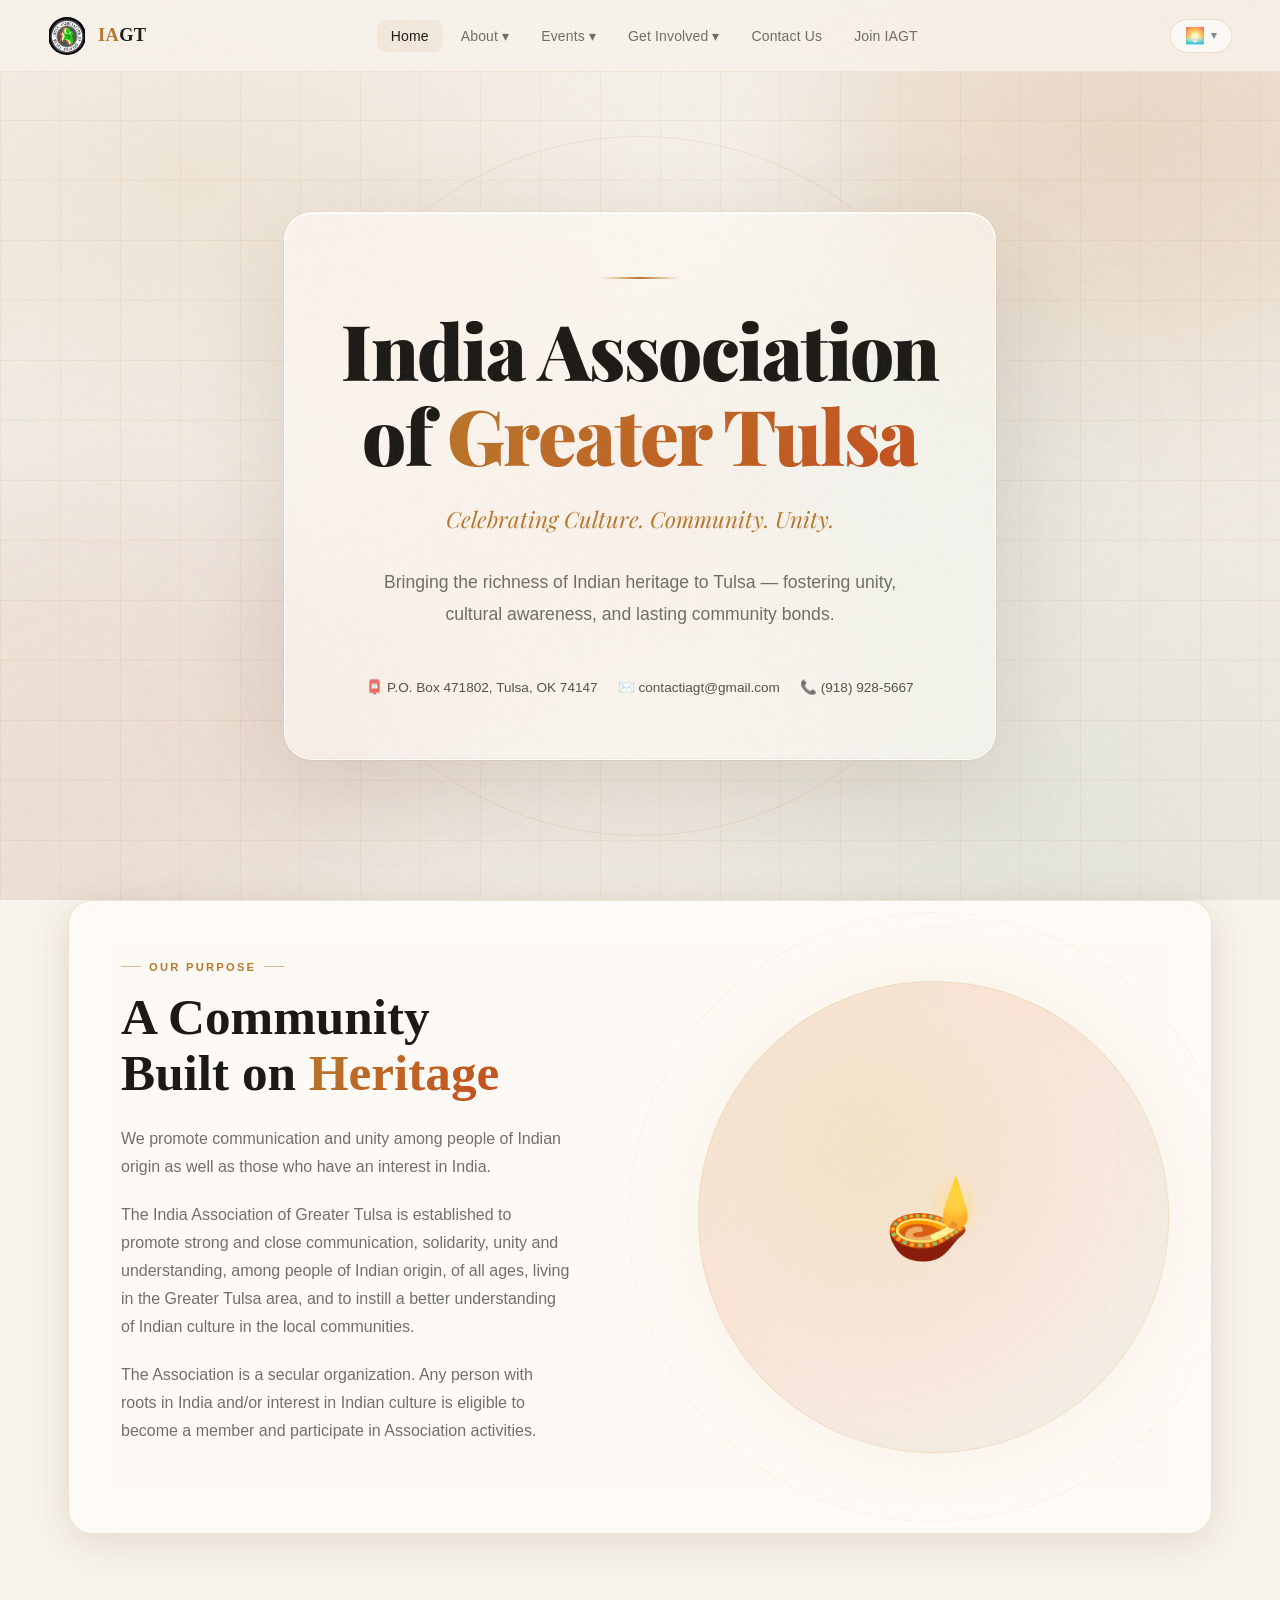
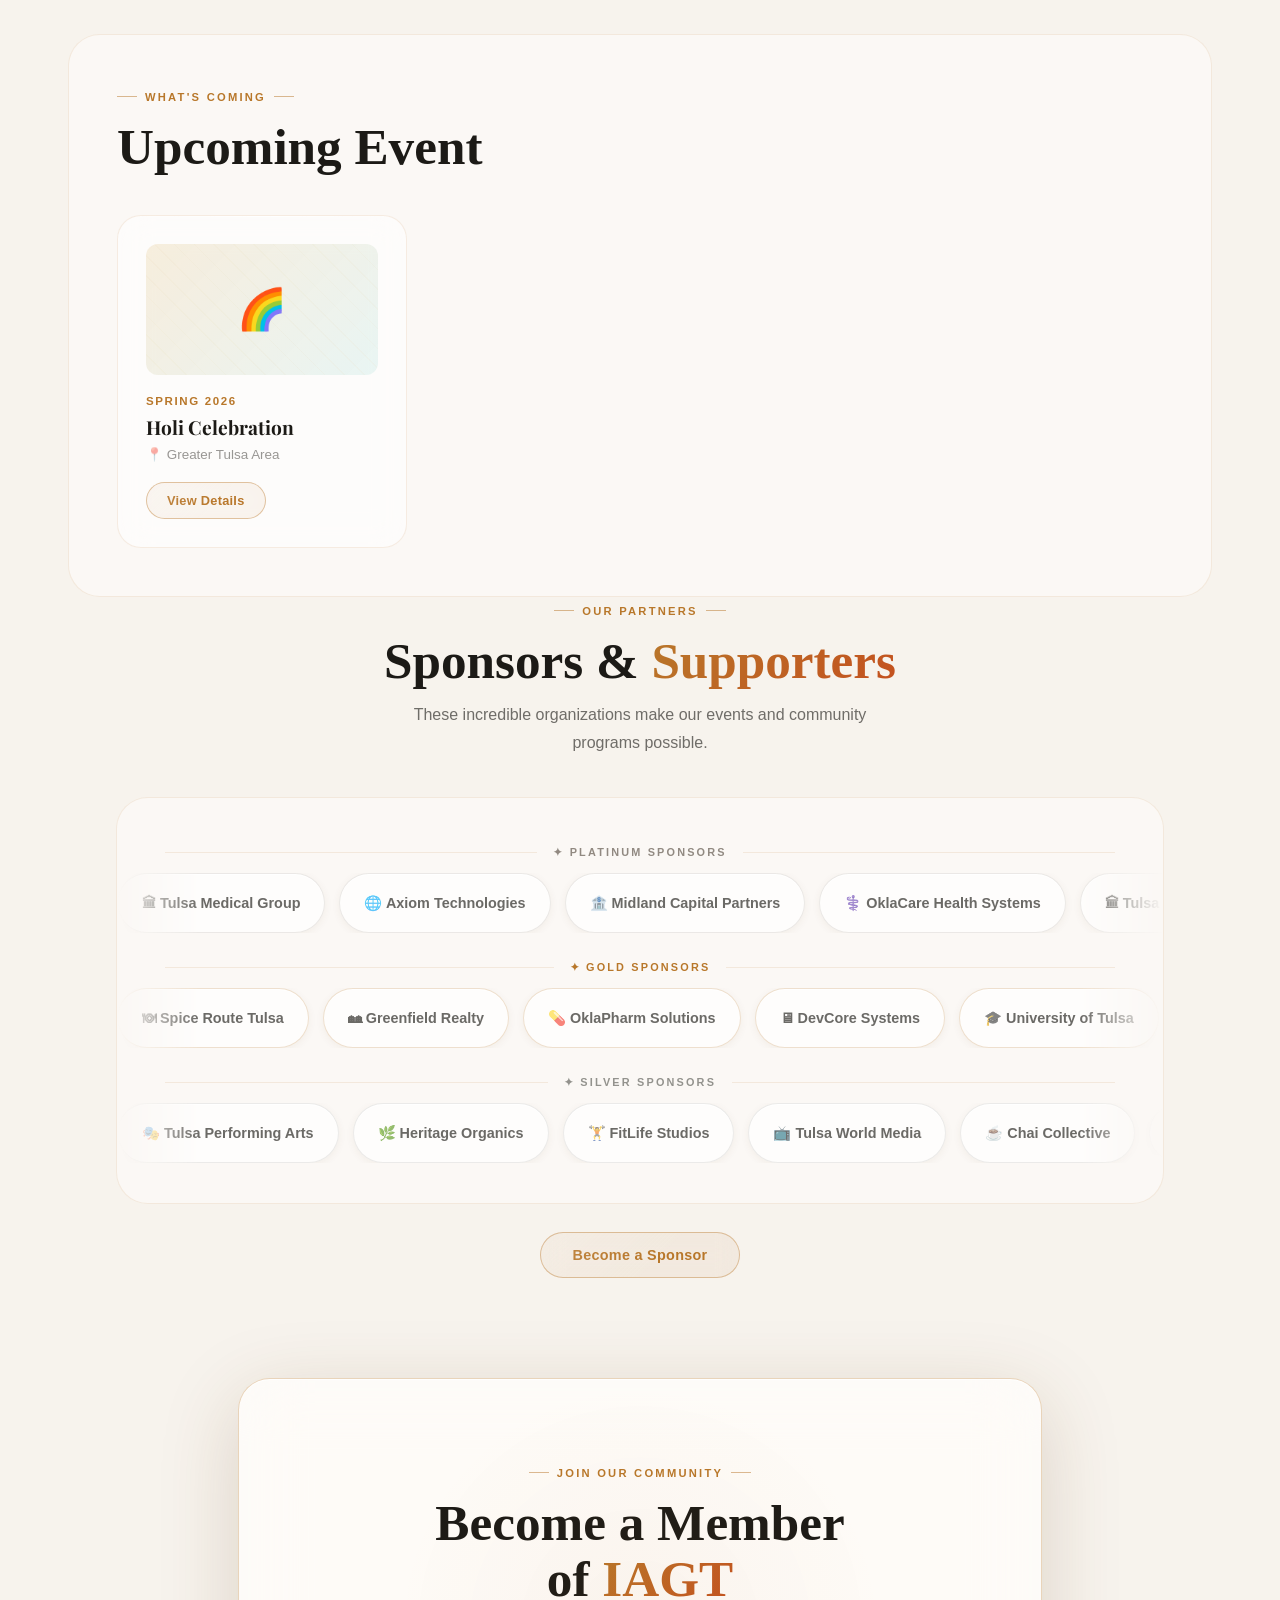
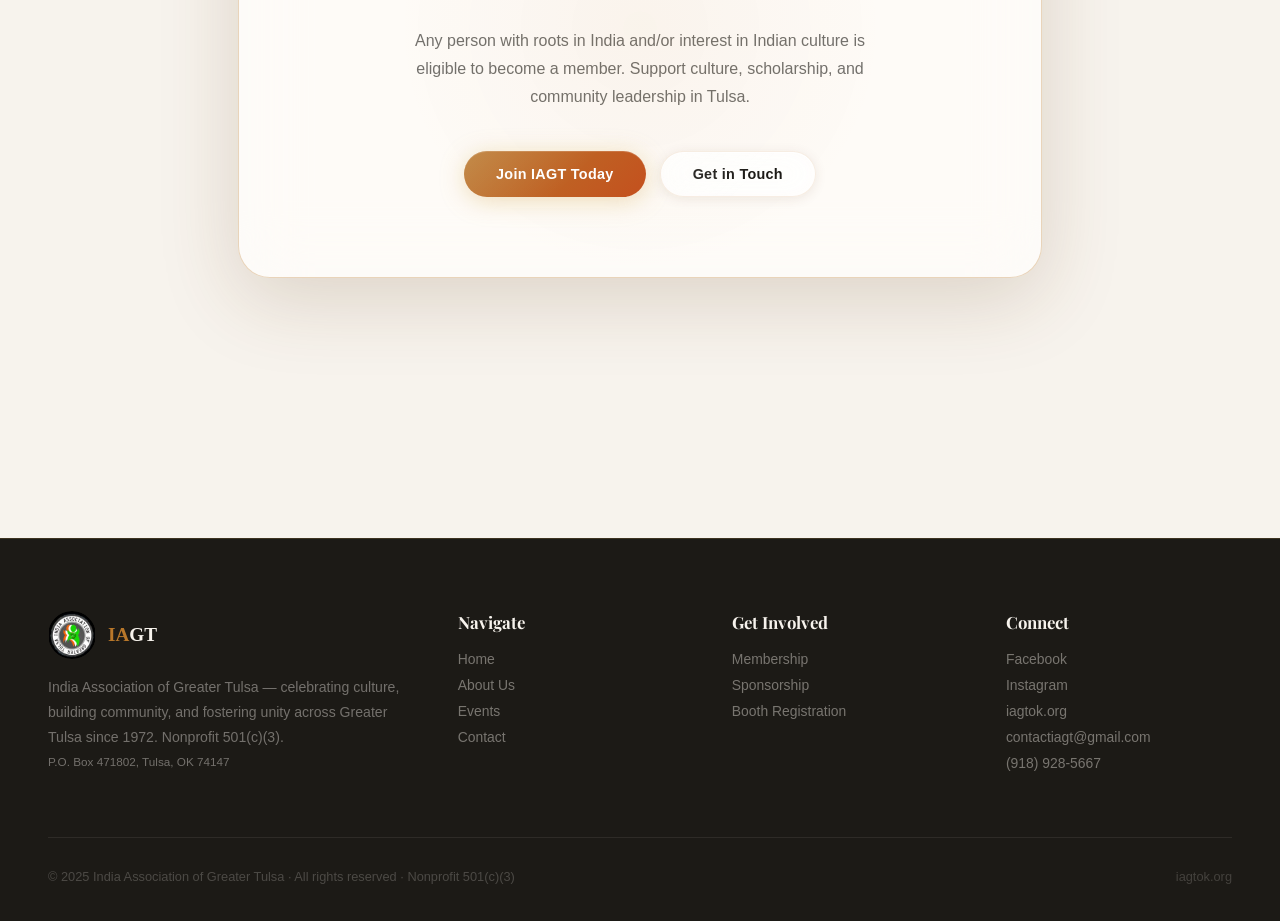
==== commit 10e09c91: "Update hero description in index.html Removed the mention of 'for over 50 years' from the descriptio" ====
--- a/index.html
+++ b/index.html
@@ -125,7 +125,7 @@
       <!-- </div> -->
       <h1 class="hero-title">India Association<br>of <span class="gold-text">Greater Tulsa</span></h1>
       <p class="hero-sub">Celebrating Culture. Community. Unity.</p>
-      <p class="hero-desc">Bringing the richness of Indian heritage to Tulsa — fostering unity, cultural awareness, and lasting community bonds for over 50 years.</p>
+      <p class="hero-desc">Bringing the richness of Indian heritage to Tulsa — fostering unity, cultural awareness, and lasting community bonds.</p>
       <div style="margin-top:28px;display:flex;flex-wrap:wrap;gap:20px;justify-content:center;font-size:0.85rem;opacity:0.75;">
         <span>📮 P.O. Box 471802, Tulsa, OK 74147</span>
         <span>✉️ contactiagt@gmail.com</span>
@@ -412,4 +412,4 @@
   });
 </script>
 </body>
-</html>+</html>
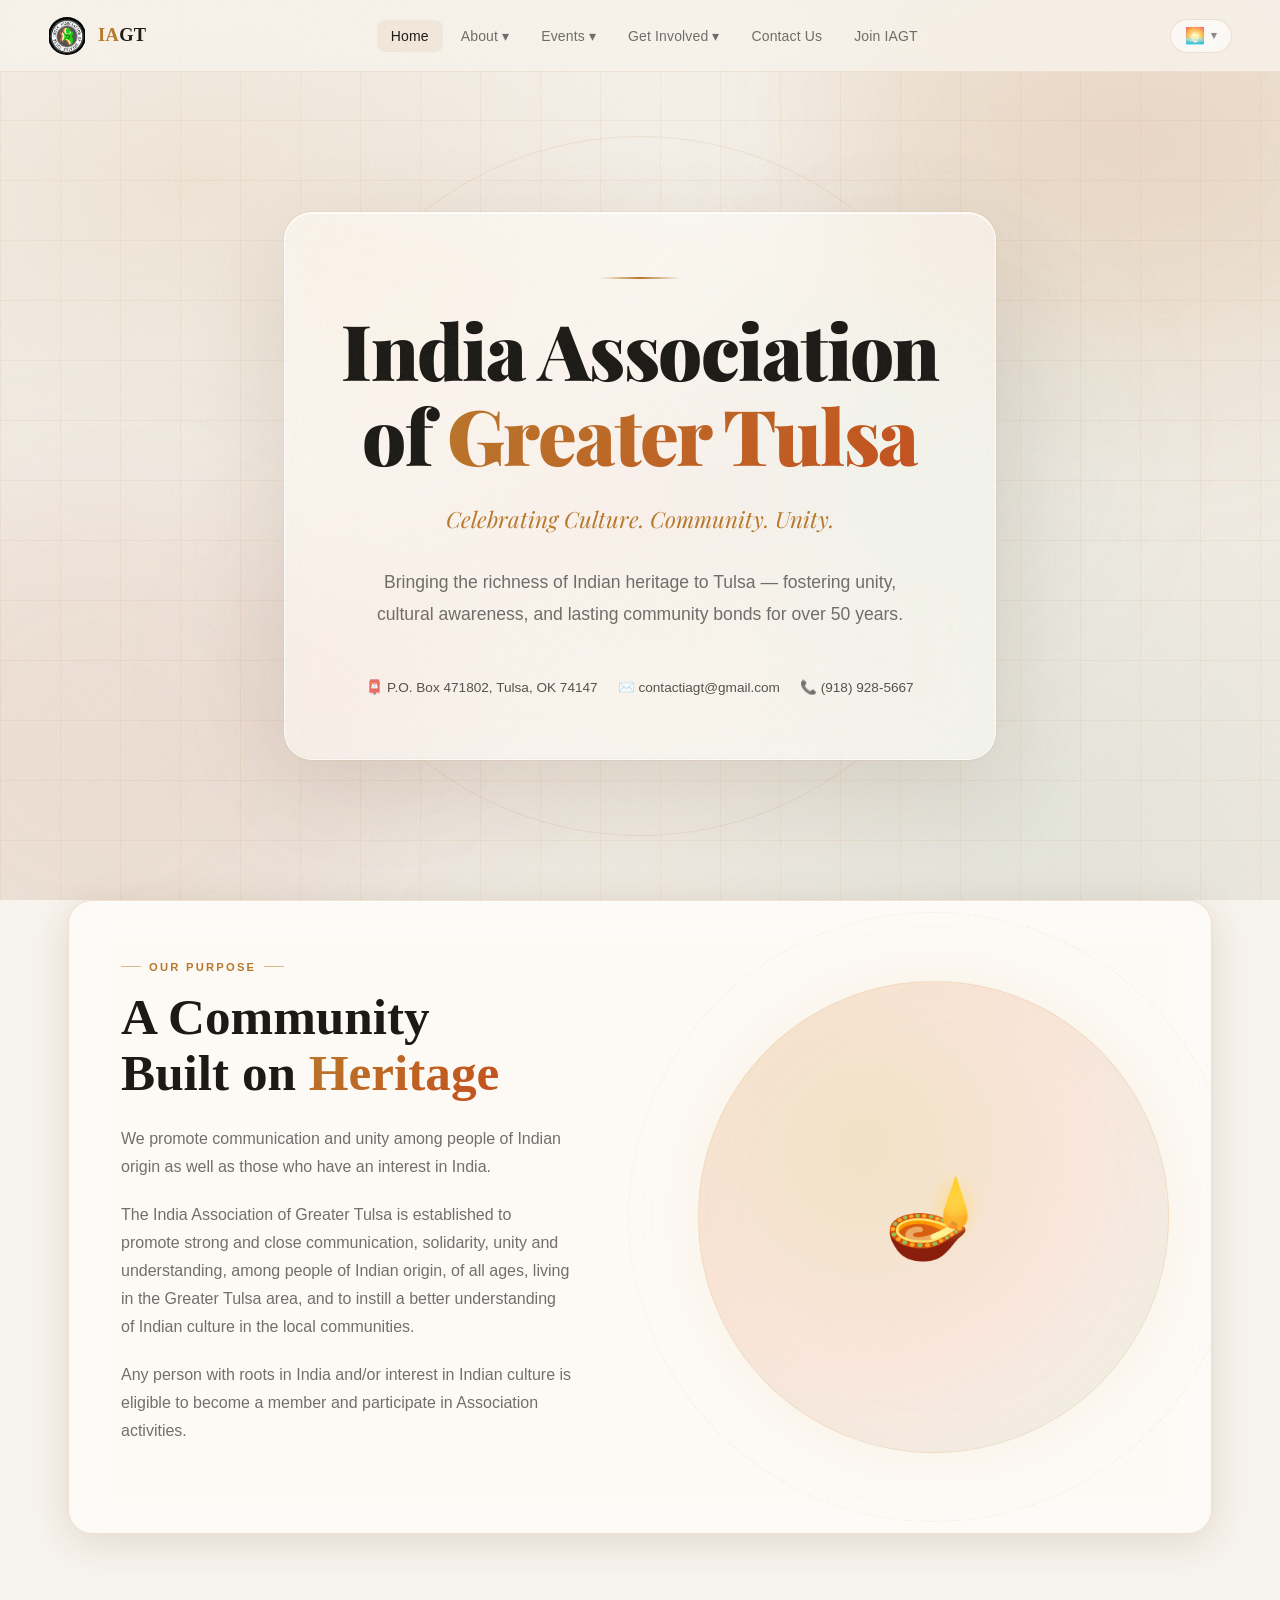
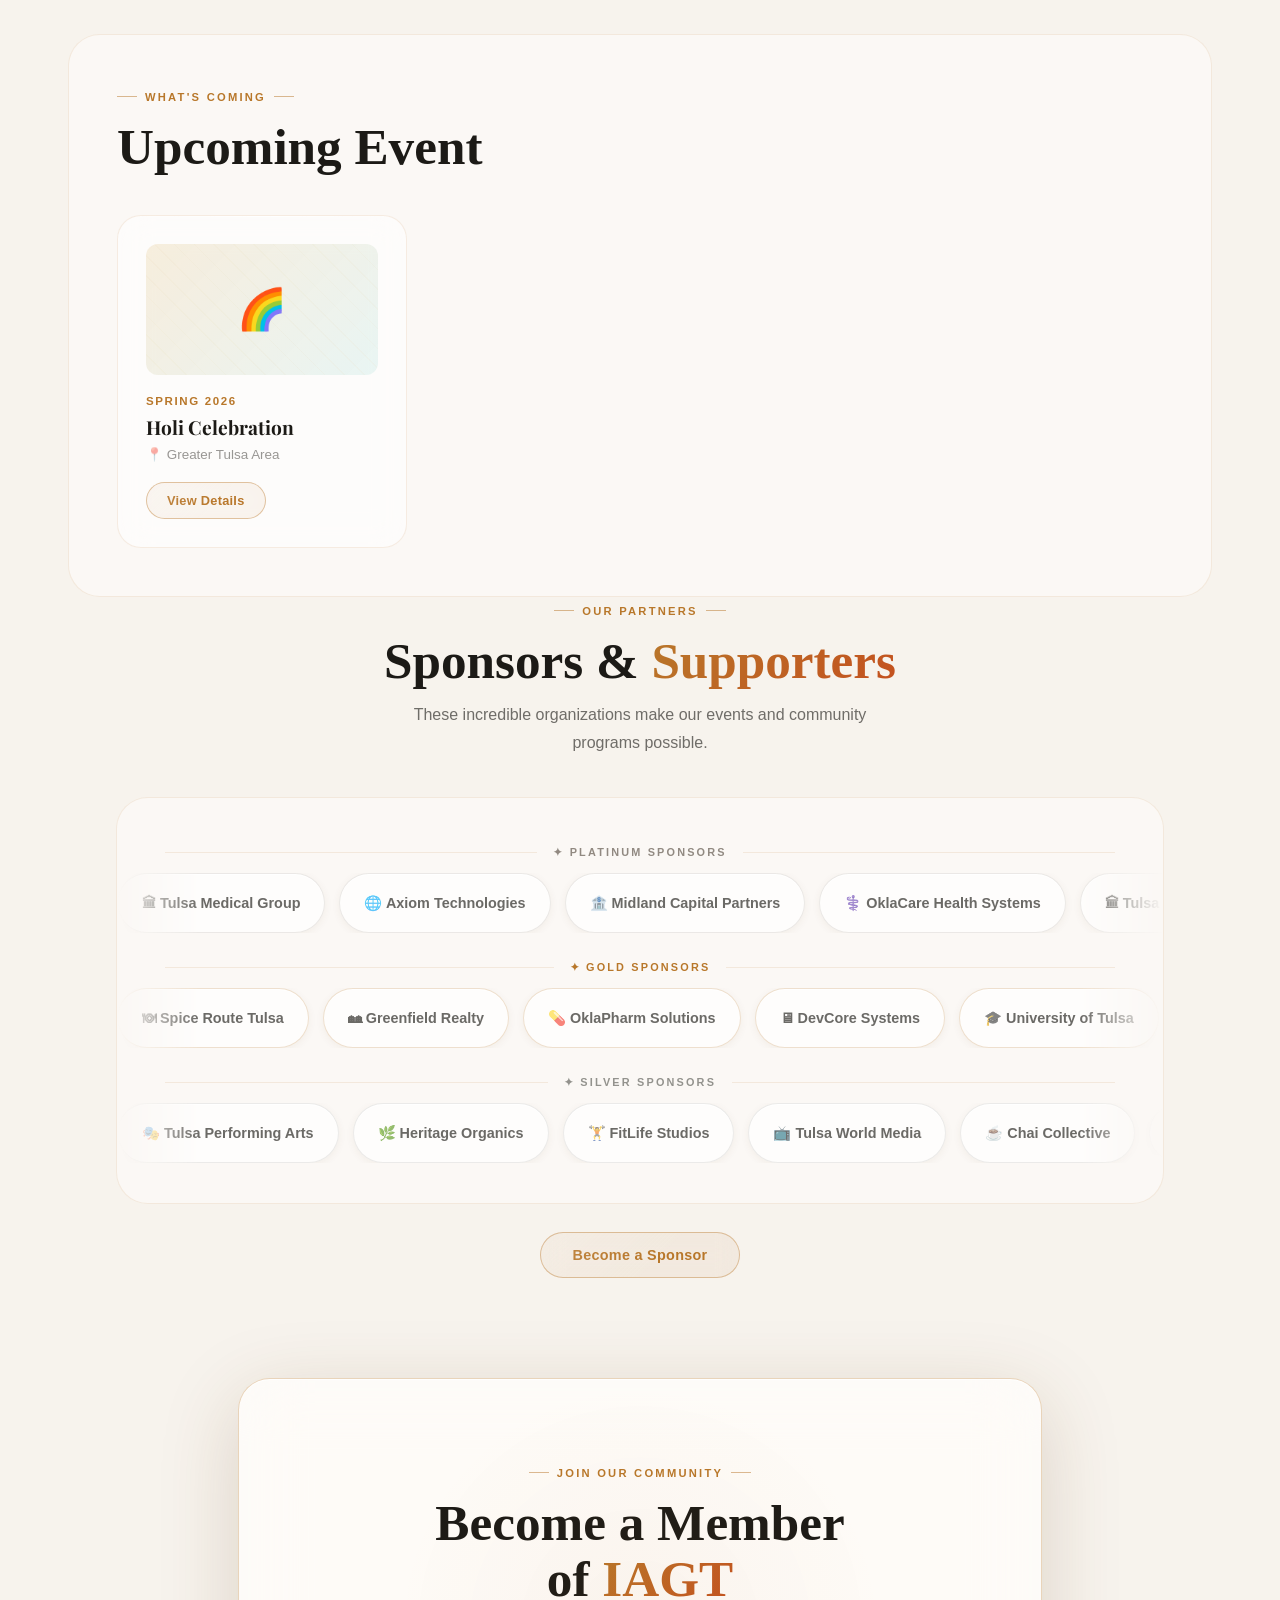
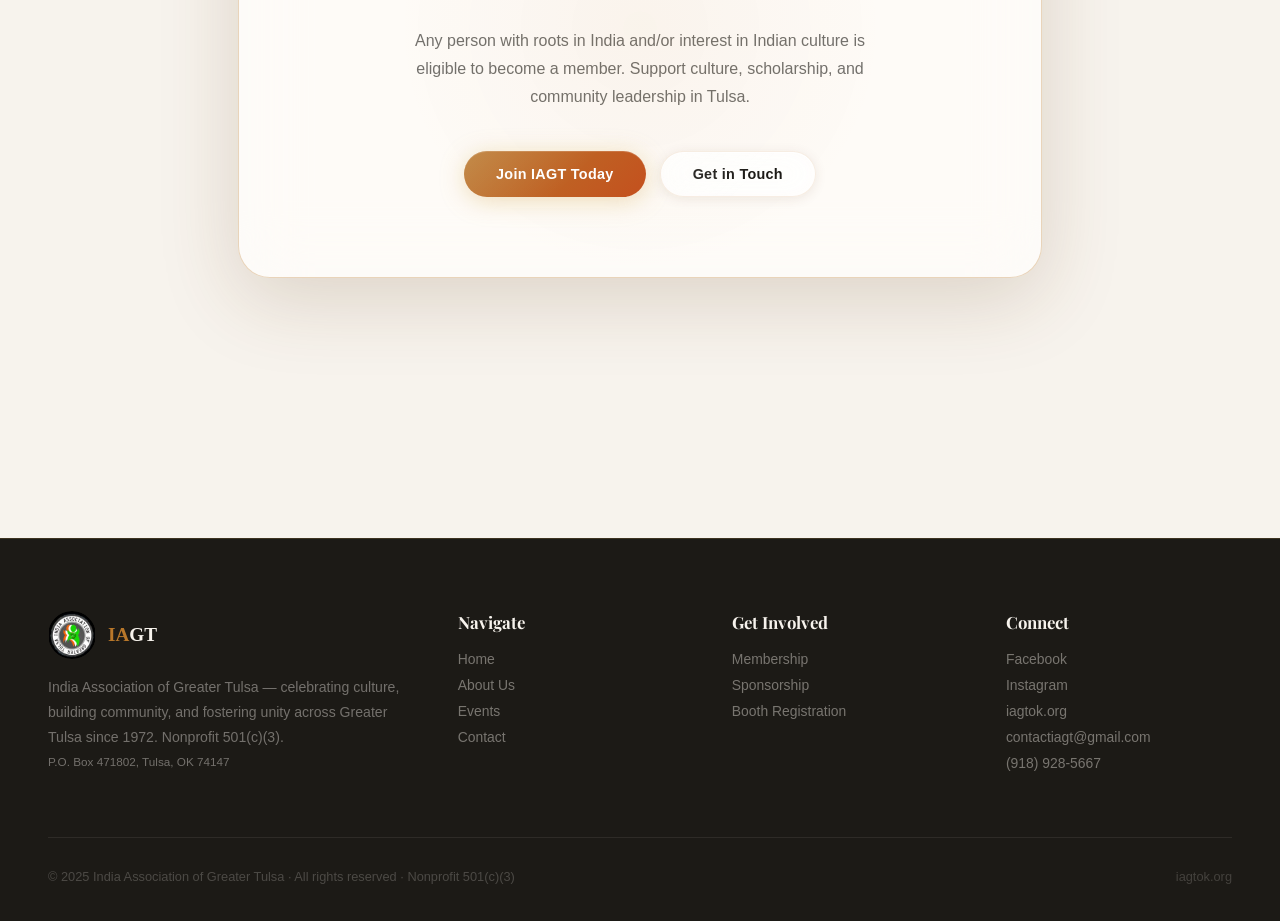
==== commit 84fb3961: "Remove redundant sentence about organization eligibility" ====
--- a/index.html
+++ b/index.html
@@ -125,7 +125,7 @@
       <!-- </div> -->
       <h1 class="hero-title">India Association<br>of <span class="gold-text">Greater Tulsa</span></h1>
       <p class="hero-sub">Celebrating Culture. Community. Unity.</p>
-      <p class="hero-desc">Bringing the richness of Indian heritage to Tulsa — fostering unity, cultural awareness, and lasting community bonds.</p>
+      <p class="hero-desc">Bringing the richness of Indian heritage to Tulsa — fostering unity, cultural awareness, and lasting community bonds for over 50 years.</p>
       <div style="margin-top:28px;display:flex;flex-wrap:wrap;gap:20px;justify-content:center;font-size:0.85rem;opacity:0.75;">
         <span>📮 P.O. Box 471802, Tulsa, OK 74147</span>
         <span>✉️ contactiagt@gmail.com</span>
@@ -142,7 +142,7 @@
         <h2 style="margin-bottom:24px;">A Community<br>Built on <span class="gold-text">Heritage</span></h2>
         <p style="margin-bottom:20px;">We promote communication and unity among people of Indian origin as well as those who have an interest in India.</p>
         <p style="margin-bottom:20px;">The India Association of Greater Tulsa is established to promote strong and close communication, solidarity, unity and understanding, among people of Indian origin, of all ages, living in the Greater Tulsa area, and to instill a better understanding of Indian culture in the local communities.</p>
-        <p style="margin-bottom:36px;">The Association is a secular organization. Any person with roots in India and/or interest in Indian culture is eligible to become a member and participate in Association activities.</p>
+        <p style="margin-bottom:36px;">Any person with roots in India and/or interest in Indian culture is eligible to become a member and participate in Association activities.</p>
       </div>
       <div class="mission-visual">
         <div class="mission-orb-ring"></div>
